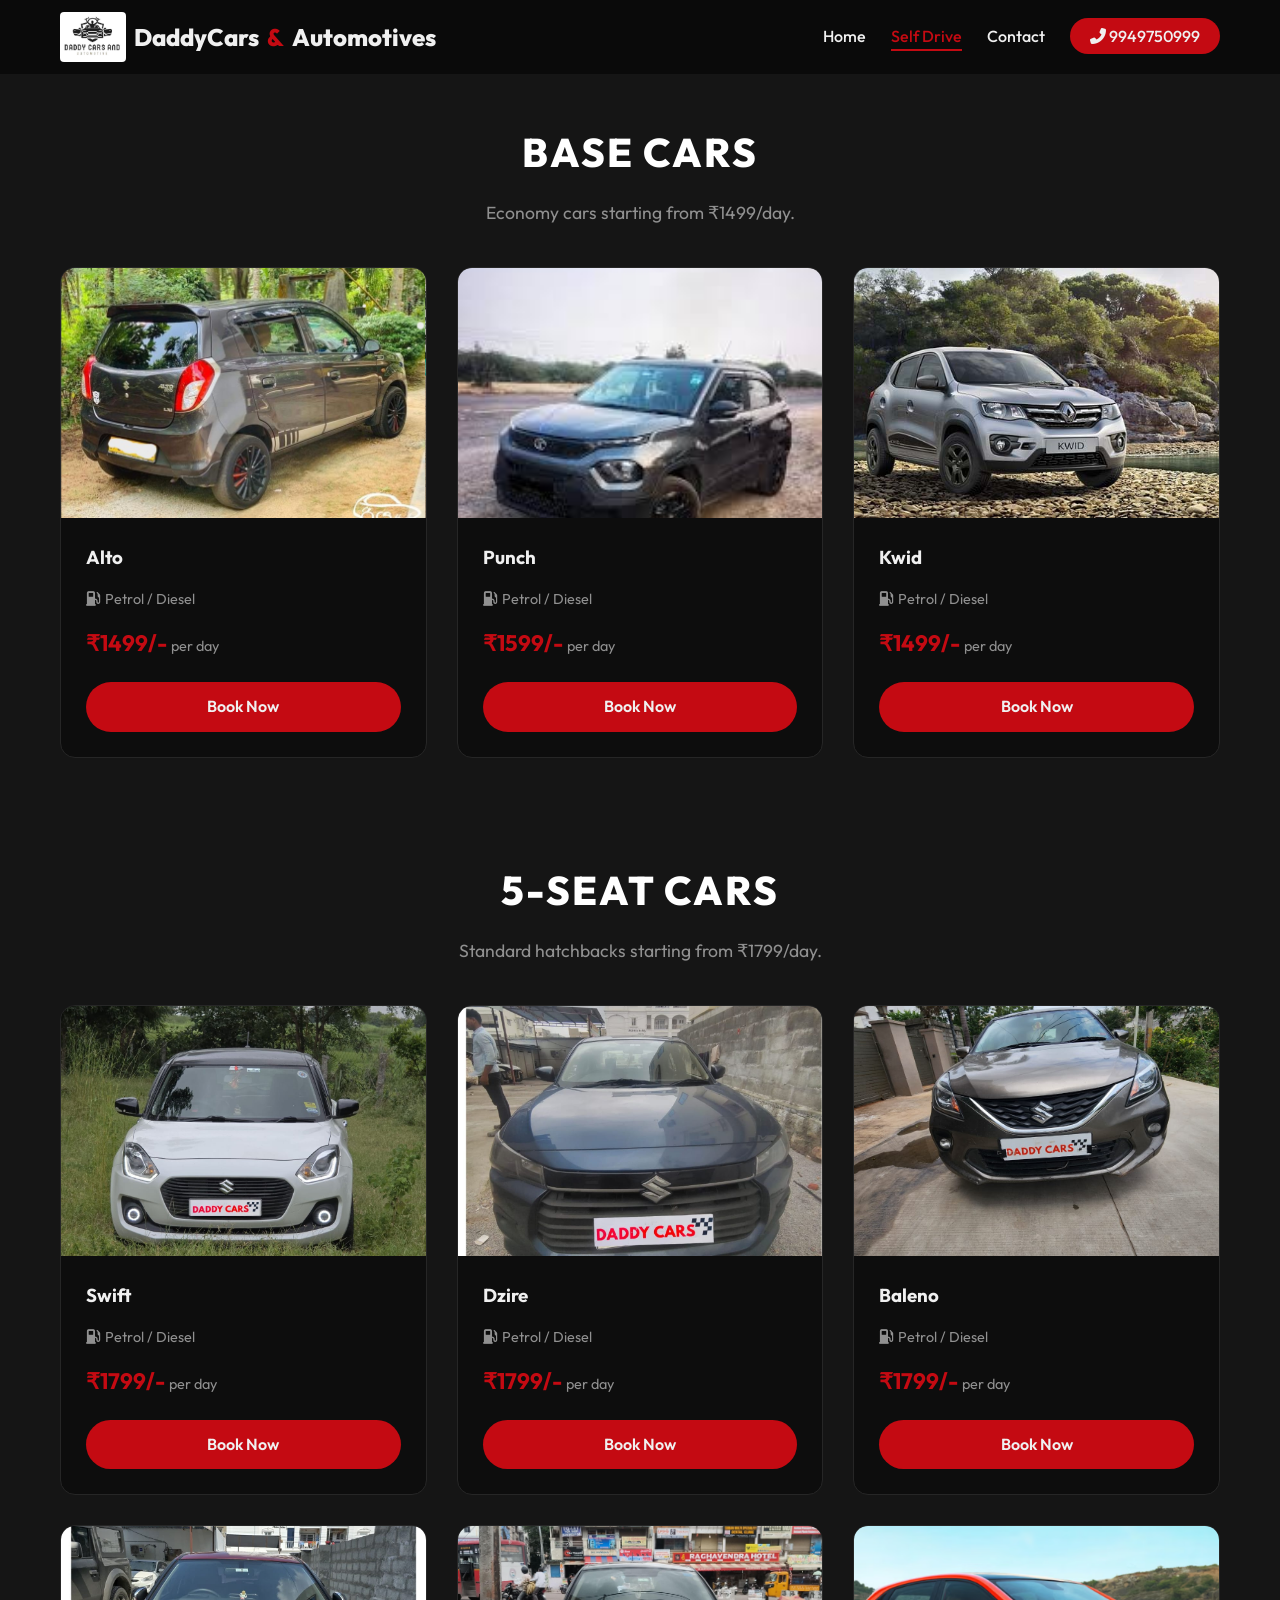
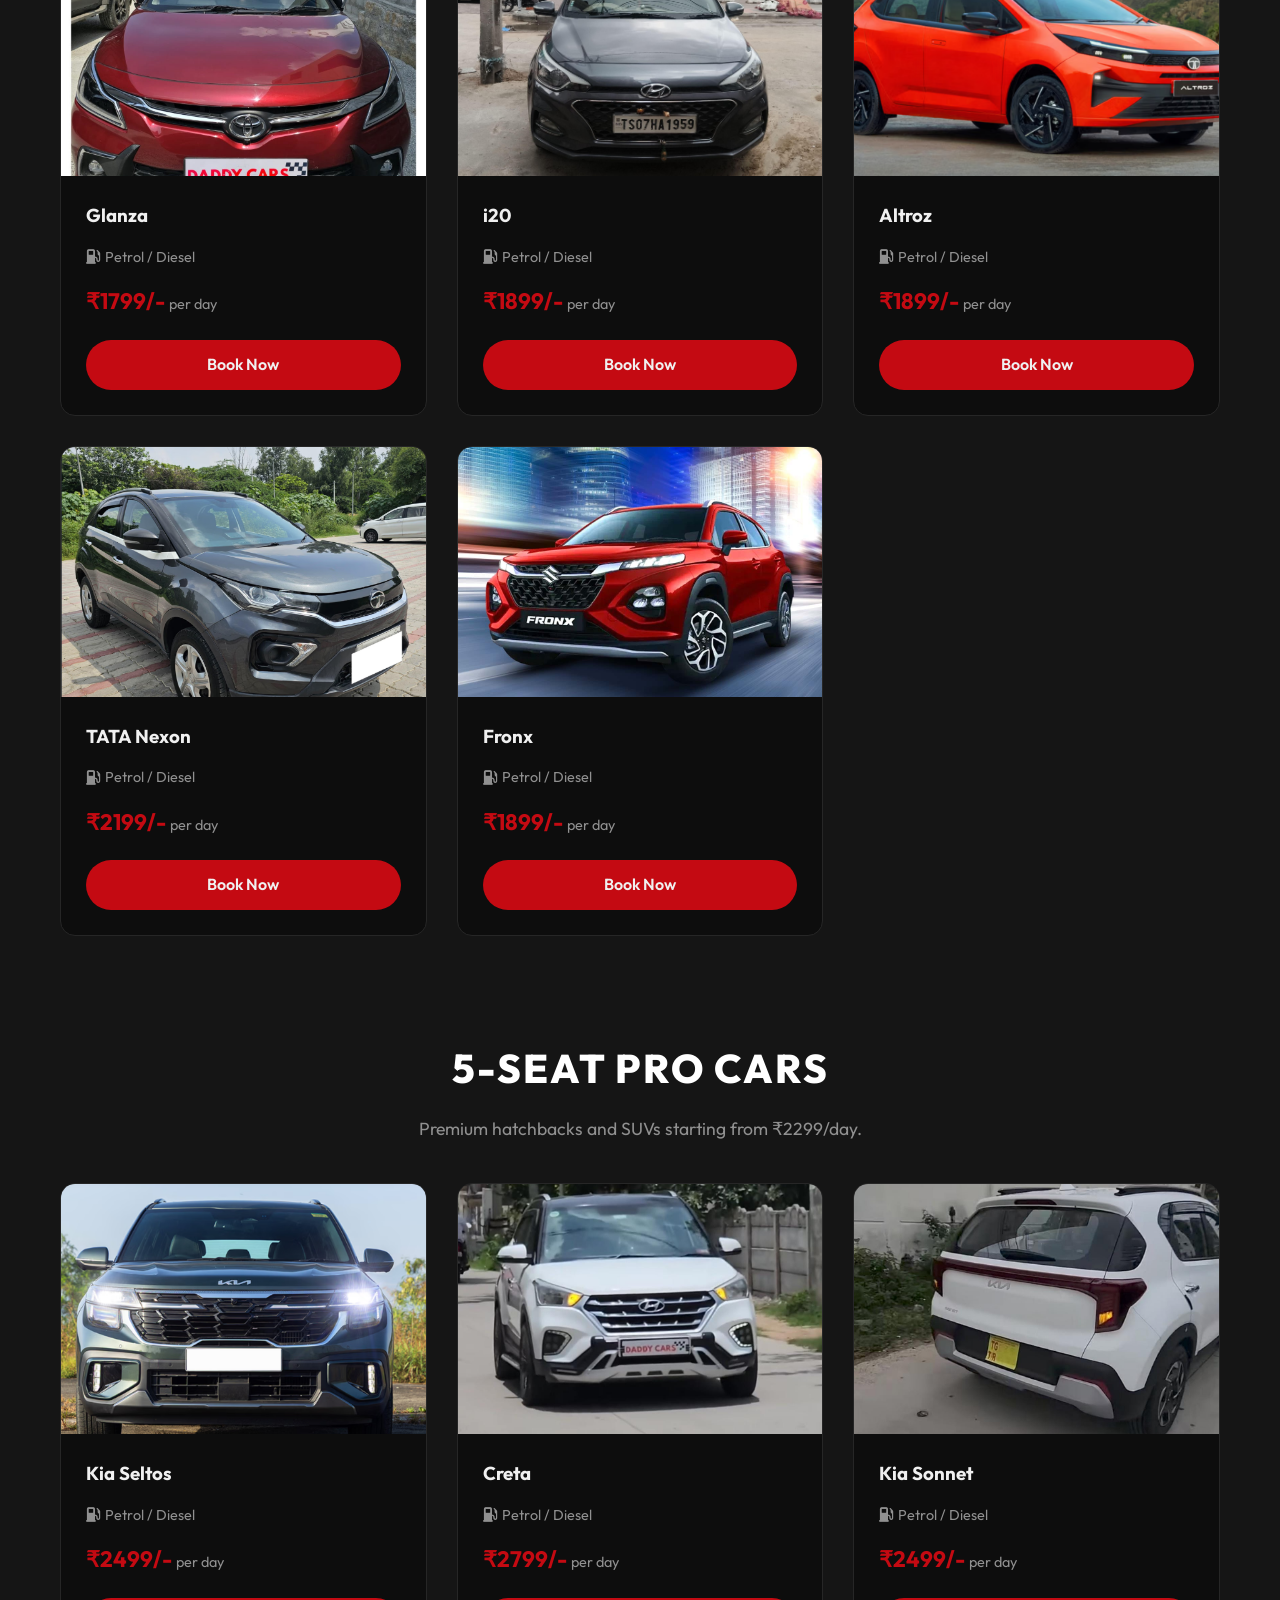
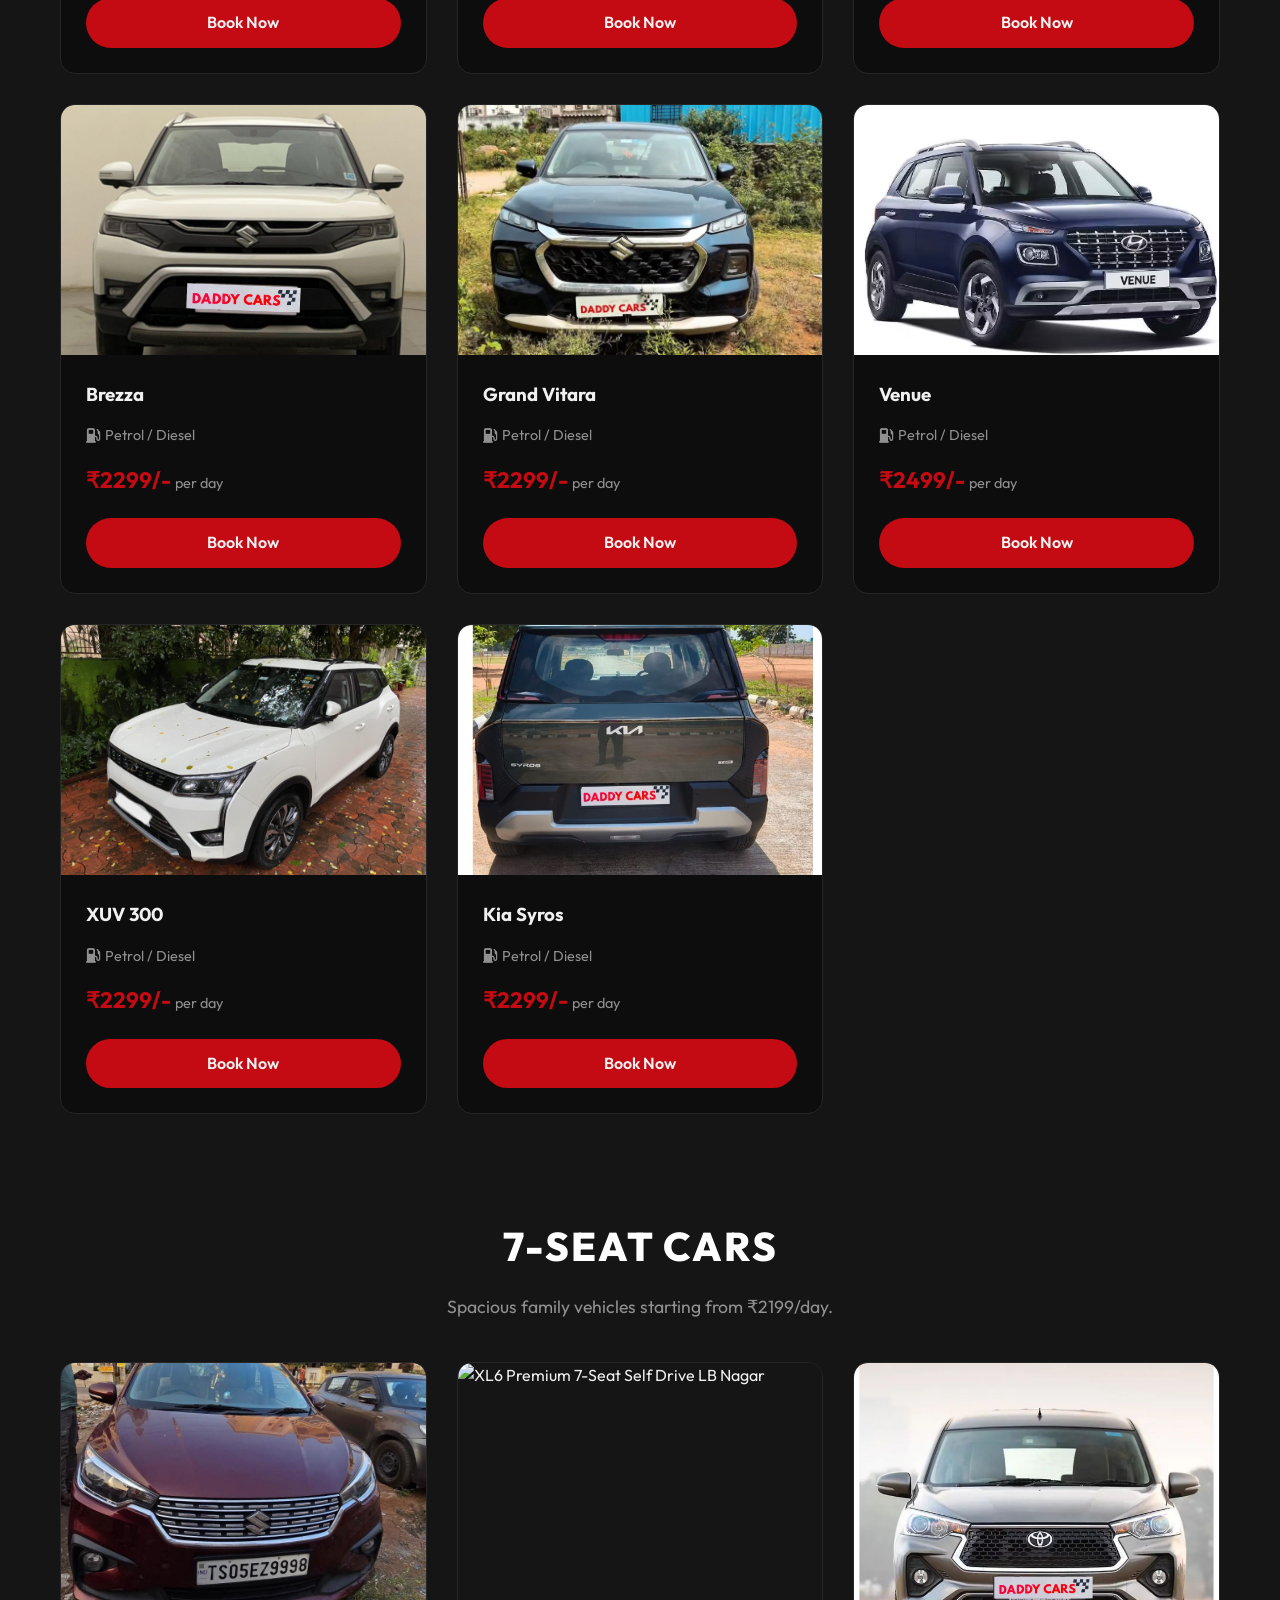
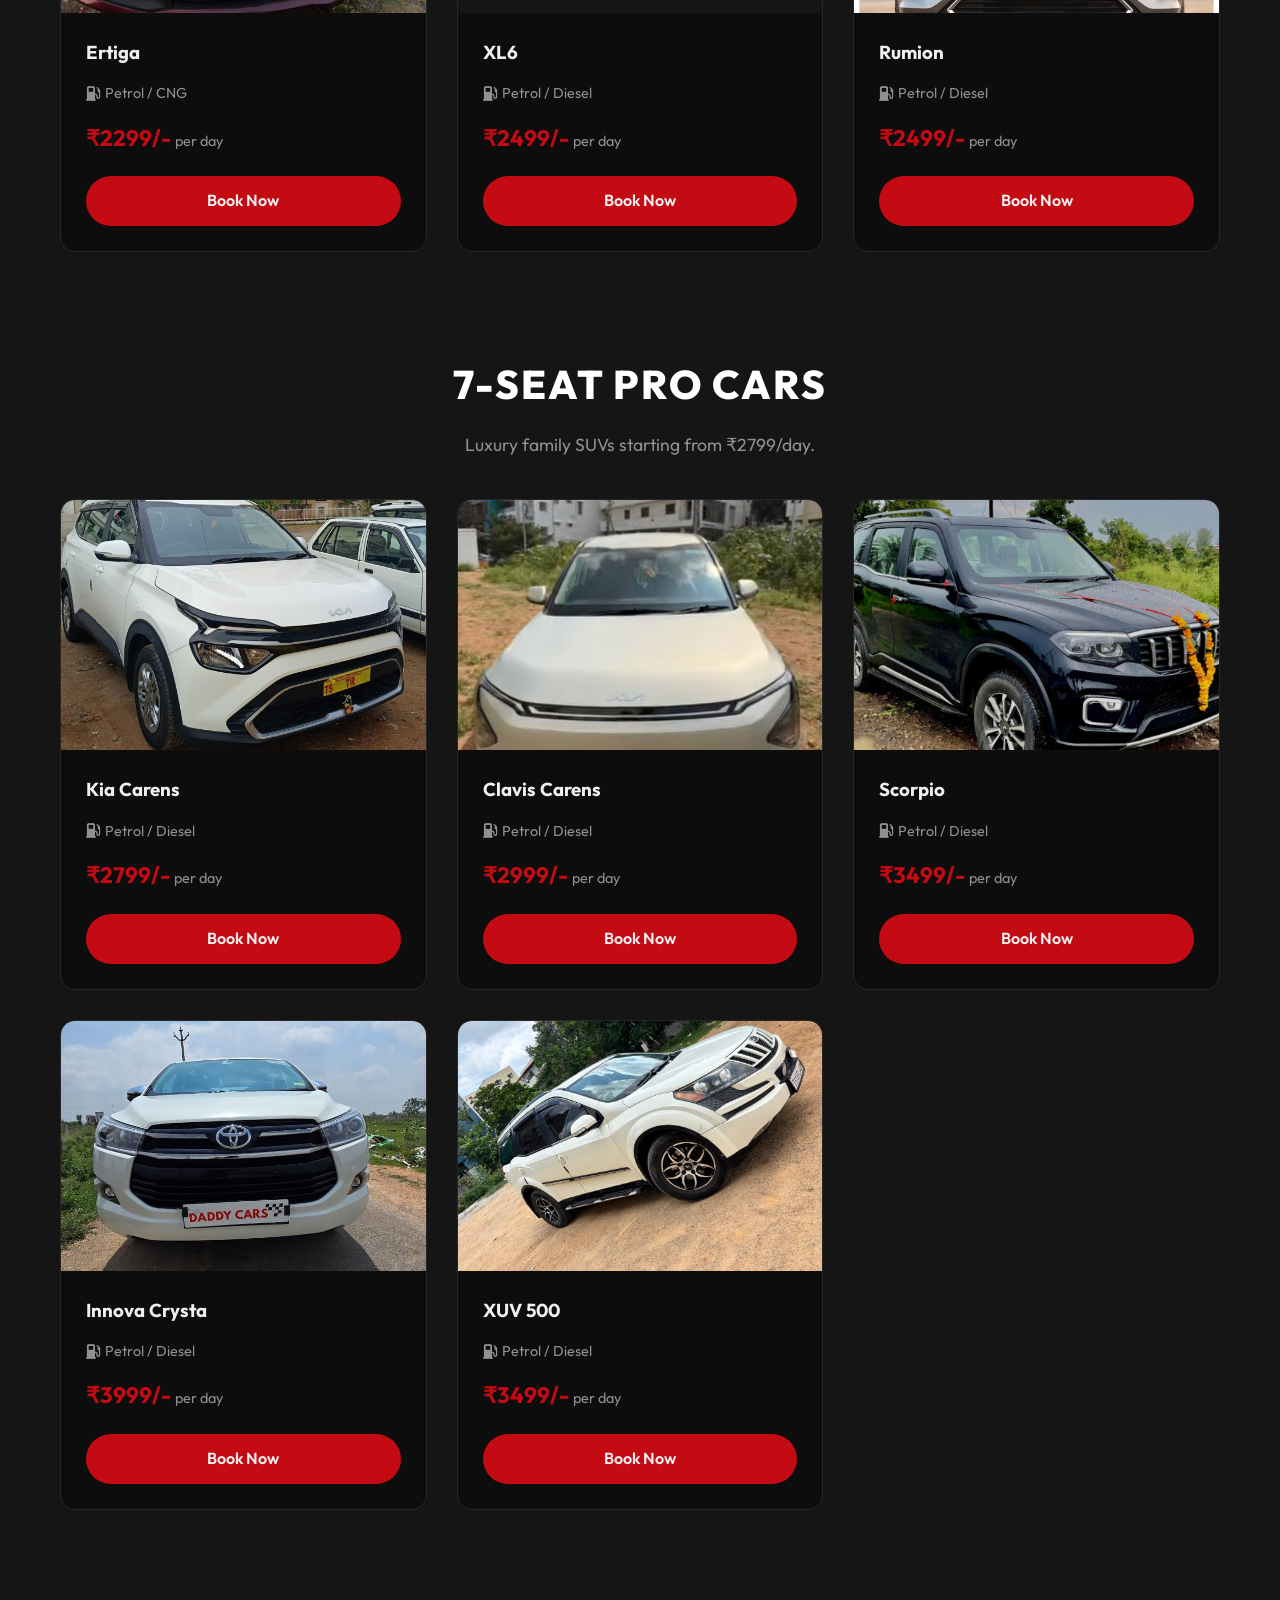
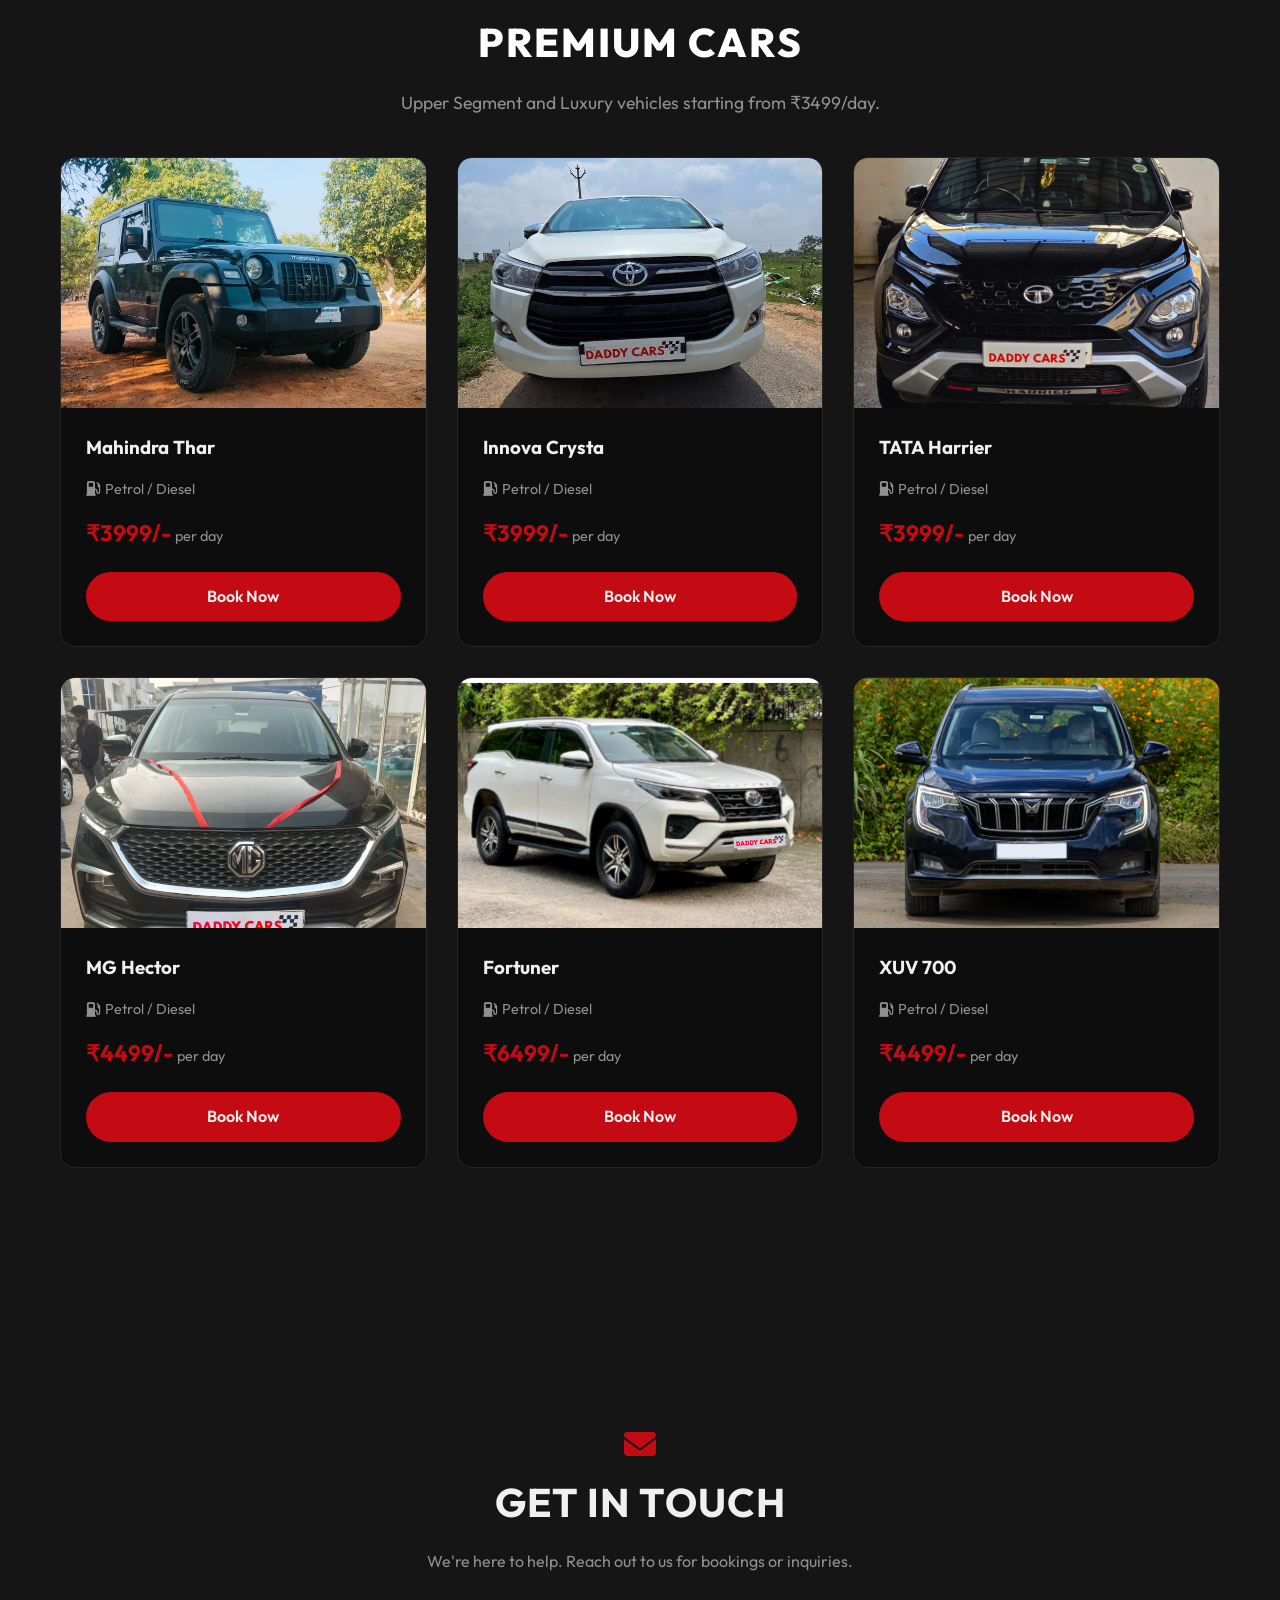
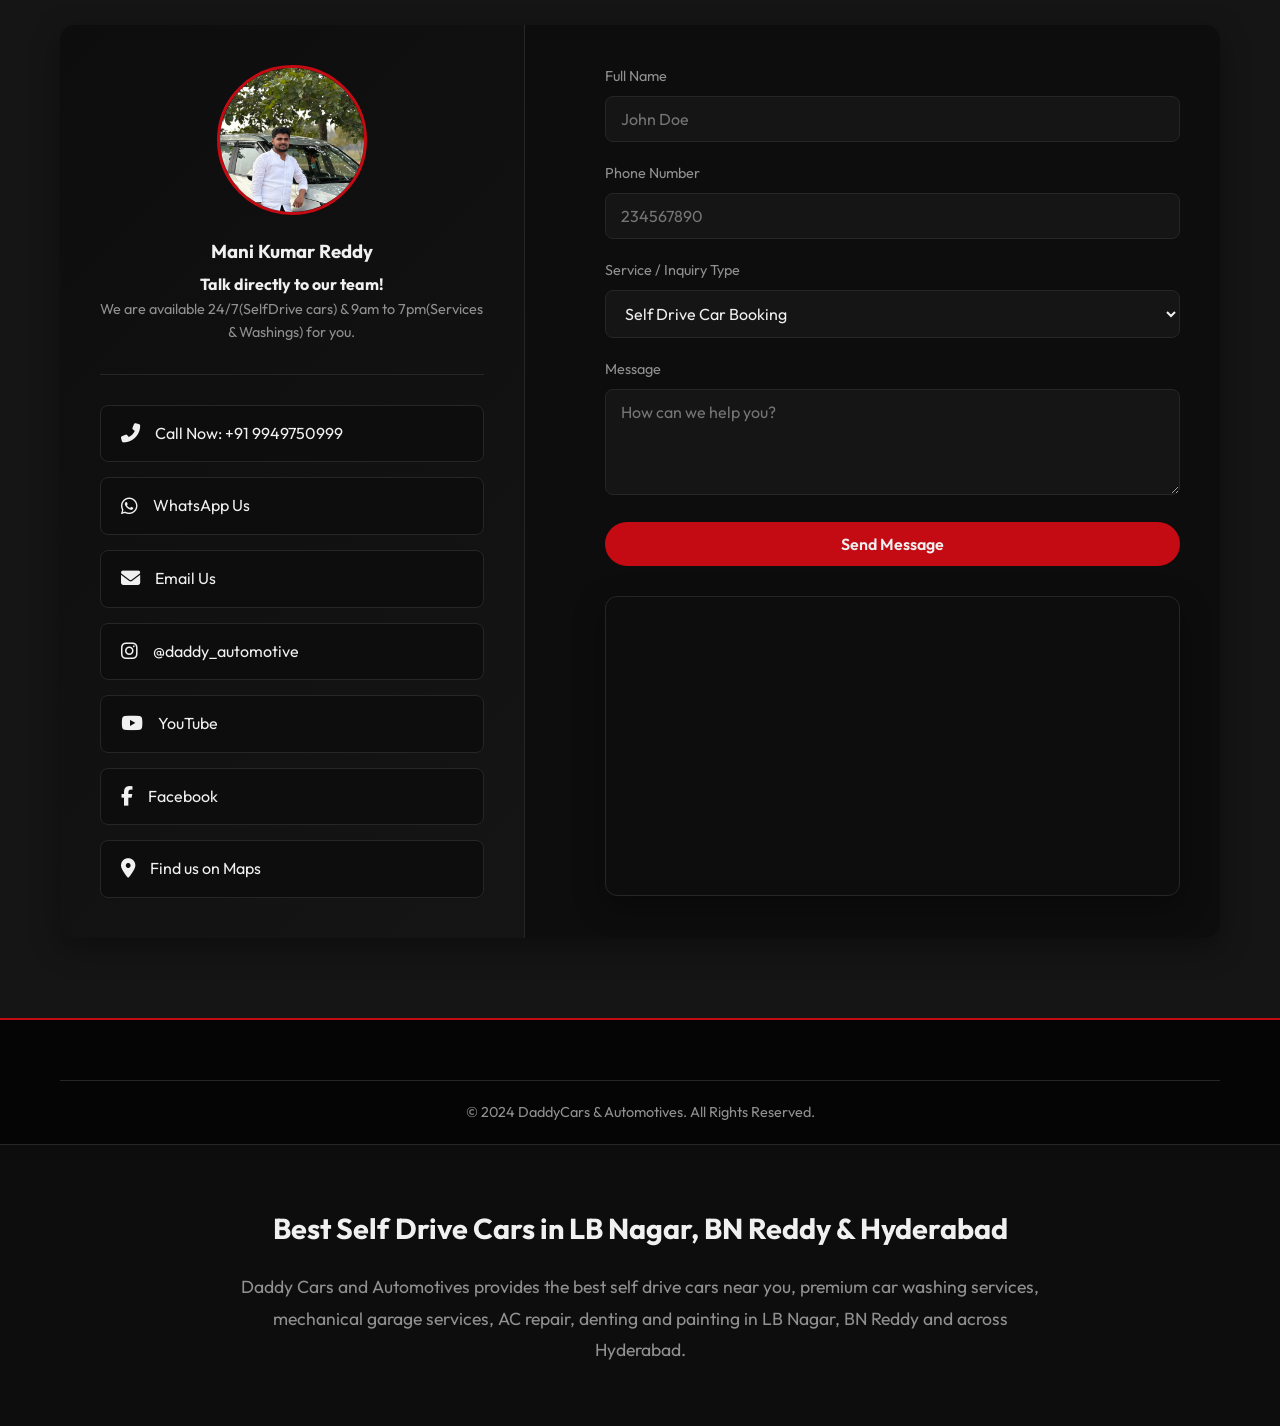
==== self-drive-details.html @ 2a90ffed "Initial commit" ====
<!DOCTYPE html>
<html lang="en">

<head>
    <meta charset="UTF-8">
    <meta name="viewport" content="width=device-width, initial-scale=1.0">
    <link rel="icon" href="logos/main.jpeg" type="image/jpeg">
    <title>Our Self Drive Fleet | DaddyCars & Automotives | Self Drive Cars in LB Nagar</title>
    <meta name="description"
        content="Premium self drive cars near you in LB Nagar and BN Reddy. Daddy Cars and Automotives offers a wide fleet of hatchbacks, SUVs, and luxury cars for self-drive.">
    <meta name="keywords"
        content="Self Drive Cars near me, daddy cars, daddycars, daddy self drive cars, daddy selfdrive cars, daddy cars and automotives, Self Drive Cars in LB Nagar, self drive cars in BN Reddy, Daddy Cars Hyderabad">

    <!-- Canonical URL -->
    <link rel="canonical" href="https://daddycars.in/self-drive-details.html">

    <!-- Open Graph (for Google / social preview) -->
    <meta property="og:title" content="Our Self Drive Fleet | DaddyCars & Automotives">
    <meta property="og:description" content="Premium self drive cars near you in LB Nagar and BN Reddy.">
    <meta property="og:url" content="https://daddycars.in/self-drive-details.html">
    <meta property="og:type" content="website">

    <link rel="stylesheet" href="style.css">
    <!-- FontAwesome for Icons -->
    <link href="https://cdnjs.cloudflare.com/ajax/libs/font-awesome/6.4.0/css/all.min.css" rel="stylesheet">
    <!-- Google Fonts: Outfit -->
    <link href="https://fonts.googleapis.com/css2?family=Outfit:wght@300;400;500;600;700;800&display=swap"
        rel="stylesheet">
    <style>
        .details-header {
            padding: 140px 0 50px;
            text-align: center;
            background: var(--darker-bg);
            border-bottom: 2px solid var(--border-color);
        }

        .category-car-card {
            background: var(--darker-bg);
            border-radius: 15px;
            overflow: hidden;
            border: 1px solid var(--border-color);
            transition: var(--transition);
        }

        .category-car-card:hover {
            transform: translateY(-5px);
            border-color: var(--primary-color);
            box-shadow: 0 10px 20px rgba(0, 0, 0, 0.5);
        }

        .car-detail-img {
            width: 100%;
            height: 250px;
            object-fit: cover;
        }

        .car-detail-content {
            padding: 25px;
        }

        .car-specs {
            display: flex;
            gap: 15px;
            margin: 15px 0;
            color: var(--text-gray);
            font-size: 0.9rem;
        }

        .car-specs span {
            display: flex;
            align-items: center;
            gap: 5px;
        }

        .price-tag {
            font-size: 1.4rem;
            font-weight: 700;
            color: var(--primary-color);
            margin-bottom: 20px;
            display: block;
        }

        .category-section {
            margin-bottom: 100px;
            scroll-margin-top: 100px;
            /* Space for the sticky navbar */
        }

        .category-section h2 {
            font-size: 2.5rem;
            margin-bottom: 15px;
            color: #ffffff;
            text-transform: uppercase;
            letter-spacing: 2px;
            text-align: center;
            font-weight: 800;
        }

        .category-section p {
            color: var(--text-gray);
            margin-bottom: 40px;
            font-size: 1.1rem;
            text-align: center;
            max-width: 700px;
            margin-left: auto;
            margin-right: auto;
        }

        .loading-container {
            text-align: center;
            padding: 100px 0;
        }

        @media (max-width: 768px) {
            .grid.cards-container {
                grid-template-columns: repeat(2, 1fr);
                gap: 15px;
            }

            .car-slider-container {
                height: 150px;
                /* Smaller height for mobile 2-col cards */
            }

            .car-detail-content {
                padding: 15px;
            }

            .car-detail-content h3 {
                font-size: 1rem;
            }

            .category-section h2 {
                font-size: 1.8rem;
            }

            .price-tag {
                font-size: 1.1rem;
            }
        }
    </style>
</head>

<body>
    <!-- Navbar -->
    <nav id="navbar" class="scrolled">
        <div class="nav-container">
            <a href="index.html#home" class="logo">
                <img src="logos/daddycars-logo-lb-nagar.jpeg" alt="Daddy Cars and Automotives - Self Drive Cars in LB Nagar Hyderabad"> DaddyCars<span class="highlight">&</span>Automotives
            </a>
            <div class="hamburger" id="hamburger">
                <div class="bar"></div>
                <div class="bar"></div>
                <div class="bar"></div>
            </div>
            <ul class="nav-menu" id="nav-menu">
                <li><a href="index.html#home" class="nav-link">Home</a></li>
                <li><a href="#self-drive" class="nav-link active">Self Drive</a></li>
                <li><a href="#contact" class="nav-link">Contact</a></li>
                <li><a href="tel:+919949750999" class="nav-link btn-contact"><i class="fas fa-phone-alt"></i>
                        9949750999</a></li>
            </ul>
        </div>
    </nav>

    <!-- Page Header Removed as requested -->

    <main id="self-drive" class="section" style="padding-top: 120px;">
        <div class="container">
            <!-- Section 1: Base Cars -->
            <div id="category-base" class="category-section">
                <h2>Base Cars</h2>
                <p>Economy cars starting from ₹1499/day.</p>
                <div class="grid cards-container">
                    <div class="category-car-card">
                        <div class="car-slider-container">
                            <div class="car-slider">
                                <img src="selfdrive/final_cars_images/cars_images/Base Cars/Alto/alto-self-drive-lb-nagar-1.jpg"
                                    alt="Self Drive Cars in LB Nagar - Alto">
                                <img src="selfdrive/final_cars_images/cars_images/Base Cars/Alto/alto-self-drive-lb-nagar-2.jpg"
                                    alt="Alto Self Drive Car rental Hyderabad">
                            </div>
                        </div>
                        <div class="car-detail-content">
                            <h3>Alto</h3>
                            <div class="car-specs"><span><i class="fas fa-gas-pump"></i> Petrol / Diesel</span></div>
                            <span class="price-tag">₹1499/- <span
                                    style="font-size: 0.9rem; color: var(--text-gray); font-weight: 400;">per
                                    day</span></span>
                            <a href="#contact" class="btn btn-primary w-100">Book<span class="mobile-hide">
                                    Now</span></a>
                        </div>
                    </div>
                    <div class="category-car-card">
                        <div class="car-slider-container">
                            <div class="car-slider">
                                <img src="selfdrive/final_cars_images/cars_images/Base Cars/Punch/punch-self-drive-cars-hyderabad-1.jpg"
                                    alt="Self Drive Cars in LB Nagar - TATA Punch">
                                <img src="selfdrive/final_cars_images/cars_images/Base Cars/Punch/punch-self-drive-cars-hyderabad-2.jpg"
                                    alt="TATA Punch Car rental Hyderabad">
                                <img src="selfdrive/final_cars_images/cars_images/Base Cars/Punch/punch-self-drive-cars-hyderabad-3.jpg"
                                    alt="Punch Detail">
                            </div>
                        </div>
                        <div class="car-detail-content">
                            <h3>Punch</h3>
                            <div class="car-specs"><span><i class="fas fa-gas-pump"></i> Petrol / Diesel</span></div>
                            <span class="price-tag">₹1599/- <span
                                    style="font-size: 0.9rem; color: var(--text-gray); font-weight: 400;">per
                                    day</span></span>
                            <a href="#contact" class="btn btn-primary w-100">Book<span class="mobile-hide">
                                    Now</span></a>
                        </div>
                    </div>
                    <div class="category-car-card">
                        <div class="car-slider-container">
                            <div class="car-slider">
                                <img src="selfdrive/final_cars_images/cars_images/Base Cars/Kwid/kwid-car-rental-bn-reddy-1.jpg"
                                    alt="self drive cars in BN Reddy - Kwid">
                                <img src="selfdrive/final_cars_images/cars_images/Base Cars/Kwid/kwid-car-rental-bn-reddy-2.jpg"
                                    alt="Kwid Car rental in Hyderabad">
                            </div>
                        </div>
                        <div class="car-detail-content">
                            <h3>Kwid</h3>
                            <div class="car-specs"><span><i class="fas fa-gas-pump"></i> Petrol / Diesel</span></div>
                            <span class="price-tag">₹1499/- <span
                                    style="font-size: 0.9rem; color: var(--text-gray); font-weight: 400;">per
                                    day</span></span>
                            <a href="#contact" class="btn btn-primary w-100">Book<span class="mobile-hide">
                                    Now</span></a>
                        </div>
                    </div>
                </div>
            </div>

            <!-- Section 2: 5-Seat Cars -->
            <div id="category-5-seat" class="category-section">
                <h2>5-Seat Cars</h2>
                <p>Standard hatchbacks starting from ₹1799/day.</p>
                <div class="grid cards-container">
                    <div class="category-car-card">
                        <div class="car-slider-container">
                            <div class="car-slider">
                                <img src="selfdrive/final_cars_images/cars_images/5-seat cars/shift/swift-self-drive-hyderabad-1.jpeg"
                                    alt="daddy self drive cars Swift Hyderabad">
                                <img src="selfdrive/final_cars_images/cars_images/5-seat cars/shift/swift-self-drive-hyderabad-2.jpeg"
                                    alt="Swift Car rental LB Nagar">
                                <img src="selfdrive/final_cars_images/cars_images/5-seat cars/shift/swift-self-drive-hyderabad-3.jpeg"
                                    alt="Swift Interior">
                            </div>
                        </div>
                        <div class="car-detail-content">
                            <h3>Swift</h3>
                            <div class="car-specs"><span><i class="fas fa-gas-pump"></i> Petrol / Diesel</span></div>
                            <span class="price-tag">₹1799/- <span
                                    style="font-size: 0.9rem; color: var(--text-gray); font-weight: 400;">per
                                    day</span></span>
                            <a href="#contact" class="btn btn-primary w-100">Book<span class="mobile-hide">
                                    Now</span></a>
                        </div>
                    </div>
                    <div class="category-car-card">
                        <div class="car-slider-container">
                            <div class="car-slider">
                                <img src="selfdrive/final_cars_images/cars_images/5-seat cars/dzire/dzire-self-drive-lb-nagar-1.jpeg"
                                    alt="Maruti Dzire Self Drive LB Nagar">
                                <img src="selfdrive/final_cars_images/cars_images/5-seat cars/dzire/dzire-self-drive-lb-nagar-2.jpeg"
                                    alt="Dzire Car rental BN Reddy">
                                <img src="selfdrive/final_cars_images/cars_images/5-seat cars/dzire/dzire-self-drive-lb-nagar-3.jpeg"
                                    alt="Dzire Interior">
                            </div>
                        </div>
                        <div class="car-detail-content">
                            <h3>Dzire</h3>
                            <div class="car-specs"><span><i class="fas fa-gas-pump"></i> Petrol / Diesel</span></div>
                            <span class="price-tag">₹1799/- <span
                                    style="font-size: 0.9rem; color: var(--text-gray); font-weight: 400;">per
                                    day</span></span>
                            <a href="#contact" class="btn btn-primary w-100">Book<span class="mobile-hide">
                                    Now</span></a>
                        </div>
                    </div>
                    <div class="category-car-card">
                        <div class="car-slider-container">
                            <div class="car-slider">
                                <img src="selfdrive/final_cars_images/cars_images/5-seat cars/Baleno/baleno-car-rental-hyderabad-1.jpeg"
                                    alt="Maruti Baleno Self Drive Hyderabad">
                                <img src="selfdrive/final_cars_images/cars_images/5-seat cars/Baleno/baleno-car-rental-hyderabad-2.jpeg"
                                    alt="Baleno rental in LB Nagar">
                                <img src="selfdrive/final_cars_images/cars_images/5-seat cars/Baleno/baleno-car-rental-hyderabad-3.jpeg"
                                    alt="Baleno Interior">
                            </div>
                        </div>
                        <div class="car-detail-content">
                            <h3>Baleno</h3>
                            <div class="car-specs"><span><i class="fas fa-gas-pump"></i> Petrol / Diesel</span></div>
                            <span class="price-tag">₹1799/- <span
                                    style="font-size: 0.9rem; color: var(--text-gray); font-weight: 400;">per
                                    day</span></span>
                            <a href="#contact" class="btn btn-primary w-100">Book<span class="mobile-hide">
                                    Now</span></a>
                        </div>
                    </div>
                    <div class="category-car-card">
                        <div class="car-slider-container">
                            <div class="car-slider">
                                <img src="selfdrive/final_cars_images/cars_images/5-seat cars/Glanza/glanza-self-drive-bn-reddy-1.jpeg"
                                    alt="Toyota Glanza Self Drive BN Reddy">
                                <img src="selfdrive/final_cars_images/cars_images/5-seat cars/Glanza/glanza-self-drive-bn-reddy-2.jpeg"
                                    alt="Glanza Car rental Hyderabad">
                            </div>
                        </div>
                        <div class="car-detail-content">
                            <h3>Glanza</h3>
                            <div class="car-specs"><span><i class="fas fa-gas-pump"></i> Petrol / Diesel</span></div>
                            <span class="price-tag">₹1799/- <span
                                    style="font-size: 0.9rem; color: var(--text-gray); font-weight: 400;">per
                                    day</span></span>
                            <a href="#contact" class="btn btn-primary w-100">Book<span class="mobile-hide">
                                    Now</span></a>
                        </div>
                    </div>
                    <div class="category-car-card">
                        <div class="car-slider-container">
                            <div class="car-slider">
                                <img src="selfdrive/final_cars_images/cars_images/5-seat cars/i20/i20-self-drive-lb-nagar-1.jpeg" alt="Hyundai i20 Self Drive LB Nagar">
                                <img src="selfdrive/final_cars_images/cars_images/5-seat cars/i20/i20-self-drive-lb-nagar-2.jpeg"
                                    alt="i20 Car rental Hyderabad">
                                <img src="selfdrive/final_cars_images/cars_images/5-seat cars/i20/i20-self-drive-lb-nagar-3.jpeg"
                                    alt="i20 Interior View">
                            </div>
                        </div>
                        <div class="car-detail-content">
                            <h3>i20</h3>
                            <div class="car-specs"><span><i class="fas fa-gas-pump"></i> Petrol / Diesel</span></div>
                            <span class="price-tag">₹1899/- <span
                                    style="font-size: 0.9rem; color: var(--text-gray); font-weight: 400;">per
                                    day</span></span>
                            <a href="#contact" class="btn btn-primary w-100">Book<span class="mobile-hide">
                                    Now</span></a>
                        </div>
                    </div>
                    <!-- Altroz moved from 5-Seat Pro -->
                    <div class="category-car-card">
                        <div class="car-slider-container">
                            <div class="car-slider">
                                <img src="selfdrive/final_cars_images/cars_images/5-seat cars/Altroz/altroz-self-drive-hyderabad-1.png"
                                    alt="Tata Altroz Self Drive Hyderabad">
                                <img src="selfdrive/final_cars_images/cars_images/5-seat cars/Altroz/altroz-self-drive-hyderabad-2.png"
                                    alt="Altroz rental in LB Nagar">
                            </div>
                        </div>
                        <div class="car-detail-content">
                            <h3>Altroz</h3>
                            <div class="car-specs"><span><i class="fas fa-gas-pump"></i> Petrol / Diesel</span></div>
                            <span class="price-tag">₹1899/- <span
                                    style="font-size: 0.9rem; color: var(--text-gray); font-weight: 400;">per
                                    day</span></span>
                            <a href="#contact" class="btn btn-primary w-100">Book<span class="mobile-hide">
                                    Now</span></a>
                        </div>
                    </div>
                    <!-- Nexon moved from 5-Seat Pro -->
                    <div class="category-car-card">
                        <div class="car-slider-container">
                            <div class="car-slider">
                                <img src="selfdrive/final_cars_images/cars_images/5-seat cars/Nexon/nexon-self-drive-lb-nagar-1.png"
                                    alt="Tata Nexon Self Drive LB Nagar">
                                <img src="selfdrive/final_cars_images/cars_images/5-seat cars/Nexon/nexon-self-drive-lb-nagar-2.png"
                                    alt="Nexon Car rental Hyderabad">
                            </div>
                        </div>
                        <div class="car-detail-content">
                            <h3>TATA Nexon</h3>
                            <div class="car-specs"><span><i class="fas fa-gas-pump"></i> Petrol / Diesel</span></div>
                            <span class="price-tag">₹2199/- <span
                                    style="font-size: 0.9rem; color: var(--text-gray); font-weight: 400;">per
                                    day</span></span>
                            <a href="#contact" class="btn btn-primary w-100">Book<span class="mobile-hide">
                                    Now</span></a>
                        </div>
                    </div>
                    <div class="category-car-card">
                        <div class="car-slider-container">
                            <div class="car-slider">
                                <img src="selfdrive/final_cars_images/cars_images/5-seat cars/Fronx/fronx-car-rental-bn-reddy-1.jpeg"
                                    alt="Maruti Fronx Car rental BN Reddy">
                                <img src="selfdrive/final_cars_images/cars_images/5-seat cars/Fronx/fronx-car-rental-bn-reddy-2.jpeg"
                                    alt="Fronx Self Drive LB Nagar">
                                <img src="selfdrive/final_cars_images/cars_images/5-seat cars/Fronx/fronx-car-rental-bn-reddy-3.jpeg"
                                    alt="Fronx Angle View">
                            </div>
                        </div>
                        <div class="car-detail-content">
                            <h3>Fronx</h3>
                            <div class="car-specs"><span><i class="fas fa-gas-pump"></i> Petrol / Diesel</span></div>
                            <span class="price-tag">₹1899/- <span
                                    style="font-size: 0.9rem; color: var(--text-gray); font-weight: 400;">per
                                    day</span></span>
                            <a href="#contact" class="btn btn-primary w-100">Book<span class="mobile-hide">
                                    Now</span></a>
                        </div>
                    </div>
                </div>
            </div>

            <!-- Section 3: 5-Seat Pro Cars -->
            <div id="category-5-seat-pro" class="category-section">
                <h2>5-Seat Pro Cars</h2>
                <p>Premium hatchbacks and SUVs starting from ₹2299/day.</p>
                <div class="grid cards-container">
                    <div class="category-car-card">
                        <div class="car-slider-container">
                            <div class="car-slider">
                                <img src="selfdrive/final_cars_images/cars_images/5-seat pro/Kia Seltos/seltos-luxury-self-drive-hyderabad-1.png"
                                    alt="Kia Seltos Luxury Self Drive Hyderabad">
                                <img src="selfdrive/final_cars_images/cars_images/5-seat pro/Kia Seltos/seltos-luxury-self-drive-hyderabad-2.png"
                                    alt="Seltos Car rental LB Nagar">
                                <img src="selfdrive/final_cars_images/cars_images/5-seat pro/Kia Seltos/seltos-luxury-self-drive-hyderabad-3.png"
                                    alt="Seltos Detail">
                            </div>
                        </div>
                        <div class="car-detail-content">
                            <h3><span class="mobile-hide-branding">Kia </span>Seltos</h3>
                            <div class="car-specs"><span><i class="fas fa-gas-pump"></i> Petrol / Diesel</span></div>
                            <span class="price-tag">₹2499/- <span
                                    style="font-size: 0.9rem; color: var(--text-gray); font-weight: 400;">per
                                    day</span></span>
                            <a href="#contact" class="btn btn-primary w-100">Book<span class="mobile-hide">
                                    Now</span></a>
                        </div>
                    </div>
                    <div class="category-car-card">
                        <div class="car-slider-container">
                            <div class="car-slider">
                                <img src="selfdrive/final_cars_images/cars_images/5-seat pro/Creta/creta-luxury-self-drive-lb-nagar-1.jpeg"
                                    alt="Hyundai Creta Self Drive LB Nagar">
                                <img src="selfdrive/final_cars_images/cars_images/5-seat pro/Creta/creta-luxury-self-drive-lb-nagar-2.jpeg"
                                    alt="Creta Front View Hyderabad">
                                <img src="selfdrive/final_cars_images/cars_images/5-seat pro/Creta/creta-luxury-self-drive-lb-nagar-3.jpeg"
                                    alt="Creta Side Profile">
                            </div>
                        </div>
                        <div class="car-detail-content">
                            <h3>Creta</h3>
                            <div class="car-specs"><span><i class="fas fa-gas-pump"></i> Petrol / Diesel</span></div>
                            <span class="price-tag">₹2799/- <span
                                    style="font-size: 0.9rem; color: var(--text-gray); font-weight: 400;">per
                                    day</span></span>
                            <a href="#contact" class="btn btn-primary w-100">Book<span class="mobile-hide">
                                    Now</span></a>
                        </div>
                    </div>
                    <div class="category-car-card">
                        <div class="car-slider-container">
                            <div class="car-slider">
                                <img src="selfdrive/final_cars_images/cars_images/5-seat pro/Kia Sonnet/sonnet-self-drive-hyderabad-1.jpeg"
                                    alt="Kia Sonnet Self Drive Hyderabad">
                                <img src="selfdrive/final_cars_images/cars_images/5-seat pro/Kia Sonnet/sonnet-self-drive-hyderabad-2.jpeg"
                                    alt="Sonnet Car rental BN Reddy">
                            </div>
                        </div>
                        <div class="car-detail-content">
                            <h3><span class="mobile-hide-branding">Kia </span>Sonnet</h3>
                            <div class="car-specs"><span><i class="fas fa-gas-pump"></i> Petrol / Diesel</span></div>
                            <span class="price-tag">₹2499/- <span
                                    style="font-size: 0.9rem; color: var(--text-gray); font-weight: 400;">per
                                    day</span></span>
                            <a href="#contact" class="btn btn-primary w-100">Book<span class="mobile-hide">
                                    Now</span></a>
                        </div>
                    </div>
                    <div class="category-car-card">
                        <div class="car-slider-container">
                            <div class="car-slider">
                                <img src="selfdrive/final_cars_images/cars_images/5-seat pro/Brezza/brezza-self-drive-lb-nagar-1.jpg"
                                    alt="Maruti Brezza Self Drive LB Nagar">
                                <img src="selfdrive/final_cars_images/cars_images/5-seat pro/Brezza/brezza-self-drive-lb-nagar-2.png"
                                    alt="Brezza Car rental Hyderabad">
                                <img src="selfdrive/final_cars_images/cars_images/5-seat pro/Brezza/brezza-self-drive-lb-nagar-3.png"
                                    alt="Brezza Side View">
                            </div>
                        </div>
                        <div class="car-detail-content">
                            <h3>Brezza</h3>
                            <div class="car-specs"><span><i class="fas fa-gas-pump"></i> Petrol / Diesel</span></div>
                            <span class="price-tag">₹2299/- <span
                                    style="font-size: 0.9rem; color: var(--text-gray); font-weight: 400;">per
                                    day</span></span>
                            <a href="#contact" class="btn btn-primary w-100">Book<span class="mobile-hide">
                                    Now</span></a>
                        </div>
                    </div>
                    <div class="category-car-card">
                        <div class="car-slider-container">
                            <div class="car-slider">
                                <img src="selfdrive/final_cars_images/cars_images/5-seat pro/Grand Vitara/grand-vitara-self-drive-hyderabad-1.jpeg"
                                    alt="Grand Vitara Self Drive Hyderabad">
                                <img src="selfdrive/final_cars_images/cars_images/5-seat pro/Grand Vitara/grand-vitara-self-drive-hyderabad-2.jpeg"
                                    alt="Vitara SUV rental LB Nagar">
                                <img src="selfdrive/final_cars_images/cars_images/5-seat pro/Grand Vitara/grand-vitara-self-drive-hyderabad-3.jpeg"
                                    alt="Vitara Side Detail">
                            </div>
                        </div>
                        <div class="car-detail-content">
                            <h3>Grand Vitara</h3>
                            <div class="car-specs"><span><i class="fas fa-gas-pump"></i> Petrol / Diesel</span></div>
                            <span class="price-tag">₹2299/- <span
                                    style="font-size: 0.9rem; color: var(--text-gray); font-weight: 400;">per
                                    day</span></span>
                            <a href="#contact" class="btn btn-primary w-100">Book<span class="mobile-hide">
                                    Now</span></a>
                        </div>
                    </div>
                    <div class="category-car-card">
                        <div class="car-slider-container">
                            <div class="car-slider">
                                <img src="selfdrive/final_cars_images/cars_images/5-seat pro/Venue/venue-self-drive-lb-nagar-1.png"
                                    alt="Hyundai Venue Self Drive LB Nagar">
                                <img src="selfdrive/final_cars_images/cars_images/5-seat pro/Venue/venue-self-drive-lb-nagar-2.png"
                                    alt="Venue Car rental Hyderabad">
                                <img src="selfdrive/final_cars_images/cars_images/5-seat pro/Venue/venue-self-drive-lb-nagar-3.png"
                                    alt="Venue Interior">
                            </div>
                        </div>
                        <div class="car-detail-content">
                            <h3>Venue</h3>
                            <div class="car-specs"><span><i class="fas fa-gas-pump"></i> Petrol / Diesel</span></div>
                            <span class="price-tag">₹2499/- <span
                                    style="font-size: 0.9rem; color: var(--text-gray); font-weight: 400;">per
                                    day</span></span>
                            <a href="#contact" class="btn btn-primary w-100">Book<span class="mobile-hide">
                                    Now</span></a>
                        </div>
                    </div>
                    <div class="category-car-card">
                        <div class="car-slider-container">
                            <div class="car-slider">
                                <img src="selfdrive/final_cars_images/cars_images/5-seat pro/XUV 300/xuv300-self-drive-hyderabad-1.png"
                                    alt="XUV300 Self Drive Hyderabad">
                                <img src="selfdrive/final_cars_images/cars_images/5-seat pro/XUV 300/xuv300-self-drive-hyderabad-2.png"
                                    alt="Mahindra XUV300 rental LB Nagar">
                            </div>
                        </div>
                        <div class="car-detail-content">
                            <h3>XUV 300</h3>
                            <div class="car-specs"><span><i class="fas fa-gas-pump"></i> Petrol / Diesel</span></div>
                            <span class="price-tag">₹2299/- <span
                                    style="font-size: 0.9rem; color: var(--text-gray); font-weight: 400;">per
                                    day</span></span>
                            <a href="#contact" class="btn btn-primary w-100">Book<span class="mobile-hide">
                                    Now</span></a>
                        </div>
                    </div>
                    <div class="category-car-card">
                        <div class="car-slider-container">
                            <div class="car-slider">
                                <img src="selfdrive/final_cars_images/cars_images/5-seat pro/Kia Syros/syros-self-drive-lb-nagar-1.jpeg"
                                    alt="Kia Syros Self Drive LB Nagar">
                                <img src="selfdrive/final_cars_images/cars_images/5-seat pro/Kia Syros/syros-self-drive-lb-nagar-2.jpeg"
                                    alt="Syros Car rental Hyderabad">
                            </div>
                        </div>
                        <div class="car-detail-content">
                            <h3><span class="mobile-hide-branding">Kia </span>Syros</h3>
                            <div class="car-specs"><span><i class="fas fa-gas-pump"></i> Petrol / Diesel</span></div>
                            <span class="price-tag">₹2299/- <span
                                    style="font-size: 0.9rem; color: var(--text-gray); font-weight: 400;">per
                                    day</span></span>
                            <a href="#contact" class="btn btn-primary w-100">Book<span class="mobile-hide">
                                    Now</span></a>
                        </div>
                    </div>
                </div>
            </div>

            <!-- Section 4: 7-Seat Cars -->
            <div id="category-7-seat" class="category-section">
                <h2>7-Seat Cars</h2>
                <p>Spacious family vehicles starting from ₹2199/day.</p>
                <div class="grid cards-container">
                    <div class="category-car-card">
                        <div class="car-slider-container">
                            <div class="car-slider">
                                <img src="selfdrive/final_cars_images/cars_images/7-seat/Ertiga/ertiga-7-seat-self-drive-hyderabad-1.jpeg"
                                    alt="Maruti Ertiga 7-Seat Self Drive Hyderabad">
                                <img src="selfdrive/final_cars_images/cars_images/7-seat/Ertiga/ertiga-7-seat-self-drive-hyderabad-2.jpeg"
                                    alt="Ertiga 7-Seat Car rental LB Nagar">
                                <img src="selfdrive/final_cars_images/cars_images/7-seat/Ertiga/ertiga-7-seat-self-drive-hyderabad-3.jpeg"
                                    alt="Ertiga Interior View">
                            </div>
                        </div>
                        <div class="car-detail-content">
                            <h3>Ertiga</h3>
                            <div class="car-specs"><span><i class="fas fa-gas-pump"></i> Petrol / CNG</span></div>
                            <span class="price-tag">₹2299/- <span
                                    style="font-size: 0.9rem; color: var(--text-gray); font-weight: 400;">per
                                    day</span></span>
                            <a href="#contact" class="btn btn-primary w-100">Book<span class="mobile-hide">
                                    Now</span></a>
                        </div>
                    </div>
                    <div class="category-car-card">
                        <div class="car-slider-container">
                            <div class="car-slider">
                                <img src="selfdrive/final_cars_images/cars_images/7-seat/XL6/xl6-premium-7-seat-lb-nagar-1.jpeg"
                                    alt="XL6 Premium 7-Seat Self Drive LB Nagar">
                                <img src="selfdrive/final_cars_images/cars_images/7-seat/XL6/xl6-premium-7-seat-lb-nagar-2.jpeg"
                                    alt="XL6 Car rental Hyderabad">
                            </div>
                        </div>
                        <div class="car-detail-content">
                            <h3>XL6</h3>
                            <div class="car-specs"><span><i class="fas fa-gas-pump"></i> Petrol / Diesel</span></div>
                            <span class="price-tag">₹2499/- <span
                                    style="font-size: 0.9rem; color: var(--text-gray); font-weight: 400;">per
                                    day</span></span>
                            <a href="#contact" class="btn btn-primary w-100">Book<span class="mobile-hide">
                                    Now</span></a>
                        </div>
                    </div>
                    <div class="category-car-card">
                        <div class="car-slider-container">
                            <div class="car-slider">
                                <img src="selfdrive/final_cars_images/cars_images/7-seat/Rumion/rumion-luxury-7-seat-hyderabad-1.jpeg"
                                    alt="Maruti Rumion Luxury 7-Seat Hyderabad">
                                <img src="selfdrive/final_cars_images/cars_images/7-seat/Rumion/rumion-luxury-7-seat-hyderabad-2.jpeg"
                                    alt="Rumion Car rental LB Nagar">
                                <img src="selfdrive/final_cars_images/cars_images/7-seat/Rumion/rumion-luxury-7-seat-hyderabad-3.jpeg"
                                    alt="Rumion Side Profile">
                            </div>
                        </div>
                        <div class="car-detail-content">
                            <h3>Rumion</h3>
                            <div class="car-specs"><span><i class="fas fa-gas-pump"></i> Petrol / Diesel</span></div>
                            <span class="price-tag">₹2499/- <span
                                    style="font-size: 0.9rem; color: var(--text-gray); font-weight: 400;">per
                                    day</span></span>
                            <a href="#contact" class="btn btn-primary w-100">Book<span class="mobile-hide">
                                    Now</span></a>
                        </div>
                    </div>
                </div>
            </div>

            <!-- Section 5: 7-Seat Pro Cars -->
            <div id="category-7-seat-pro" class="category-section">
                <h2>7-Seat Pro Cars</h2>
                <p>Luxury family SUVs starting from ₹2799/day.</p>
                <div class="grid cards-container">
                    <div class="category-car-card">
                        <div class="car-slider-container">
                            <div class="car-slider">
                                <img src="selfdrive/final_cars_images/cars_images/7-seat pro/Kia Carens/carens-luxury-7-seat-self-drive-hyderabad-1.jpeg"
                                    alt="Kia Carens 7-Seat Luxury Self Drive Hyderabad">
                                <img src="selfdrive/final_cars_images/cars_images/7-seat pro/Kia Carens/carens-luxury-7-seat-self-drive-hyderabad-2.jpeg"
                                    alt="Carens Car rental LB Nagar">
                            </div>
                        </div>
                        <div class="car-detail-content">
                            <h3><span class="mobile-hide-branding">Kia </span>Carens</h3>
                            <div class="car-specs"><span><i class="fas fa-gas-pump"></i> Petrol / Diesel</span></div>
                            <span class="price-tag">₹2799/- <span
                                    style="font-size: 0.9rem; color: var(--text-gray); font-weight: 400;">per
                                    day</span></span>
                            <a href="#contact" class="btn btn-primary w-100">Book<span class="mobile-hide">
                                    Now</span></a>
                        </div>
                    </div>
                    <div class="category-car-card">
                        <div class="car-slider-container">
                            <div class="car-slider">
                                <img src="selfdrive/final_cars_images/cars_images/7-seat pro/Clavis Carens/clavis-7-seat-self-drive-lb-nagar-1.jpeg"
                                    alt="7-Seat Car - Self Drive Cars in LB Nagar - Clavis">
                                <img src="selfdrive/final_cars_images/cars_images/7-seat pro/Clavis Carens/clavis-7-seat-self-drive-lb-nagar-2.jpeg"
                                    alt="Clavis Side Profile">
                                <img src="selfdrive/final_cars_images/cars_images/7-seat pro/Clavis Carens/clavis-7-seat-self-drive-lb-nagar-3.jpeg"
                                    alt="Clavis Interior Hyderabad">
                            </div>
                        </div>
                        <div class="car-detail-content">
                            <h3>Clavis Carens</h3>
                            <div class="car-specs"><span><i class="fas fa-gas-pump"></i> Petrol / Diesel</span></div>
                            <span class="price-tag">₹2999/- <span
                                    style="font-size: 0.9rem; color: var(--text-gray); font-weight: 400;">per
                                    day</span></span>
                            <a href="#contact" class="btn btn-primary w-100">Book<span class="mobile-hide">
                                    Now</span></a>
                        </div>
                    </div>
                    <div class="category-car-card">
                        <div class="car-slider-container">
                            <div class="car-slider">
                                <img src="selfdrive/final_cars_images/cars_images/7-seat pro/Scorpio/scorpio-self-drive-cars-hyderabad-1.png"
                                    alt="Mahindra Scorpio Self Drive Hyderabad">
                                <img src="selfdrive/final_cars_images/cars_images/7-seat pro/Scorpio/scorpio-self-drive-cars-hyderabad-2.png"
                                    alt="Scorpio Car rental LB Nagar">
                            </div>
                        </div>
                        <div class="car-detail-content">
                            <h3>Scorpio</h3>
                            <div class="car-specs"><span><i class="fas fa-gas-pump"></i> Petrol / Diesel</span></div>
                            <span class="price-tag">₹3499/- <span
                                    style="font-size: 0.9rem; color: var(--text-gray); font-weight: 400;">per
                                    day</span></span>
                            <a href="#contact" class="btn btn-primary w-100">Book<span class="mobile-hide">
                                    Now</span></a>
                        </div>
                    </div>
                    <div class="category-car-card">
                        <div class="car-slider-container">
                            <div class="car-slider">
                                <img src="selfdrive/final_cars_images/cars_images/7-seat pro/Innova Crysta/innova-crysta-luxury-self-drive-lb-nagar-1.jpeg"
                                    alt="Toyota Innova Crysta Luxury Self Drive LB Nagar">
                                <img src="selfdrive/final_cars_images/cars_images/7-seat pro/Innova Crysta/innova-crysta-luxury-self-drive-lb-nagar-2.jpeg"
                                    alt="Innova Crysta Side Hyderabad">
                                <img src="selfdrive/final_cars_images/cars_images/7-seat pro/Innova Crysta/innova-crysta-luxury-self-drive-lb-nagar-3.jpeg"
                                    alt="Innova Interior View">
                                <img src="selfdrive/final_cars_images/cars_images/7-seat pro/Innova Crysta/innova-crysta-luxury-self-drive-lb-nagar-4.jpeg"
                                    alt="Luxury Car rental Hyderabad">
                            </div>
                        </div>
                        <div class="car-detail-content">
                            <h3>Innova Crysta</h3>
                            <div class="car-specs"><span><i class="fas fa-gas-pump"></i> Petrol / Diesel</span></div>
                            <span class="price-tag">₹3999/- <span
                                    style="font-size: 0.9rem; color: var(--text-gray); font-weight: 400;">per
                                    day</span></span>
                            <a href="#contact" class="btn btn-primary w-100">Book<span class="mobile-hide">
                                    Now</span></a>
                        </div>
                    </div>
                    <div class="category-car-card">
                        <div class="car-slider-container">
                            <div class="car-slider">
                                <img src="selfdrive/final_cars_images/cars_images/7-seat pro/XUV 500/xuv500-self-drive-cars-hyderabad-1.jpeg"
                                    alt="Mahindra XUV 500 Self Drive Hyderabad">
                                <img src="selfdrive/final_cars_images/cars_images/7-seat pro/XUV 500/xuv500-self-drive-cars-hyderabad-2.jpeg"
                                    alt="XUV 500 Car rental LB Nagar">
                                <img src="selfdrive/final_cars_images/cars_images/7-seat pro/XUV 500/xuv500-self-drive-cars-hyderabad-3.jpeg"
                                    alt="XUV 500 Interior View">
                            </div>
                        </div>
                        <div class="car-detail-content">
                            <h3>XUV 500</h3>
                            <div class="car-specs"><span><i class="fas fa-gas-pump"></i> Petrol / Diesel</span></div>
                            <span class="price-tag">₹3499/- <span
                                    style="font-size: 0.9rem; color: var(--text-gray); font-weight: 400;">per
                                    day</span></span>
                            <a href="#contact" class="btn btn-primary w-100">Book<span class="mobile-hide">
                                    Now</span></a>
                        </div>
                    </div>
                </div>
            </div>

            <!-- Section 6: Premium Cars -->
            <div id="category-premium" class="category-section">
                <h2>Premium Cars</h2>
                <p>Upper Segment and Luxury vehicles starting from ₹3499/day.</p>
                <div class="grid cards-container">
                    <div class="category-car-card">
                        <div class="car-slider-container">
                            <div class="car-slider">
                                <img src="selfdrive/final_cars_images/cars_images/Premium/Thar/thar-offroad-self-drive-lb-nagar-1.jpeg" alt="Mahindra Thar Offroad Self Drive LB Nagar">
                                <img src="selfdrive/final_cars_images/cars_images/Premium/Thar/thar-offroad-self-drive-lb-nagar-2.jpeg"
                                    alt="Thar Front View Hyderabad">
                                <img src="selfdrive/final_cars_images/cars_images/Premium/Thar/thar-offroad-self-drive-lb-nagar-3.jpeg"
                                    alt="Thar Side Profile">
                                <img src="selfdrive/final_cars_images/cars_images/Premium/Thar/thar-offroad-self-drive-lb-nagar-4.jpeg"
                                    alt="Thar Interior Detail">
                            </div>
                        </div>
                        <div class="car-detail-content">
                            <h3>Mahindra Thar</h3>
                            <div class="car-specs"><span><i class="fas fa-gas-pump"></i> Petrol / Diesel</span></div>
                            <span class="price-tag">₹3999/- <span
                                    style="font-size: 0.9rem; color: var(--text-gray); font-weight: 400;">per
                                    day</span></span>
                            <a href="#contact" class="btn btn-primary w-100">Book<span class="mobile-hide">
                                    Now</span></a>
                        </div>
                    </div>
                    <div class="category-car-card">
                        <div class="car-slider-container">
                            <div class="car-slider">
                                <img src="selfdrive/final_cars_images/cars_images/7-seat pro/Innova Crysta/innova-crysta-luxury-self-drive-lb-nagar-1.jpeg"
                                    alt="Toyota Innova Luxury Self Drive LB Nagar">
                                <img src="selfdrive/final_cars_images/cars_images/7-seat pro/Innova Crysta/innova-crysta-luxury-self-drive-lb-nagar-4.jpeg"
                                    alt="Innova Crysta Car rental Hyderabad">
                                <img src="selfdrive/final_cars_images/cars_images/7-seat pro/Innova Crysta/innova-crysta-luxury-self-drive-lb-nagar-3.jpeg"
                                    alt="Innova Interior Detail">
                            </div>
                        </div>
                        <div class="car-detail-content">
                            <h3>Innova Crysta</h3>
                            <div class="car-specs"><span><i class="fas fa-gas-pump"></i> Petrol / Diesel</span></div>
                            <span class="price-tag">₹3999/- <span
                                    style="font-size: 0.9rem; color: var(--text-gray); font-weight: 400;">per
                                    day</span></span>
                            <a href="#contact" class="btn btn-primary w-100">Book<span class="mobile-hide">
                                    Now</span></a>
                        </div>
                    </div>
                    <div class="category-car-card">
                        <div class="car-slider-container">
                            <div class="car-slider">
                                <img src="selfdrive/final_cars_images/cars_images/Premium/Harrier/harrier-luxury-self-drive-hyderabad-1.jpeg"
                                    alt="TATA Harrier Luxury Self Drive Hyderabad">
                                <img src="selfdrive/final_cars_images/cars_images/Premium/Harrier/harrier-luxury-self-drive-hyderabad-2.jpeg"
                                    alt="Harrier SUV rental LB Nagar">
                            </div>
                        </div>
                        <div class="car-detail-content">
                            <h3>TATA Harrier</h3>
                            <div class="car-specs"><span><i class="fas fa-gas-pump"></i> Petrol / Diesel</span></div>
                            <span class="price-tag">₹3999/- <span
                                    style="font-size: 0.9rem; color: var(--text-gray); font-weight: 400;">per
                                    day</span></span>
                            <a href="#contact" class="btn btn-primary w-100">Book<span class="mobile-hide">
                                    Now</span></a>
                        </div>
                    </div>
                    <div class="category-car-card">
                        <div class="car-slider-container">
                            <div class="car-slider">
                                <img src="selfdrive/final_cars_images/cars_images/Premium/MG Hector/hector-premium-self-drive-lb-nagar-1.jpg"
                                    alt="MG Hector Premium Self Drive LB Nagar">
                                <img src="selfdrive/final_cars_images/cars_images/Premium/MG Hector/hector-premium-self-drive-lb-nagar-2.png"
                                    alt="MG Hector Car rental Hyderabad">
                            </div>
                        </div>
                        <div class="car-detail-content">
                            <h3><span class="mobile-hide-branding">MG </span>Hector</h3>
                            <div class="car-specs"><span><i class="fas fa-gas-pump"></i> Petrol / Diesel</span></div>
                            <span class="price-tag">₹4499/- <span
                                    style="font-size: 0.9rem; color: var(--text-gray); font-weight: 400;">per
                                    day</span></span>
                            <a href="#contact" class="btn btn-primary w-100">Book<span class="mobile-hide">
                                    Now</span></a>
                        </div>
                    </div>
                    <div class="category-car-card">
                        <div class="car-slider-container">
                            <div class="car-slider">
                                <img src="selfdrive/final_cars_images/cars_images/Premium/Fortuner/fortuner-luxury-self-drive-hyderabad-1.jpg"
                                    alt="Toyota Fortuner Luxury Self Drive Hyderabad">
                                <img src="selfdrive/final_cars_images/cars_images/Premium/Fortuner/fortuner-luxury-self-drive-hyderabad-2.png"
                                    alt="Fortuner SUV rental LB Nagar">
                            </div>
                        </div>
                        <div class="car-detail-content">
                            <h3>Fortuner</h3>
                            <div class="car-specs"><span><i class="fas fa-gas-pump"></i> Petrol / Diesel</span></div>
                            <span class="price-tag">₹6499/- <span
                                    style="font-size: 0.9rem; color: var(--text-gray); font-weight: 400;">per
                                    day</span></span>
                            <a href="#contact" class="btn btn-primary w-100">Book<span class="mobile-hide">
                                    Now</span></a>
                        </div>
                    </div>
                    <div class="category-car-card">
                        <div class="car-slider-container">
                            <div class="car-slider">
                                <img src="selfdrive/final_cars_images/cars_images/Premium/XUV 700/xuv700-premium-self-drive-lb-nagar-1.png"
                                    alt="Mahindra XUV 700 Premium Self Drive LB Nagar">
                                <img src="selfdrive/final_cars_images/cars_images/Premium/XUV 700/xuv700-premium-self-drive-lb-nagar-2.png"
                                    alt="XUV700 Car rental Hyderabad">
                                <img src="selfdrive/final_cars_images/cars_images/Premium/XUV 700/xuv700-premium-self-drive-lb-nagar-3.png"
                                    alt="XUV700 Luxury Interior">
                            </div>
                        </div>
                        <div class="car-detail-content">
                            <h3>XUV 700</h3>
                            <div class="car-specs"><span><i class="fas fa-gas-pump"></i> Petrol / Diesel</span></div>
                            <span class="price-tag">₹4499/- <span
                                    style="font-size: 0.9rem; color: var(--text-gray); font-weight: 400;">per
                                    day</span></span>
                            <a href="#contact" class="btn btn-primary w-100">Book<span class="mobile-hide">
                                    Now</span></a>
                        </div>
                    </div>
                </div>
            </div>
        </div>
    </main>

    <!-- ==================== CONTACT SECTION ==================== -->
    <section id="contact" class="section">
        <div class="container">
            <div class="section-title">
                <i class="fas fa-envelope highlight"></i>
                <h2>Get In Touch</h2>
                <p>We're here to help. Reach out to us for bookings or inquiries.</p>
            </div>

            <div class="contact-wrapper">
                <div class="contact-info">
                    <div class="contact-owner-card">
                        <img src="team/md.jpeg" alt="Managing Director" class="contact-avatar">
                        <h3>Mani Kumar Reddy</h3>
                        <h4>Talk directly to our team!</h4>
                        <p>We are available 24/7(SelfDrive cars) & 9am to 7pm(Services & Washings) for you.</p>
                    </div>

                    <div class="contact-links">
                        <a href="tel:+919949750999" class="contact-btn phone">
                            <i class="fas fa-phone-alt"></i> Call Now: +91 9949750999
                        </a>
                        <a href="https://wa.me/919949750999" target="_blank" class="contact-btn whatsapp">
                            <i class="fab fa-whatsapp"></i> WhatsApp Us
                        </a>
                        <a href="mailto:daddycars04@gmail.com" class="contact-btn email">
                            <i class="fas fa-envelope"></i> Email Us
                        </a>
                        <a href="https://instagram.com/daddy_automotive" target="_blank" class="contact-btn instagram">
                            <i class="fab fa-instagram"></i> @daddy_automotive
                        </a>
                        <a href="https://www.youtube.com/@daddyautomotive" target="_blank" class="contact-btn youtube">
                            <i class="fab fa-youtube"></i> YouTube
                        </a>
                        <a href="https://facebook.com/profile.php?id=61581031320705" target="_blank"
                            class="contact-btn facebook">
                            <i class="fab fa-facebook-f"></i> Facebook
                        </a>
                        <a href="https://maps.app.goo.gl/ZmGjhTNAXUXSgrBi6" target="_blank" class="contact-btn map">
                            <i class="fas fa-map-marker-alt"></i> Find us on Maps
                        </a>
                    </div>
                </div>

                <div class="contact-form-container">
                    <form class="contact-form">
                        <div class="form-group">
                            <label>Full Name</label>
                            <input type="text" id="contact-name" placeholder="John Doe" required>
                        </div>
                        <div class="form-group">
                            <label>Phone Number</label>
                            <input type="tel" id="contact-phone" placeholder="234567890" required>
                        </div>
                        <div class="form-group">
                            <label>Service / Inquiry Type</label>
                            <select id="contact-service">
                                <option>Self Drive Car Booking</option>
                                <option>Car Servicing</option>
                                <option>Car Washing</option>
                                <option>Other Inquiry</option>
                            </select>
                        </div>
                        <div class="form-group">
                            <label>Message</label>
                            <textarea id="contact-msg" rows="4" placeholder="How can we help you?" required></textarea>
                        </div>
                        <button type="submit" class="btn btn-primary w-100">Send Message</button>
                    </form>

                    <!-- Google Map Embed below form - Clickable Link -->
                    <a href="https://maps.app.goo.gl/ZmGjhTNAXUXSgrBi6" target="_blank" class="map-link">
                        <div class="map-container">
                            <iframe 
                                src="https://www.google.com/maps/embed?pb=!1m18!1m12!1m3!1d15228.694600277884!2d78.54143419782713!3d17.345842888241513!2m3!1f0!2f0!3f0!3m2!1i1024!2i768!4f13.1!3m3!1m2!1s0x3bcb99e8d47b744d%3A0xbd1e411397b9736e!2sDaddy%20Cars%20and%20Automotives!5e0!3m2!1sen!2sin!4v1711581000000!5m2!1sen!2sin" 
                                allowfullscreen="" 
                                loading="lazy" 
                                referrerpolicy="no-referrer-when-downgrade">
                            </iframe>
                        </div>
                    </a>
                </div>
            </div>
        </div>
    </section>

    <footer class="footer">
        <div class="container">
            <div class="footer-bottom">
                <p>&copy; 2024 DaddyCars & Automotives. All Rights Reserved.</p>
                <div class="service-areas visually-hidden" style="margin-top: 10px; font-size: 0.75rem; color: #555; opacity: 0.5;">
                    Self Drive Cars in LB Nagar | BN Reddy | Hyderabad | Daddy Cars and Automotives
                </div>
            </div>
        </div>
    </footer>
    <!-- SEO Content Section - Visible for SEO and User Clarity -->
    <section class="seo-content">
        <div class="container">
            <h2>Best Self Drive Cars in LB Nagar, BN Reddy & Hyderabad</h2>
            <p>
                Daddy Cars and Automotives provides the best self drive cars near you,
                premium car washing services, mechanical garage services, AC repair,
                denting and painting in LB Nagar, BN Reddy and across Hyderabad.
            </p>
        </div>
    </section>

    <!-- Hidden SEO Keyword Section -->
    <div class="visually-hidden">
        <h2>Keywords for Daddy Cars and Automotives</h2>
        <ul>
            <li>Self Drive Cars near me</li>
            <li>Car wash near me</li>
            <li>daddy cars</li>
            <li>daddycars</li>
            <li>daddy self drive cars</li>
            <li>daddy selfdrive cars</li>
            <li>daddy cars and automotives</li>
            <li>daddy car wash</li>
            <li>Self Drive Cars in LB Nagar</li>
            <li>Car Wash in LB Nagar</li>
            <li>Self Drive Cars</li>
            <li>Car washing centers</li>
            <li>Car Mechanical garrage</li>
            <li>AC service shop</li>
            <li>Car Denting and Painting</li>
            <li>self drive cars in BN Reddy</li>
            <li>carwash</li>
            <li>premium car washing centers</li>
            <li>Mechanical Garrage</li>
        </ul>
    </div>

    <script src="script.js"></script>
</body>

</html>
---- style.css ----
/* ==============================
   VARIABLES & GLOBAL STYLES
============================== */
:root {
    --primary-color: #c40a12;
    /* Balanced Automotive Red */
    --primary-hover: #a80811;
    --dark-bg: #151515;
    --darker-bg: #0d0d0d;
    --light-bg: #f4f4f4;
    --text-light: #f0f0f0;
    --text-dark: #2c2c2c;
    --text-gray: #909090;
    --border-color: #262626;
    --shadow: 0 10px 30px rgba(0, 0, 0, 0.35);
    --transition: all 0.3s ease;
}

* {
    margin: 0;
    padding: 0;
    box-sizing: border-box;
    font-family: 'Outfit', sans-serif;
}

html,
body {
    overflow-x: hidden;
    width: 100%;
    position: relative;
}

body {
    background-color: var(--dark-bg);
    color: var(--text-light);
    line-height: 1.6;
}

h1,
h2,
h3,
h4 {
    font-weight: 700;
}

a {
    text-decoration: none;
    color: inherit;
}

ul {
    list-style: none;
}

.highlight {
    color: var(--primary-color);
}

.container {
    max-width: 1200px;
    margin: 0 auto;
    padding: 0 20px;
}

.section {
    padding: 80px 0;
}

.bg-dark {
    background-color: var(--darker-bg);
}

.w-100 {
    width: 100%;
}

.section-title {
    text-align: center;
    margin-bottom: 50px;
}

.section-title i {
    font-size: 2rem;
    margin-bottom: 10px;
}

.section-title h2 {
    font-size: 2.5rem;
    margin-bottom: 15px;
    text-transform: uppercase;
    letter-spacing: 1px;
}

.title-with-logo {
    display: flex;
    align-items: center;
    justify-content: center;
    gap: 40px;
    flex-wrap: wrap;
    /* responsive layout */
    text-align: left;
}

.title-with-logo .title-text {
    max-width: 600px;
}

.title-with-logo .section-logo {
    display: block;
    width: 250px;
    /* Big logo size */
    height: auto;
    border-radius: 12px;
    object-fit: contain;
    margin: 0;
}

/* Ensure no margin override for the paragraph inside the text block */
.title-with-logo p {
    color: var(--text-gray);
    margin: 0;
}

.section-title p {
    color: var(--text-gray);
    max-width: 600px;
    margin: 0 auto;
}

/* ==============================
   BUTTONS
============================== */
.btn {
    display: inline-block;
    padding: 12px 28px;
    border-radius: 30px;
    font-weight: 600;
    font-size: 1rem;
    cursor: pointer;
    transition: var(--transition);
    text-align: center;
    border: none;
}

.btn-primary {
    background-color: var(--primary-color);
    color: var(--text-light);
}

.btn-primary:hover {
    background-color: var(--primary-hover);
    transform: translateY(-3px);
    box-shadow: 0 5px 15px rgba(229, 9, 20, 0.4);
}

.btn-secondary {
    background-color: transparent;
    color: var(--text-light);
    border: 2px solid var(--text-light);
}

.btn-secondary:hover {
    background-color: var(--text-light);
    color: var(--dark-bg);
    transform: translateY(-3px);
}

.btn-outline {
    background-color: transparent;
    color: var(--primary-color);
    border: 2px solid var(--primary-color);
}

.btn-outline:hover {
    background-color: var(--primary-color);
    color: var(--text-light);
}

.btn-bright-outline {
    background-color: transparent;
    color: #ffffff;
    border: 2px solid #ffffff;
    box-shadow: 0 0 8px rgba(255, 255, 255, 0.3);
}

.btn-bright-outline:hover {
    background-color: #ffffff;
    color: var(--dark-bg);
    box-shadow: 0 0 15px rgba(255, 255, 255, 0.6);
}

/* ==============================
   NAVBAR
============================== */
#navbar {
    position: fixed;
    top: 0;
    width: 100%;
    z-index: 1000;
    transition: var(--transition);
    padding: 12px 0;
    /* Slimmer by default for consistency */
    background-color: #0a0a0a;
    /* Solid black */
}

#navbar.scrolled {
    background-color: rgba(10, 10, 10, 0.95);
    padding: 12px 0;
    backdrop-filter: blur(10px);
    box-shadow: 0 2px 20px rgba(0, 0, 0, 0.5);
}

.nav-container {
    max-width: 1200px;
    margin: 0 auto;
    padding: 0 20px;
    display: flex;
    justify-content: space-between;
    align-items: center;
}

.logo {
    font-size: 1.5rem;
    font-weight: 800;
    color: var(--text-light);
    display: flex;
    align-items: center;
    gap: 8px;
}

.logo img {
    height: 50px;
    width: auto;
    border-radius: 4px;
}

.nav-menu {
    display: flex;
    gap: 25px;
    align-items: center;
}

.nav-link {
    font-size: 1rem;
    font-weight: 500;
    position: relative;
    padding-bottom: 5px;
    transition: var(--transition);
}

.nav-link::after {
    content: '';
    position: absolute;
    width: 0;
    height: 2px;
    bottom: 0;
    left: 0;
    background-color: var(--primary-color);
    transition: var(--transition);
}

.nav-link:hover::after,
.nav-link.active::after {
    width: 100%;
}

.nav-link:hover,
.nav-link.active {
    color: var(--primary-color);
}

.btn-contact {
    background-color: var(--primary-color);
    padding: 8px 20px;
    border-radius: 20px;
}

.btn-contact::after {
    display: none;
}

.btn-contact:hover {
    background-color: var(--primary-hover);
    color: var(--text-light) !important;
}

.hamburger {
    display: none;
    cursor: pointer;
}

.hamburger .bar {
    width: 25px;
    height: 3px;
    background-color: var(--text-light);
    margin: 5px 0;
    transition: var(--transition);
}

/* ==============================
   HERO SECTION
============================== */
.hero {
    position: relative;
    height: auto;
    width: 100%;
    aspect-ratio: 16 / 7;
    /* Adjust to preferred desktop ratio */
    margin-top: 74px;
    display: flex;
    align-items: center;
    justify-content: center;
    overflow: hidden;
    background-color: var(--darker-bg);
}

.hero-slider {
    position: absolute;
    top: 0;
    left: 0;
    width: 400%;
    /* 4 slides including clone */
    height: 100%;
    z-index: 1;
    display: flex;
    transition: transform 0.8s ease-in-out;
}

.slide {
    width: 25%;
    height: 100%;
    background-size: contain;
    background-position: center;
    background-repeat: no-repeat;
    background-color: var(--darker-bg);
}

/* Slider Navigation Dots Styles */
.slider-nav {
    position: absolute;
    bottom: 20px;
    left: 50%;
    transform: translateX(-50%);
    display: flex;
    gap: 10px;
    z-index: 10;
}

.slider-dot {
    width: 12px;
    height: 12px;
    border-radius: 50%;
    background-color: rgba(255, 255, 255, 0.5);
    cursor: pointer;
    transition: var(--transition);
}

.slider-dot:hover,
.slider-dot.active {
    background-color: var(--primary-color);
    transform: scale(1.2);
}

/* Sample Unsplash car images */
.slide-1 {
    background-image: url('Home_Sliding_images/self-drive-cars-lb-nagar.jpeg');
}

.slide-2 {
    background-image: url('Home_Sliding_images/best-car-rental-hyderabad.jpeg');
}

.slide-3 {
    background-image: url('Home_Sliding_images/car-wash-lb-nagar.jpeg');
}

.hero-overlay {
    position: absolute;
    top: 0;
    left: 0;
    width: 100%;
    height: 100%;
    background: linear-gradient(rgba(0, 0, 0, 0.3), rgba(0, 0, 0, 0.2), rgba(0, 0, 0, 0.5));
    z-index: 2;
}

.hero-content {
    position: absolute;
    bottom: 50px;
    left: 5%;
    text-align: left;
    max-width: 450px;
    padding: 20px;
    background: rgba(0, 0, 0, 0.6);
    /* Subtle background behind text */
    border-radius: 12px;
    backdrop-filter: blur(5px);
    border-left: 4px solid var(--primary-color);
    z-index: 3;
}

.hero-content h1 {
    font-size: 2.1rem;
    line-height: 1.2;
    margin-bottom: 12px;
}

.hero-list {
    list-style: none;
    padding: 0;
    margin-bottom: 20px;
}

.hero-list li {
    font-size: 1rem;
    color: var(--text-light);
    margin-bottom: 8px;
    position: relative;
}

.hero-buttons {
    display: flex;
    gap: 12px;
    justify-content: flex-start;
}

.hero-buttons .btn {
    padding: 10px 24px;
    font-size: 0.95rem;
}

/* ==============================
   GRID LAYOUTS
============================== */
.grid {
    display: grid;
    gap: 30px;
}

.cards-container,
.services-grid {
    grid-template-columns: repeat(auto-fit, minmax(300px, 1fr));
}

.washing-grid {
    grid-template-columns: repeat(auto-fit, minmax(260px, 1fr));
}

/* ==============================
   SELF DRIVE CARS CARDS
============================== */
.card {
    background-color: var(--darker-bg);
    border-radius: 12px;
    overflow: hidden;
    box-shadow: var(--shadow);
    transition: var(--transition);
    border: 1px solid var(--border-color);
    display: flex;
    flex-direction: column;
}

.card.clickable-card {
    cursor: pointer;
}

.card:hover {
    transform: translateY(-10px);
    border-color: var(--primary-color);
    box-shadow: 0 15px 30px rgba(0, 0, 0, 0.5);
}

.card-img-wrapper {
    position: relative;
    height: 200px;
    overflow: hidden;
}

.card-img-wrapper img {
    width: 100%;
    height: 100%;
    object-fit: cover;
    transition: transform 0.5s ease;
}

.card-img-wrapper img.img-contain {
    object-fit: contain;
    padding: 10px;
    background-color: #1a1a1a;
    /* Matching card depth */
}

.card:hover .card-img-wrapper img {
    transform: scale(1.1);
}

.category-badge {
    position: absolute;
    top: 15px;
    right: 15px;
    background-color: var(--primary-color);
    color: white;
    padding: 5px 12px;
    border-radius: 20px;
    font-size: 0.8rem;
    font-weight: 600;
    text-transform: uppercase;
}

.card-content {
    padding: 25px;
    display: flex;
    flex-direction: column;
    flex: 1;
}

.card-buttons {
    margin-top: auto;
    display: flex;
    gap: 10px;
}

.card-buttons .btn {
    flex: 1;
    text-align: center;
    padding: 10px 5px;
    /* Adjust padding for side-by-side fit */
}

.card-content h3 {
    font-size: 1.4rem;
    margin-bottom: 2px;
}

.starting-from {
    font-size: 0.9rem;
    color: var(--text-gray);
    margin-bottom: 2px;
    font-weight: 500;
}

.price {
    font-size: 1.5rem;
    font-weight: 700;
    color: var(--primary-color);
    margin-bottom: 15px;
}

.per-day {
    font-size: 0.9rem;
    color: var(--text-gray);
    font-weight: 400;
}

.desc {
    color: var(--text-light);
    font-weight: 500;
    margin-bottom: 20px;
    font-size: 0.95rem;
}

.car-list {
    display: grid;
    grid-template-columns: repeat(auto-fit, minmax(80px, 1fr));
    gap: 8px 12px;
    list-style: none;
    padding: 0;
    margin-bottom: 20px;
}

.car-list li {
    font-size: 1rem;
    color: var(--text-light);
    font-weight: 500;
    position: relative;
    padding-left: 12px;
    line-height: 1.4;
}

.car-list li::before {
    content: '✓';
    color: var(--primary-color);
    position: absolute;
    left: 0;
    font-weight: bold;
    font-size: 0.9rem;
}

/* ==============================
   SERVICES CARDS
============================== */
.service-card {
    background-color: var(--dark-bg);
    padding: 35px;
    border-radius: 12px;
    text-align: left;
    border: 1px solid var(--border-color);
    transition: var(--transition);
    /* Flex column alignment for text card */
    display: flex;
    flex-direction: column;
    min-height: 300px;
    /* Slightly taller for background effect */
    position: relative;
    overflow: hidden;
    /* Contain sliding background */
}

.service-card:hover {
    border-color: var(--primary-color);
    transform: translateY(-5px);
}

/* Background Slider Underlay */
.service-bg-slider {
    position: absolute;
    top: 0;
    left: 0;
    width: 100%;
    height: 100%;
    display: flex;
    flex-direction: column;
    z-index: 0;
    /* Transition applied dynamically in JS */
}

.service-bg-slider img {
    width: 100%;
    height: 100%;
    object-fit: cover;
    flex-shrink: 0;
}

/* Dark overlay to ensure text is readable */
.service-overlay {
    position: absolute;
    top: 0;
    left: 0;
    width: 100%;
    height: 100%;
    /* Brightened gradient just a little bit more */
    background: linear-gradient(to right, rgba(20, 20, 20, 0.75) 0%, rgba(20, 20, 20, 0.35) 100%);
    z-index: 1;
}

/* Text Container */
.service-text {
    flex: 1;
    display: flex;
    flex-direction: column;
    position: relative;
    z-index: 2;
    /* Sits above images and overlay */
}

.service-card h3 {
    margin-bottom: 12px;
    font-size: 1.3rem;
    color: var(--primary-color);
    background-color: #b0b0b0;
    display: inline-block;
    align-self: flex-start;
    padding: 6px 14px;
    border-radius: 6px;
    /* Name in red */
}

.service-card p {
    color: var(--text-gray);
    margin-bottom: 15px;
    font-size: 0.95rem;
}

/* New User Experience List */
.service-info-list {
    margin-bottom: 15px;
    padding-left: 0;
    list-style: none;
}

.service-info-list li {
    color: var(--text-light);
    /* Points in white */
    font-size: 0.9rem;
    margin-bottom: 8px;
    position: relative;
    padding-left: 20px;
}

.service-info-list li::before {
    content: "•";
    color: var(--primary-color);
    /* Red bullet points */
    position: absolute;
    left: 0;
    top: -2px;
    font-size: 1.2rem;
}

.service-link {
    color: var(--primary-color);
    font-weight: 600;
    display: inline-flex;
    align-items: center;
    gap: 5px;
    margin-top: auto;
}

.service-link i {
    font-size: 0.8rem;
    transition: var(--transition);
}

.service-link:hover i {
    transform: translateX(5px);
}

/* ==============================
   WASHING CARDS
============================== */
.wash-card {
    background-color: var(--darker-bg);
    border-radius: 12px;
    overflow: hidden;
    position: relative;
    border: 1px solid var(--border-color);
    transition: var(--transition);
    display: flex;
    flex-direction: column;
}

.wash-card:hover {
    border-color: var(--text-gray);
    transform: translateY(-5px);
}

.wash-card.popular {
    border-color: var(--primary-color);
    box-shadow: 0 0 15px rgba(229, 9, 20, 0.2);
}

.wash-card.popular:hover {
    transform: translateY(-5px);
    box-shadow: 0 5px 20px rgba(229, 9, 20, 0.4);
}

.popular-tag {
    position: absolute;
    top: 0;
    left: 50%;
    transform: translateX(-50%);
    background-color: var(--primary-color);
    color: white;
    padding: 5px 15px;
    border-bottom-left-radius: 10px;
    border-bottom-right-radius: 10px;
    font-size: 0.8rem;
    font-weight: 600;
    z-index: 2;
}

.wash-slider-container {
    position: relative;
    height: 220px;
    /* Increased height as requested */
    width: 100%;
    overflow: hidden;
}

.wash-slider {
    display: flex;
    height: 100%;
    width: 100%;
    /* Transition applied dynamically in JS for the jump/slide effect */
}

.wash-slider img {
    height: 100%;
    width: 100%;
    object-fit: cover;
    flex-shrink: 0;
}

.wash-content {
    padding: 25px;
    flex-grow: 1;
    display: flex;
    flex-direction: column;
}

.wash-header {
    display: flex;
    justify-content: space-between;
    align-items: center;
    margin-bottom: 20px;
    padding-bottom: 15px;
    border-bottom: 1px solid var(--border-color);
}

.wash-price {
    font-size: 1.5rem;
    font-weight: 700;
    color: var(--primary-color);
}

.wash-features {
    margin-bottom: 25px;
    flex-grow: 1;
}

.wash-features li {
    margin-bottom: 10px;
    color: var(--text-gray);
    display: flex;
    align-items: center;
    gap: 10px;
}

.wash-features i {
    color: var(--primary-color);
    font-size: 0.9rem;
}

/* ==============================
   CAR IMAGE SLIDERS
============================== */
.car-slider-container {
    position: relative;
    height: 180px;
    width: 100%;
    overflow: hidden;
    border-top-left-radius: 12px;
    border-top-right-radius: 12px;
}

.car-slider {
    display: flex;
    height: 100%;
    width: 100%;
}

.car-slider img {
    height: 100%;
    width: 100%;
    object-fit: cover;
    flex-shrink: 0;
}

/* ==============================
   ABOUT SECTION
============================== */
.about-flex {
    display: flex;
    align-items: center;
    gap: 50px;
    margin-bottom: 80px;
}

.about-flex:last-child {
    margin-bottom: 0;
}

.row-reverse {
    flex-direction: row-reverse;
}

.about-image {
    flex: 1;
    border-radius: 15px;
    overflow: hidden;
    position: relative;
}

.about-image::before {
    content: '';
    position: absolute;
    top: -20px;
    left: -20px;
    width: 100%;
    height: 100%;
    border: 3px solid var(--primary-color);
    border-radius: 15px;
    z-index: -1;
}

.row-reverse .about-image::before {
    left: 20px;
}

.about-image img {
    width: 100%;
    height: 400px;
    object-fit: cover;
    border-radius: 15px;
}

.about-gallery {
    flex: 1;
    display: grid;
    grid-template-columns: repeat(3, 1fr);
    gap: 15px;
}

.about-gallery img {
    width: 100%;
    height: 125px;
    object-fit: cover;
    border-radius: 8px;
    border: 2px solid transparent;
    transition: var(--transition);
}

.about-gallery img:hover {
    border-color: var(--primary-color);
    transform: scale(1.05);
}

.about-text {
    flex: 1;
}

.about-text h3 {
    text-transform: uppercase;
    letter-spacing: 2px;
    margin-bottom: 10px;
}

.about-text h2 {
    font-size: 2.2rem;
    margin-bottom: 20px;
}

.about-text p {
    color: var(--text-gray);
    margin-bottom: 15px;
}

.about-text strong {
    color: var(--text-light);
}

.signature {
    font-family: cursive;
    font-size: 1.8rem;
    color: var(--primary-color);
    margin-top: 20px;
}

/* ==============================
   STATS SECTION
============================== */
.stats-section {
    position: relative;
    padding: 80px 0;
    background: url('https://images.unsplash.com/photo-1632823465306-bf91e92ec4ad?w=1600&auto=format&fit=crop') center/cover fixed;
}

.stats-overlay {
    position: absolute;
    top: 0;
    left: 0;
    width: 100%;
    height: 100%;
    background-color: rgba(229, 9, 20, 0.9);
    /* Red overlay */
}

.stats-grid {
    position: relative;
    z-index: 1;
    display: grid;
    grid-template-columns: repeat(4, 1fr);
    gap: 30px;
    text-align: center;
}

.contact-wrapper {
    display: grid;
    grid-template-columns: 1fr 1.2fr;
    gap: 40px;
    align-items: start;
}

.map-link {
    display: block;
    cursor: pointer;
    text-decoration: none;
}

.map-container {
    width: 100%;
    height: 300px;
    margin-top: 30px;
    border-radius: 12px;
    overflow: hidden;
    box-shadow: var(--shadow);
    border: 1px solid var(--border-color);
    transition: transform 0.3s ease, box-shadow 0.3s ease;
}

.map-link:hover .map-container {
    transform: translateY(-5px);
    box-shadow: 0 10px 20px rgba(196, 10, 18, 0.2);
    border-color: var(--primary-color);
}

.map-container iframe {
    width: 100%;
    height: 100%;
    border: none;
    filter: grayscale(0.2) contrast(1.1);
    pointer-events: none; /* Allows clicks to pass through to the <a> tag */
}

.stat-item {
    color: white;
}

.stat-item i {
    font-size: 3rem;
    margin-bottom: 15px;
}

.stat-item h3 {
    font-size: 3.5rem;
    display: inline-block;
}

.stat-item span {
    font-size: 2.5rem;
    font-weight: 700;
}

.stat-item p {
    font-size: 1.1rem;
    font-weight: 500;
    text-transform: uppercase;
    letter-spacing: 1px;
}

/* ==============================
   CONTACT SECTION
============================== */
.contact-wrapper {
    display: flex;
    gap: 40px;
    background-color: var(--darker-bg);
    border-radius: 15px;
    overflow: hidden;
    box-shadow: var(--shadow);
}

.contact-info {
    flex: 1;
    padding: 40px;
    background: linear-gradient(135deg, var(--darker-bg) 0%, var(--dark-bg) 100%);
    border-right: 1px solid var(--border-color);
}

.contact-owner-card {
    text-align: center;
    margin-bottom: 30px;
    padding-bottom: 30px;
    border-bottom: 1px solid var(--border-color);
}

.contact-avatar {
    width: 150px;
    height: 150px;
    border-radius: 50%;
    object-fit: cover;
    border: 3px solid var(--primary-color);
    margin-bottom: 15px;
}

.contact-owner-card h3 {
    margin-bottom: 5px;
}

.contact-owner-card p {
    color: var(--text-gray);
    font-size: 0.9rem;
}

.contact-links {
    display: flex;
    flex-direction: column;
    gap: 15px;
}

.contact-btn {
    display: flex;
    align-items: center;
    gap: 15px;
    padding: 15px 20px;
    background-color: var(--darker-bg);
    border-radius: 8px;
    transition: var(--transition);
    border: 1px solid var(--border-color);
}

.contact-btn i {
    font-size: 1.2rem;
}

.contact-btn:hover {
    transform: translateX(10px);
}

.whatsapp:hover {
    border-color: #25D366;
    color: #25D366;
}

.phone:hover {
    border-color: var(--primary-color);
    color: var(--primary-color);
}

.instagram:hover {
    border-color: #C13584;
    color: #C13584;
}

.youtube:hover {
    border-color: #FF0000;
    color: #FF0000;
}

.map:hover {
    border-color: #4285F4;
    color: #4285F4;
}

.contact-form-container {
    flex: 1.5;
    padding: 40px;
}

.form-group {
    margin-bottom: 20px;
}

.form-group label {
    display: block;
    margin-bottom: 8px;
    color: var(--text-gray);
    font-size: 0.9rem;
}

.form-group input,
.form-group select,
.form-group textarea {
    width: 100%;
    padding: 12px 15px;
    background-color: var(--dark-bg);
    border: 1px solid var(--border-color);
    border-radius: 8px;
    color: var(--text-light);
    font-size: 1rem;
    transition: var(--transition);
}

.form-group input:focus,
.form-group select:focus,
.form-group textarea:focus {
    outline: none;
    border-color: var(--primary-color);
    box-shadow: 0 0 0 2px rgba(229, 9, 20, 0.2);
}

/* ==============================
   FOOTER
============================== */
.footer {
    background-color: #050505;
    padding-top: 60px;
    border-top: 2px solid var(--primary-color);
}

.footer-top {
    margin-bottom: 40px;
    text-align: center;
}

.footer-brand .logo {
    display: inline-flex;
    margin-bottom: 15px;
    font-size: 2rem;
}

.footer-brand p {
    color: var(--text-gray);
    max-width: 500px;
    margin: 0 auto;
}

.developer-section {
    background-color: transparent;
    padding: 15px;
    margin-bottom: 20px;
    border-top: 1px dashed var(--border-color);
}

.dev-title {
    text-align: center;
    color: var(--text-gray);
    font-size: 0.8rem;
    text-transform: uppercase;
    letter-spacing: 1px;
    margin-bottom: 15px;
    opacity: 0.6;
}

.dev-cards {
    display: flex;
    justify-content: center;
    gap: 20px;
    flex-wrap: wrap;
    opacity: 0.8;
}

.dev-card {
    display: flex;
    align-items: center;
    gap: 10px;
    background-color: var(--darker-bg);
    padding: 8px 15px;
    border-radius: 20px;
    border: 1px solid var(--border-color);
}

.dev-card img {
    width: 35px;
    height: 35px;
    border-radius: 50%;
    object-fit: cover;
}

.dev-info h4 {
    font-size: 0.85rem;
    margin-bottom: 1px;
}

.dev-info p {
    font-size: 0.75rem;
    color: var(--text-gray);
}

.dev-socials {
    margin-top: 5px;
    display: flex;
    gap: 10px;
}

.dev-socials a {
    color: var(--text-gray);
    transition: var(--transition);
}

.dev-socials a:hover {
    color: var(--primary-color);
}

.footer-bottom {
    text-align: center;
    padding: 20px 0;
    border-top: 1px solid var(--border-color);
    color: var(--text-gray);
    font-size: 0.9rem;
}

/* Car Image Slider (self-drive-details.html) */
.car-slider-container {
    width: 100%;
    height: 250px;
    overflow: hidden;
    position: relative;
    background: #151515;
}

.car-slider {
    display: flex;
    width: 100%;
    height: 100%;
    transition: transform 0.8s ease-in-out;
}

.car-slider img {
    flex: 0 0 100%;
    width: 100%;
    height: 100%;
    object-fit: cover;
}

/* ==============================
   RESPONSIVE DESIGN (MEDIA QUERIES)
============================== */
/* Laptop / Tablets */
@media (max-width: 992px) {
    .hero-content h1 {
        font-size: 3rem;
    }

    .about-flex,
    .row-reverse {
        flex-direction: column;
        gap: 30px;
    }

    .stats-grid {
        grid-template-columns: repeat(2, 1fr);
        gap: 40px;
    }

    .contact-wrapper {
        flex-direction: column;
    }
}

/* SEO Content Section Styling - Neat and Clean for visibility */
.seo-content {
    background-color: var(--darker-bg);
    padding: 60px 0;
    text-align: center;
    border-top: 1px solid var(--border-color);
}

.seo-content.container {
    max-width: 900px;
    margin: 0 auto;
    padding: 0 20px;
}

.seo-content h2 {
    font-size: 1.8rem;
    color: var(--text-light);
    margin-bottom: 20px;
}

.seo-content p {
    font-size: 1.1rem;
    color: var(--text-gray);
    line-height: 1.8;
    max-width: 800px;
    margin: 0 auto;
}

/* Footer SEO Content - Neat and clean for visibility */
.footer-seo-content {
    margin: 20px auto 0;
    max-width: 600px;
    text-align: center;
}

.footer-seo-content h2 {
    font-size: 1.1rem;
    color: var(--primary-color);
    margin-bottom: 8px;
    font-weight: 600;
}

.footer-seo-content p {
    font-size: 0.85rem;
    color: var(--text-gray);
    line-height: 1.6;
}

/* Utility Class for SEO Hidden Content - Inaudible and Invisible but Indexed */
.visually-hidden {
    position: absolute !important;
    width: 1px !important;
    height: 1px !important;
    padding: 0 !important;
    margin: -1px !important;
    overflow: hidden !important;
    clip: rect(0, 0, 0, 0) !important;
    white-space: nowrap !important;
    border: 0 !important;
    opacity: 0 !important;
    pointer-events: none !important;
}

/* Mobile Devices */
@media (max-width: 768px) {
    body::after {
        content: "";
        position: fixed;
        top: 0;
        left: 0;
        width: 100%;
        height: 100%;
        background: rgba(0, 0, 0, 0.15);
        /* Slightly darker to mute whites/reds further */
        pointer-events: none;
        z-index: 9999;
    }

    /* Muting intense colors on mobile */
    :root {
        --primary-color: #a0080e;
        /* Muted red */
        --text-light: #d0d0d0;
        /* Soft white */
        --dark-bg: #1a1a1a;
        /* Soft black */
    }

    .container {
        padding: 0 15px;
    }

    .hero {
        height: auto;
        min-height: 0;
        aspect-ratio: 1 / 1;
        /* Best for square flyer images on mobile */
        margin-top: 66px;
    }

    .section {
        padding: 40px 0;
    }

    .section-title {
        margin-bottom: 30px;
    }



    .slide {
        background-size: contain;
        background-position: center;
        background-repeat: no-repeat;
    }

    #self-drive .container,
    #category-base .container,
    #category-5-seat .container,
    #category-5-seat-pro .container,
    #category-7-seat .container,
    #category-7-seat-pro .container,
    #category-premium .container {
        padding: 0 5px;
    }

    .hamburger {
        display: block;
    }

    .nav-menu {
        position: absolute;
        /* Relative to navbar */
        top: 100%;
        /* Directly below navbar */
        left: 0;
        width: 100%;
        background-color: rgba(13, 13, 13, 0.98);
        flex-direction: column;
        text-align: center;
        gap: 0;
        display: none;
        /* Hidden by default */
        padding: 20px 0;
        border-top: 1px solid var(--border-color);
        box-shadow: 0 10px 20px rgba(0, 0, 0, 0.5);
    }

    .nav-menu.active {
        display: flex;
    }

    /* Darker overlay on mobile to soften images and text further */
    .hero-overlay {
        background: rgba(0, 0, 0, 0.4) !important;
    }

    .nav-menu li {
        margin: 10px 0;
        padding: 10px 0;
    }

    .hero-content {
        background: transparent !important;
        border: none !important;
        backdrop-filter: none !important;
        box-shadow: none !important;
        bottom: 15px;
        left: 0;
        width: 100%;
        text-align: center;
        padding: 0 10px;
    }

    .hero-content h1,
    .hero-content .hero-list {
        display: none !important;
    }

    /* Softening the checkmarks and icons on mobile */
    .highlight,
    .fas,
    .fab {
        filter: saturate(0.7) brightness(0.9);
    }

    .hero-buttons {
        display: flex !important;
        flex-direction: row;
        justify-content: center;
        width: 100%;
        gap: 10px;
    }

    .hero-buttons .btn {
        padding: 8px 15px;
        font-size: 0.85rem;
        border-radius: 6px;
    }

    .stats-grid {
        grid-template-columns: repeat(2, 1fr);
        gap: 20px;
    }

    .services-grid {
        grid-template-columns: 1fr;
        /* One frame at once to avoid stretching */
        gap: 20px;
    }

    .cards-container {
        grid-template-columns: repeat(2, 1fr);
        gap: 10px;
        padding: 0;
    }

    .card-content {
        padding: 15px 10px;
        text-align: left;
    }

    .card-content h3 {
        font-size: 1.1rem;
        margin-bottom: 5px;
    }

    .starting-from {
        font-size: 0.8rem;
        margin-bottom: 0;
    }

    .price {
        font-size: 1.2rem;
        margin-bottom: 2px;
        line-height: 1.2;
    }

    .per-day {
        display: block;
        /* Stack under price */
        font-size: 0.8rem;
        margin-top: -2px;
        margin-bottom: 15px;
    }

    .car-list {
        grid-template-columns: repeat(2, 1fr);
        gap: 5px;
        margin-bottom: 20px;
    }

    .car-list li {
        font-size: 0.85rem;
        padding-left: 0;
    }

    .car-list li::before {
        content: none;
    }

    .mobile-hide-branding {
        display: none;
    }

    .mobile-hide {
        display: none;
    }

    .card-buttons {
        gap: 8px;
        justify-content: center;
    }

    .card-buttons .btn {
        width: auto;
        flex: 1;
        height: auto;
        border-radius: 8px;
        padding: 10px 5px;
        display: flex;
        flex-direction: column;
        justify-content: center;
        align-items: center;
        font-size: 0.75rem;
        line-height: 1.1;
        text-align: center;
    }

    .card-buttons .btn-outline {
        border: 2px solid var(--primary-color);
        color: var(--primary-color);
        background: transparent;
    }

    .card-buttons .btn-primary {
        background-color: #d00000;
        /* Solid red */
        color: #fff;
        border: none;
    }

    .service-card h3 {
        font-size: 1rem;
        padding: 4px 8px;
    }

    .section-logo {
        width: 60px;
        height: 60px;
    }

    .title-text h2 {
        font-size: 1.5rem;
    }

    .logo {
        font-size: 1.1rem;
    }

    .footer-brand .logo {
        font-size: 1.3rem;
        flex-wrap: wrap;
        justify-content: center;
    }

    .logo img {
        height: 35px;
        /* Compact logo on mobile */
    }

    #navbar {
        position: fixed !important;
        top: 0 !important;
        z-index: 1000 !important;
        padding: 8px 0;
        background-color: #0a0a0a !important;
        /* Solid black */
        backdrop-filter: none !important;
        /* Slim navbar */
        width: 100%;
        left: 0;
    }

    .nav-container {
        padding: 0 15px;
    }

    .title-with-logo {
        gap: 15px;
        text-align: center;
        flex-direction: column;
    }

    .title-with-logo .section-logo {
        width: 100px;
    }

    .title-text p {
        font-size: 0.9rem;
    }

    .dev-cards {
        flex-direction: column;
        align-items: center;
    }

    .contact-wrapper {
        grid-template-columns: 1fr;
    }

    .map-container {
        height: 250px;
        margin-top: 20px;
    }

    .footer-content {
        grid-template-columns: 1fr;
        text-align: center;
    }

    /* Remove high brightness from "View More" on mobile */
    .btn-bright-outline {
        box-shadow: none !important;
    }

    .btn-bright-outline:hover,
    .btn-bright-outline:active {
        background-color: transparent !important;
        color: #ffffff !important;
        box-shadow: none !important;
        transform: none !important;
    }
}
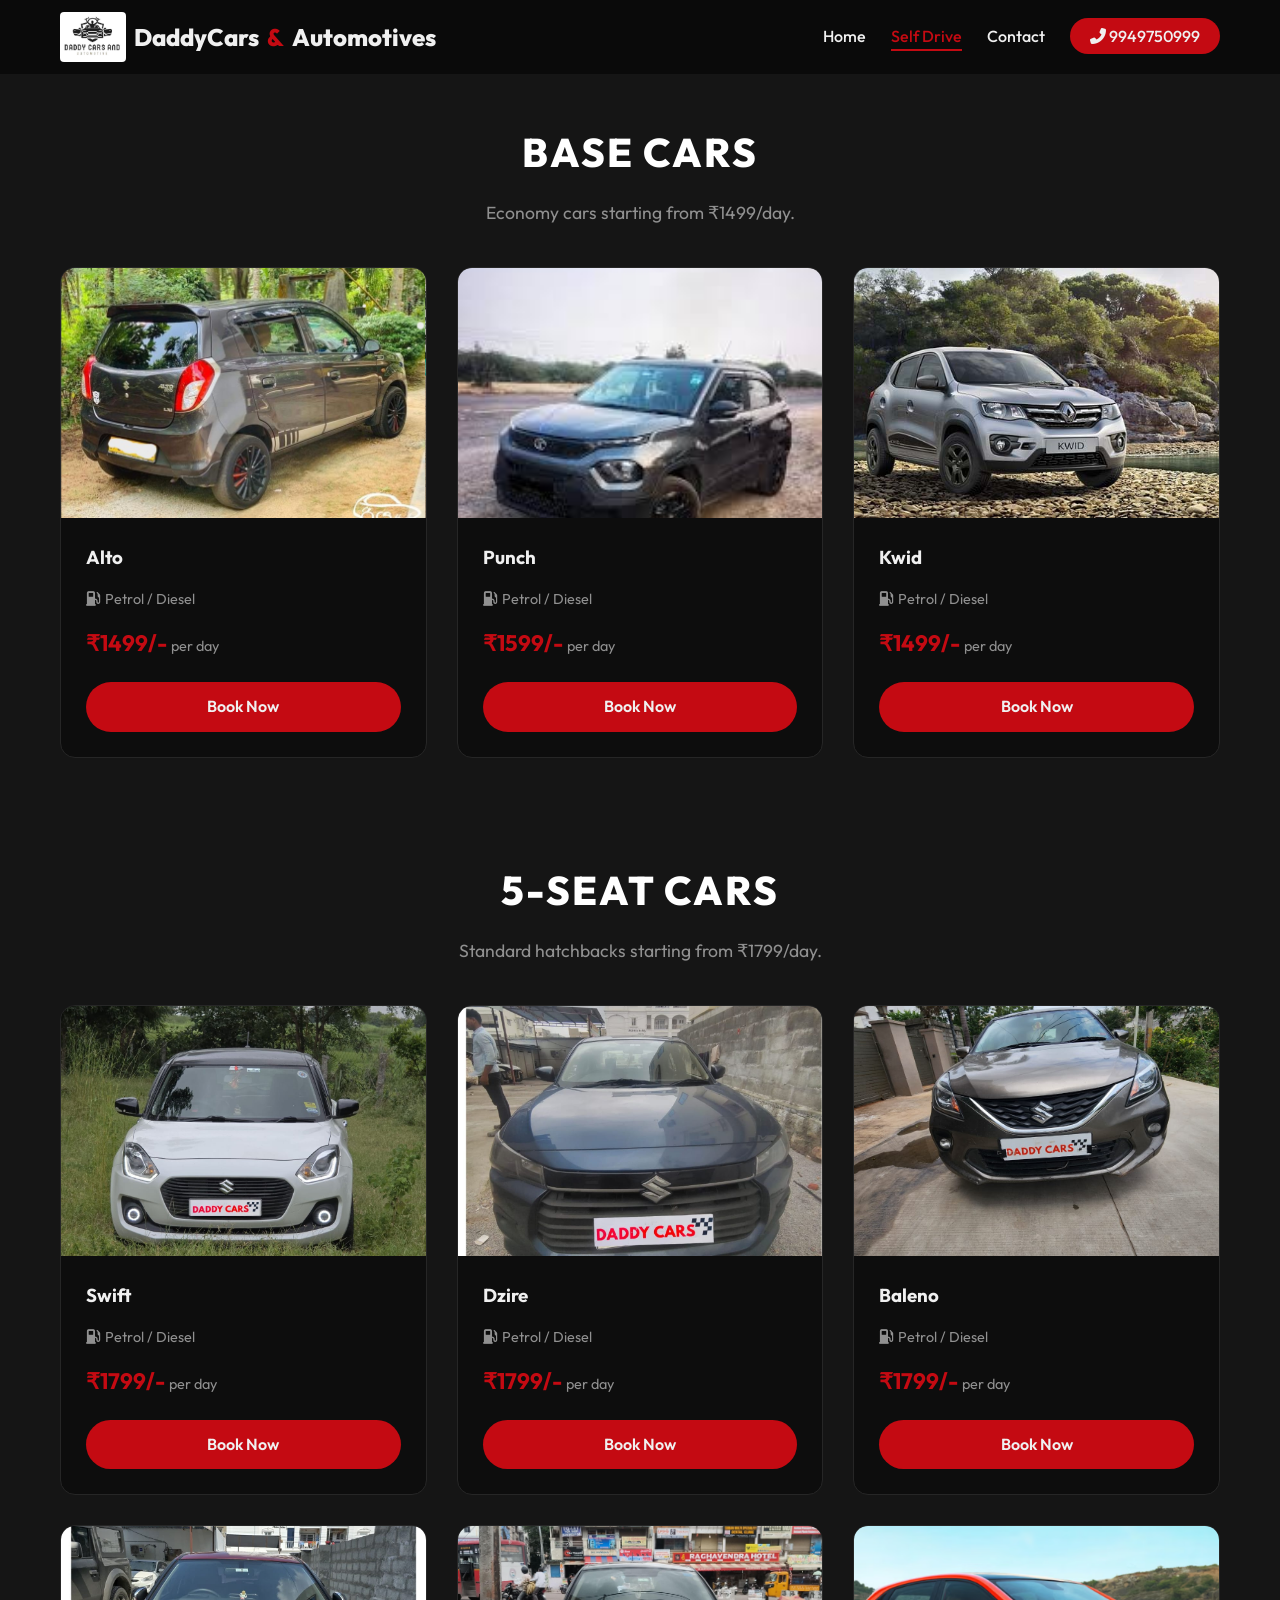
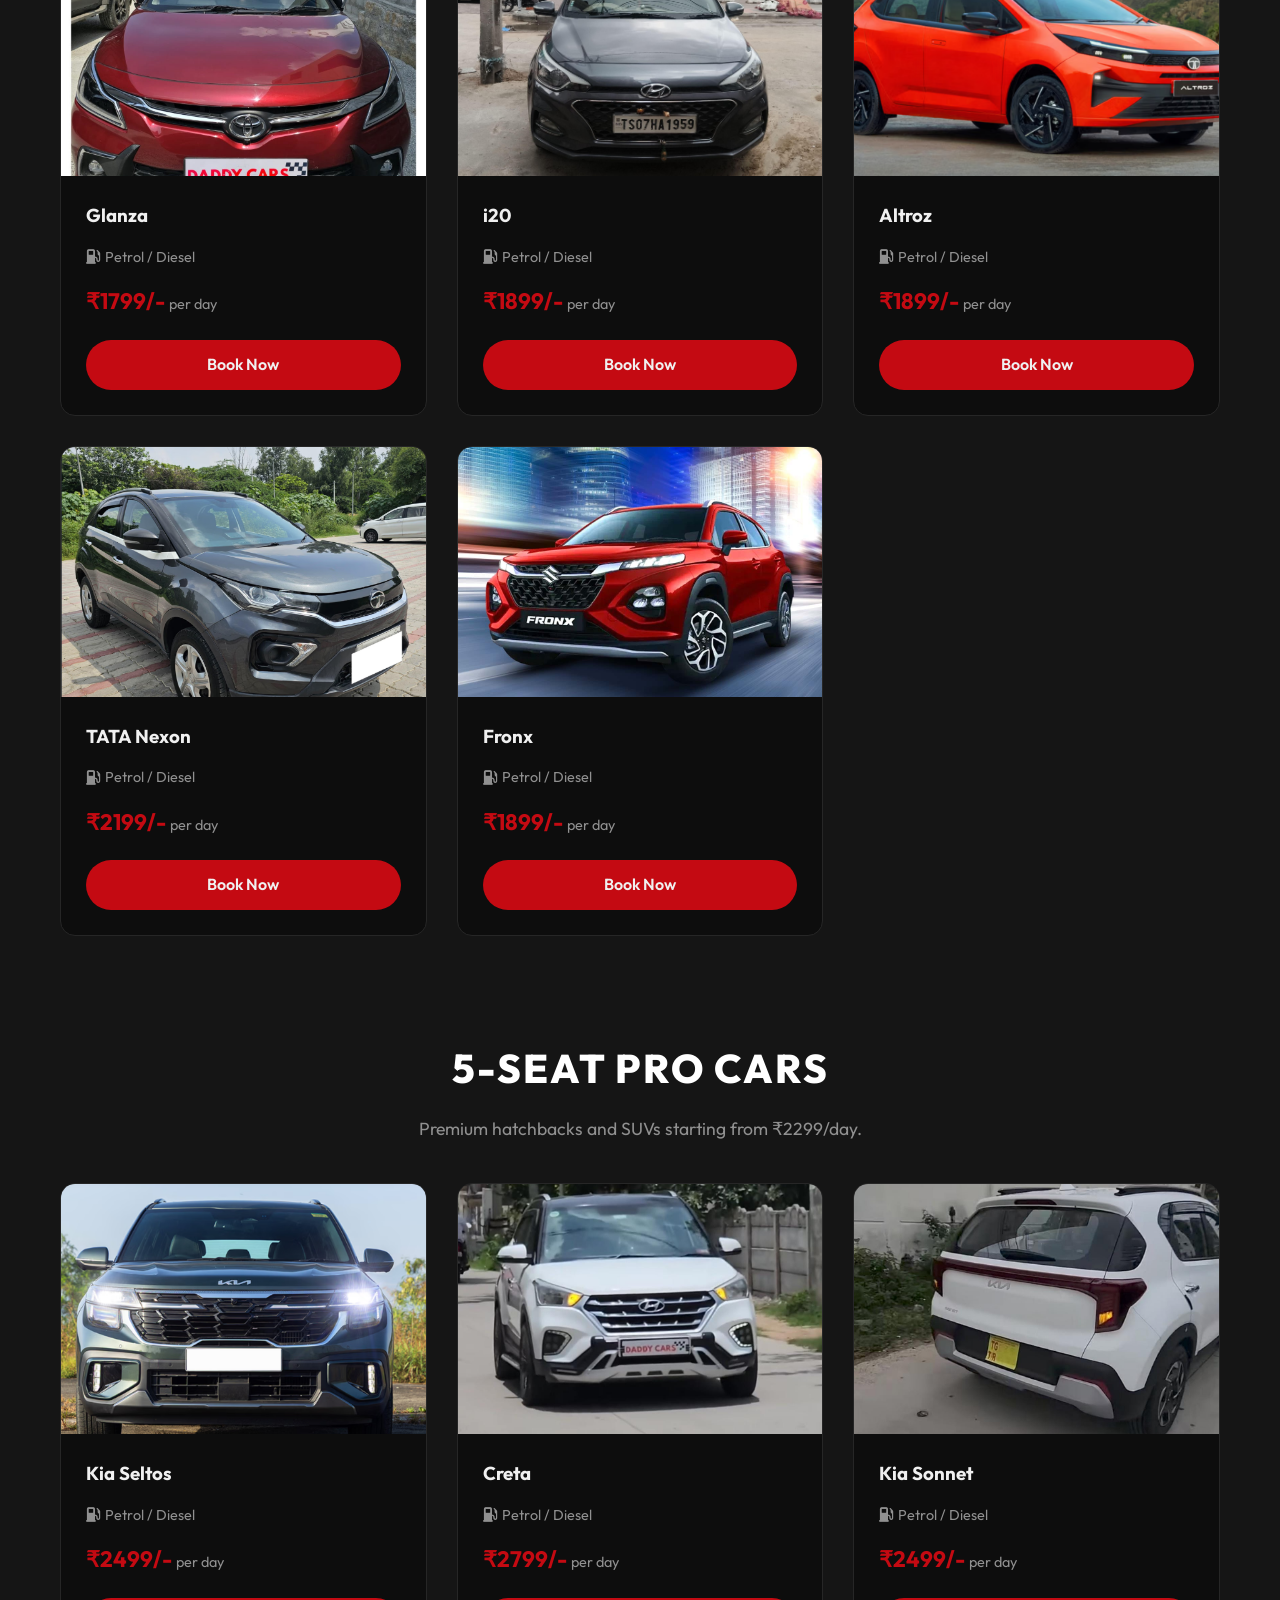
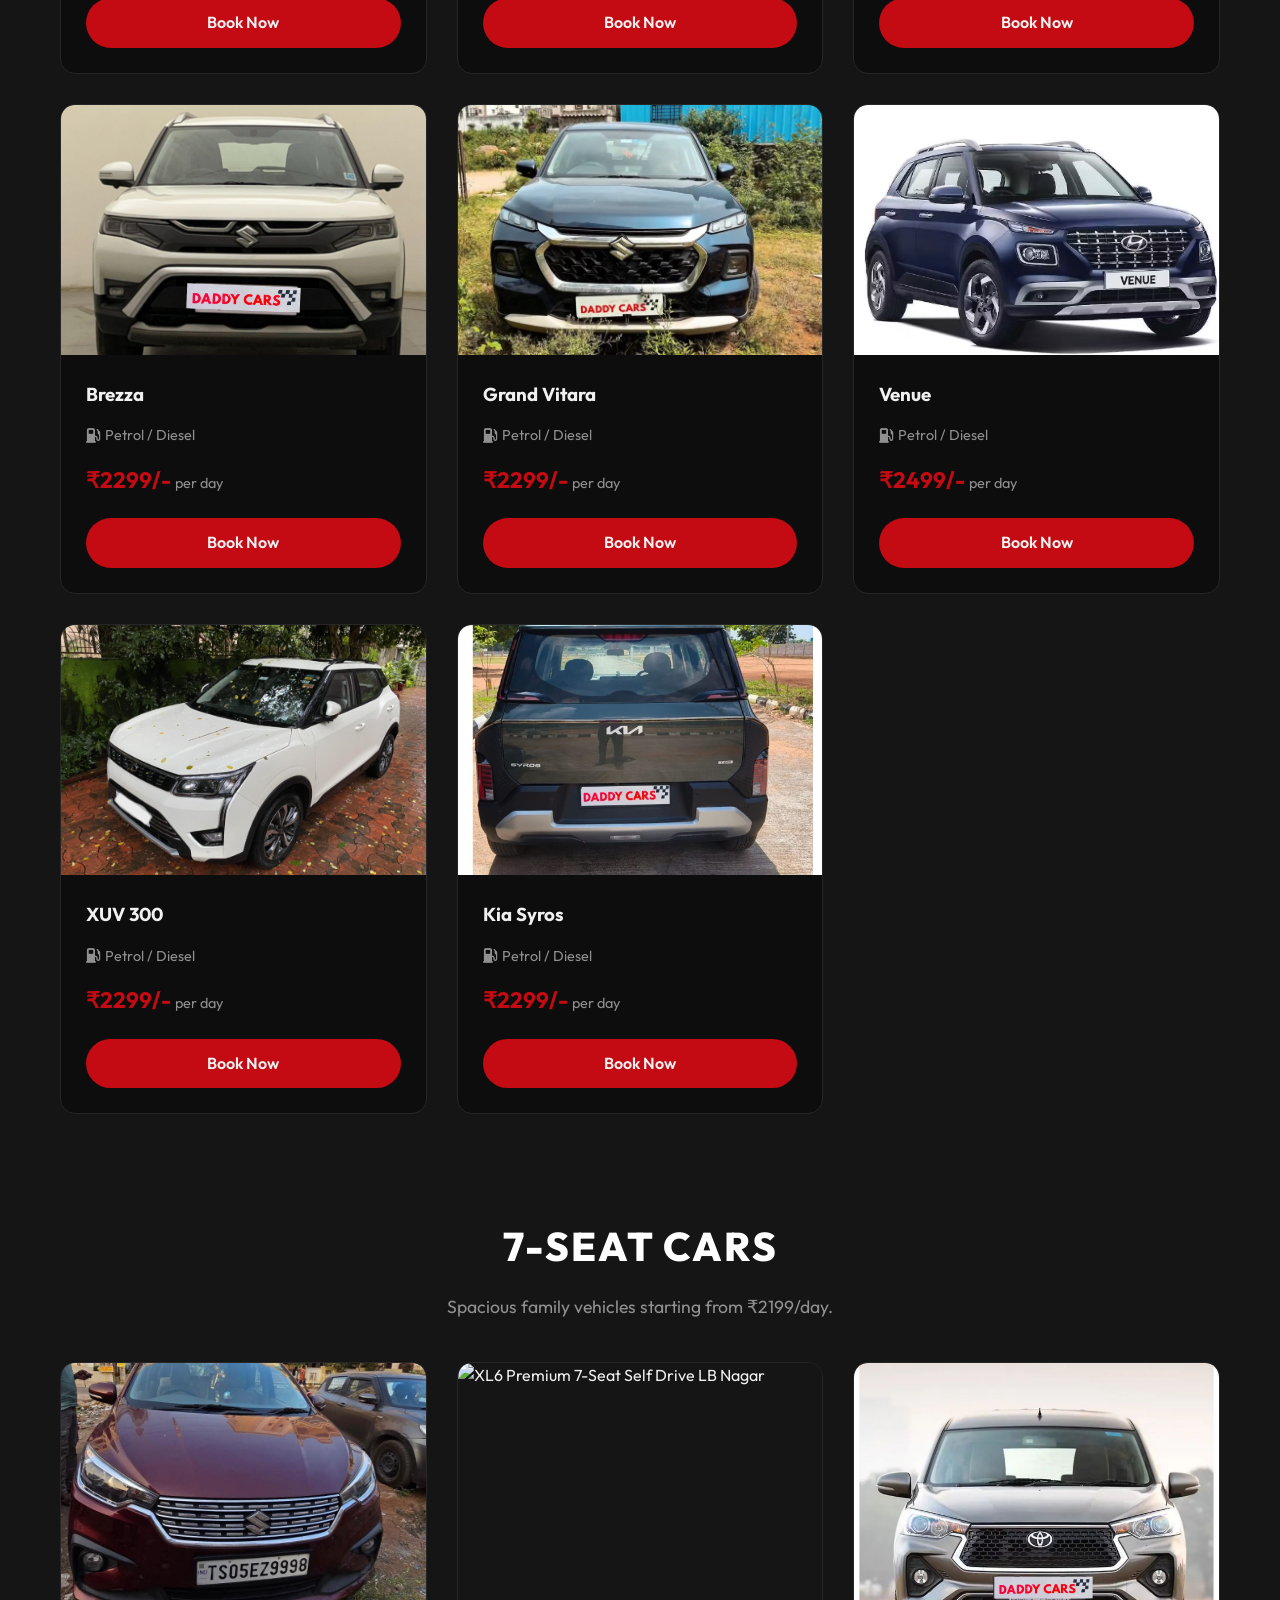
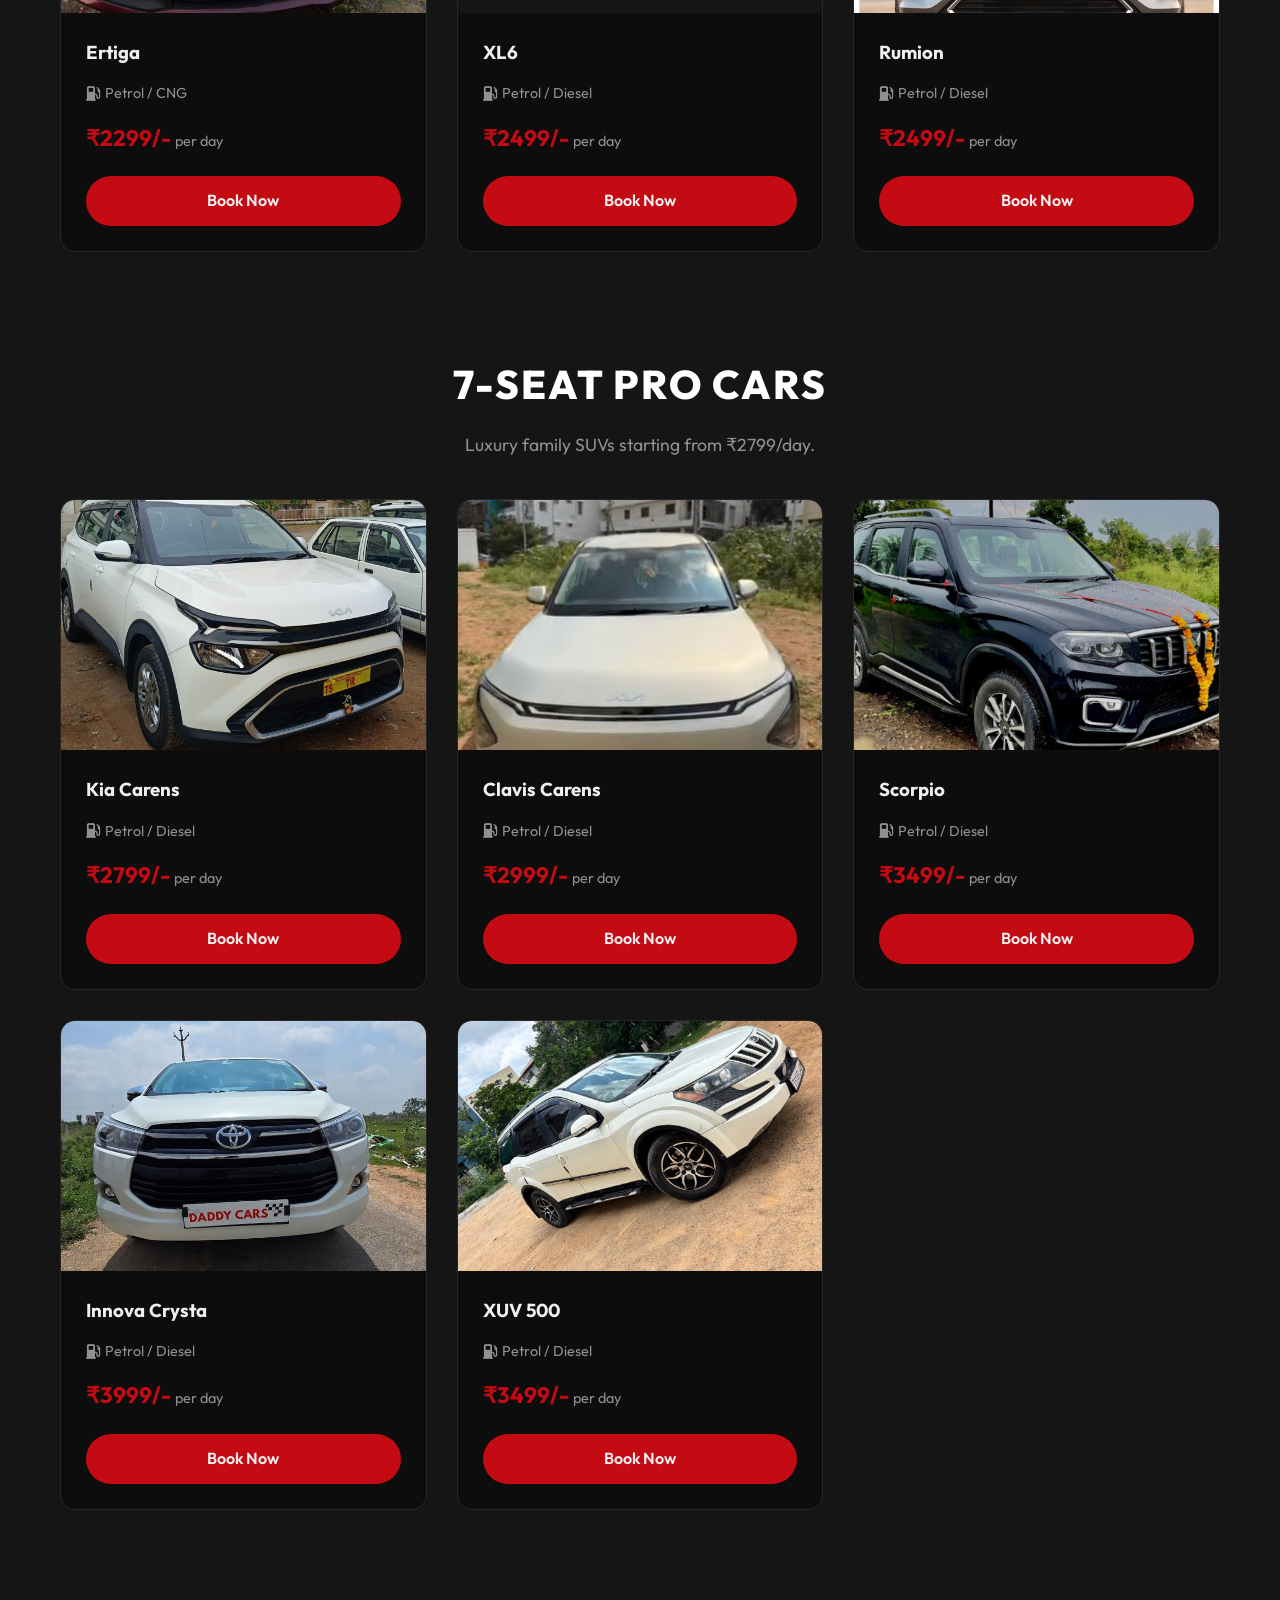
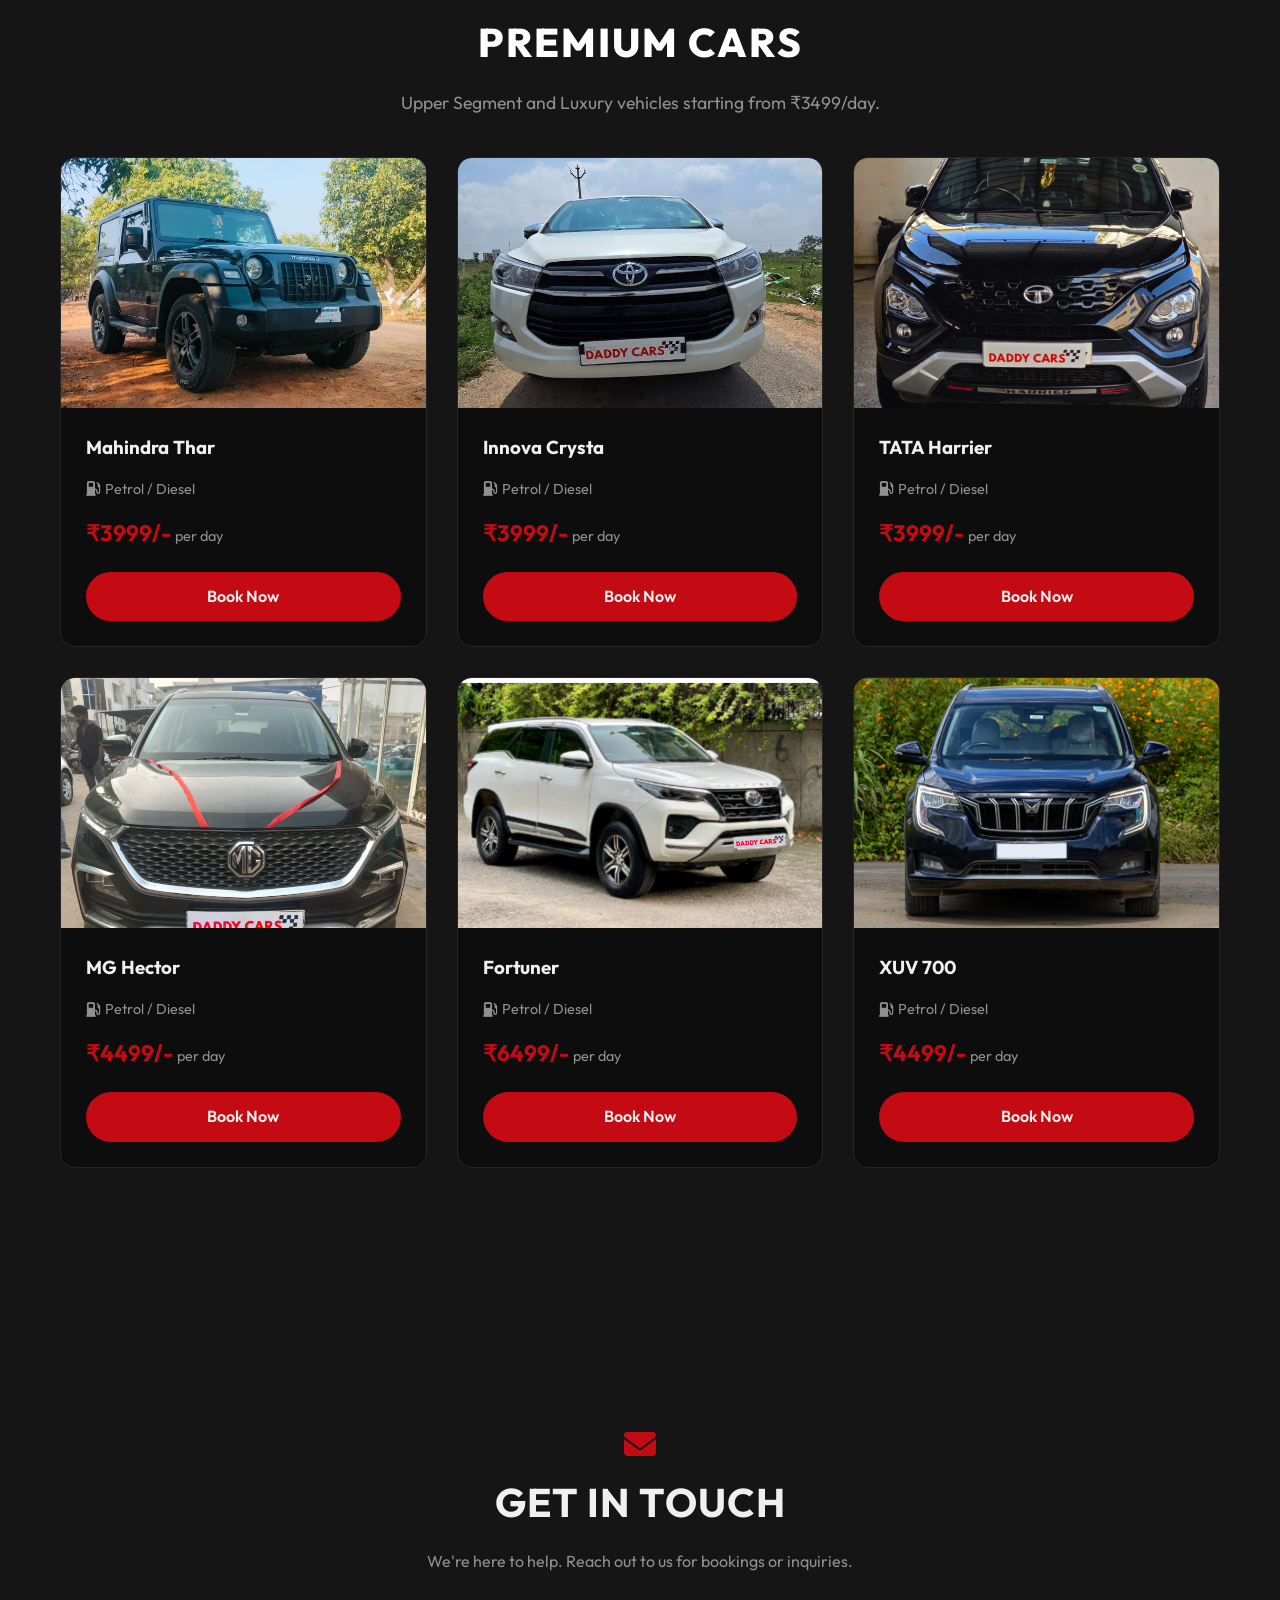
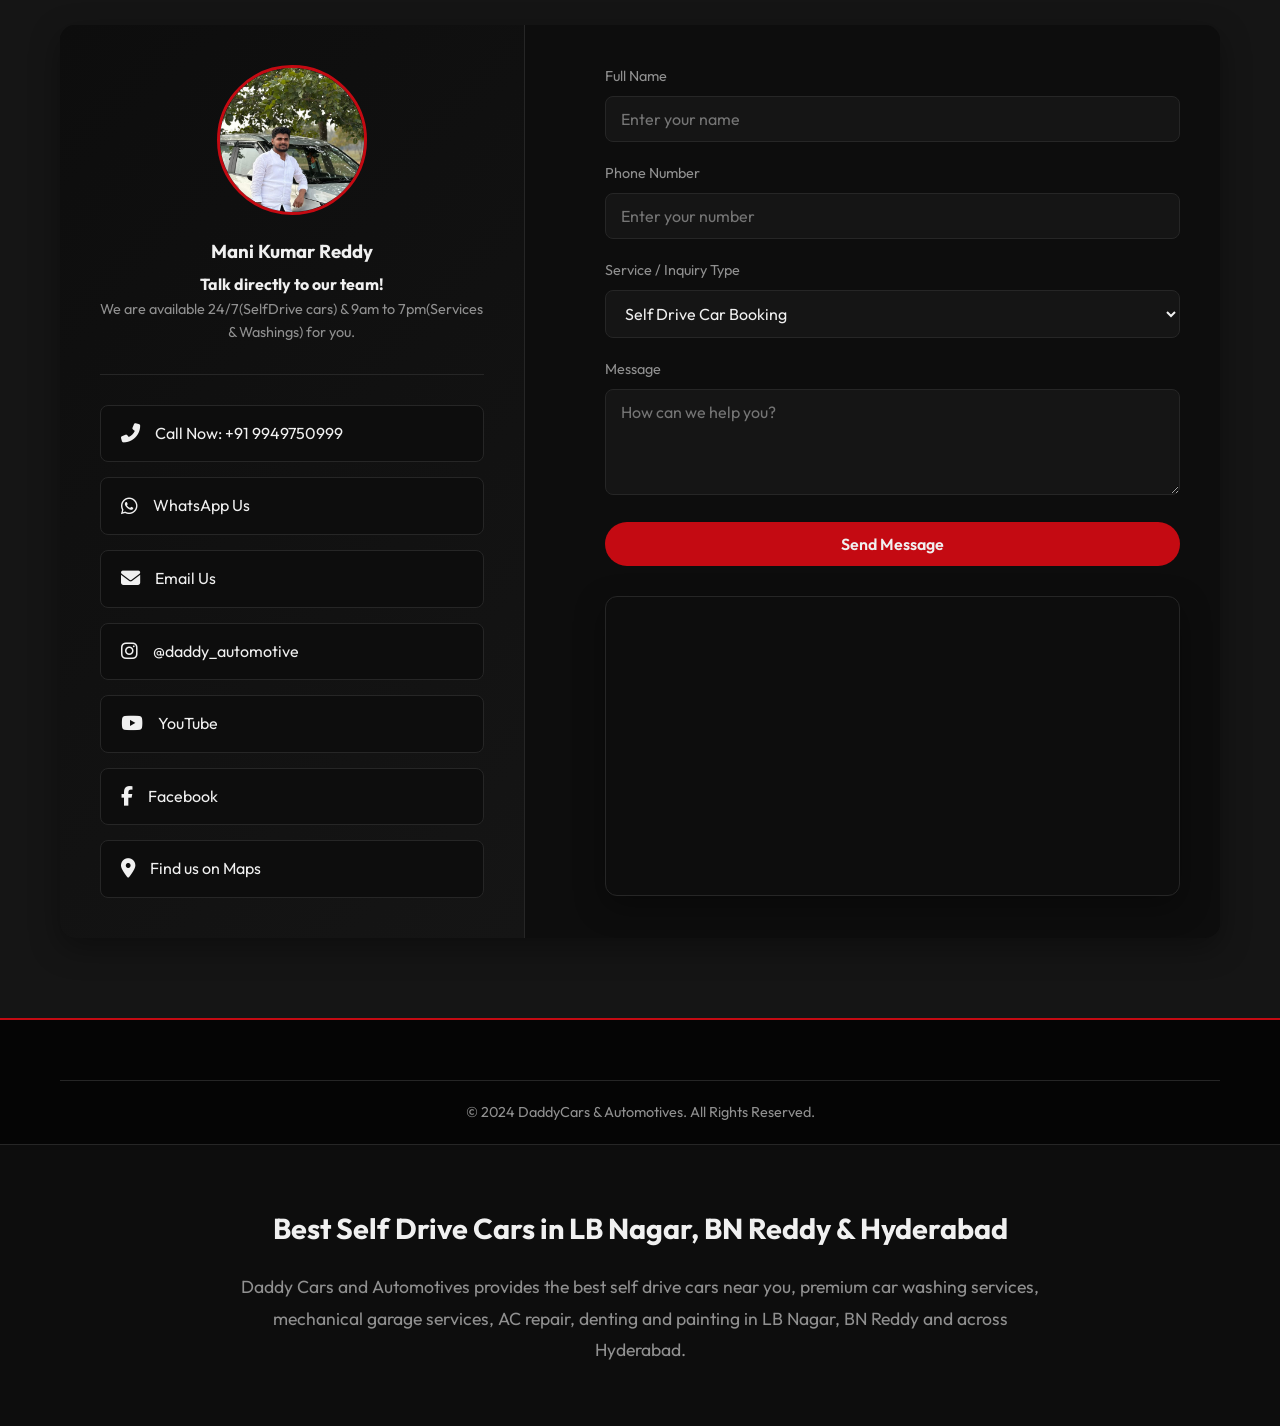
==== commit c25df948: "Updated small" ====
--- a/self-drive-details.html
+++ b/self-drive-details.html
@@ -934,11 +934,11 @@
                     <form class="contact-form">
                         <div class="form-group">
                             <label>Full Name</label>
-                            <input type="text" id="contact-name" placeholder="John Doe" required>
+                            <input type="text" id="contact-name" placeholder="Enter your name" required>
                         </div>
                         <div class="form-group">
                             <label>Phone Number</label>
-                            <input type="tel" id="contact-phone" placeholder="234567890" required>
+                            <input type="tel" id="contact-phone" placeholder="Enter your number" required>
                         </div>
                         <div class="form-group">
                             <label>Service / Inquiry Type</label>
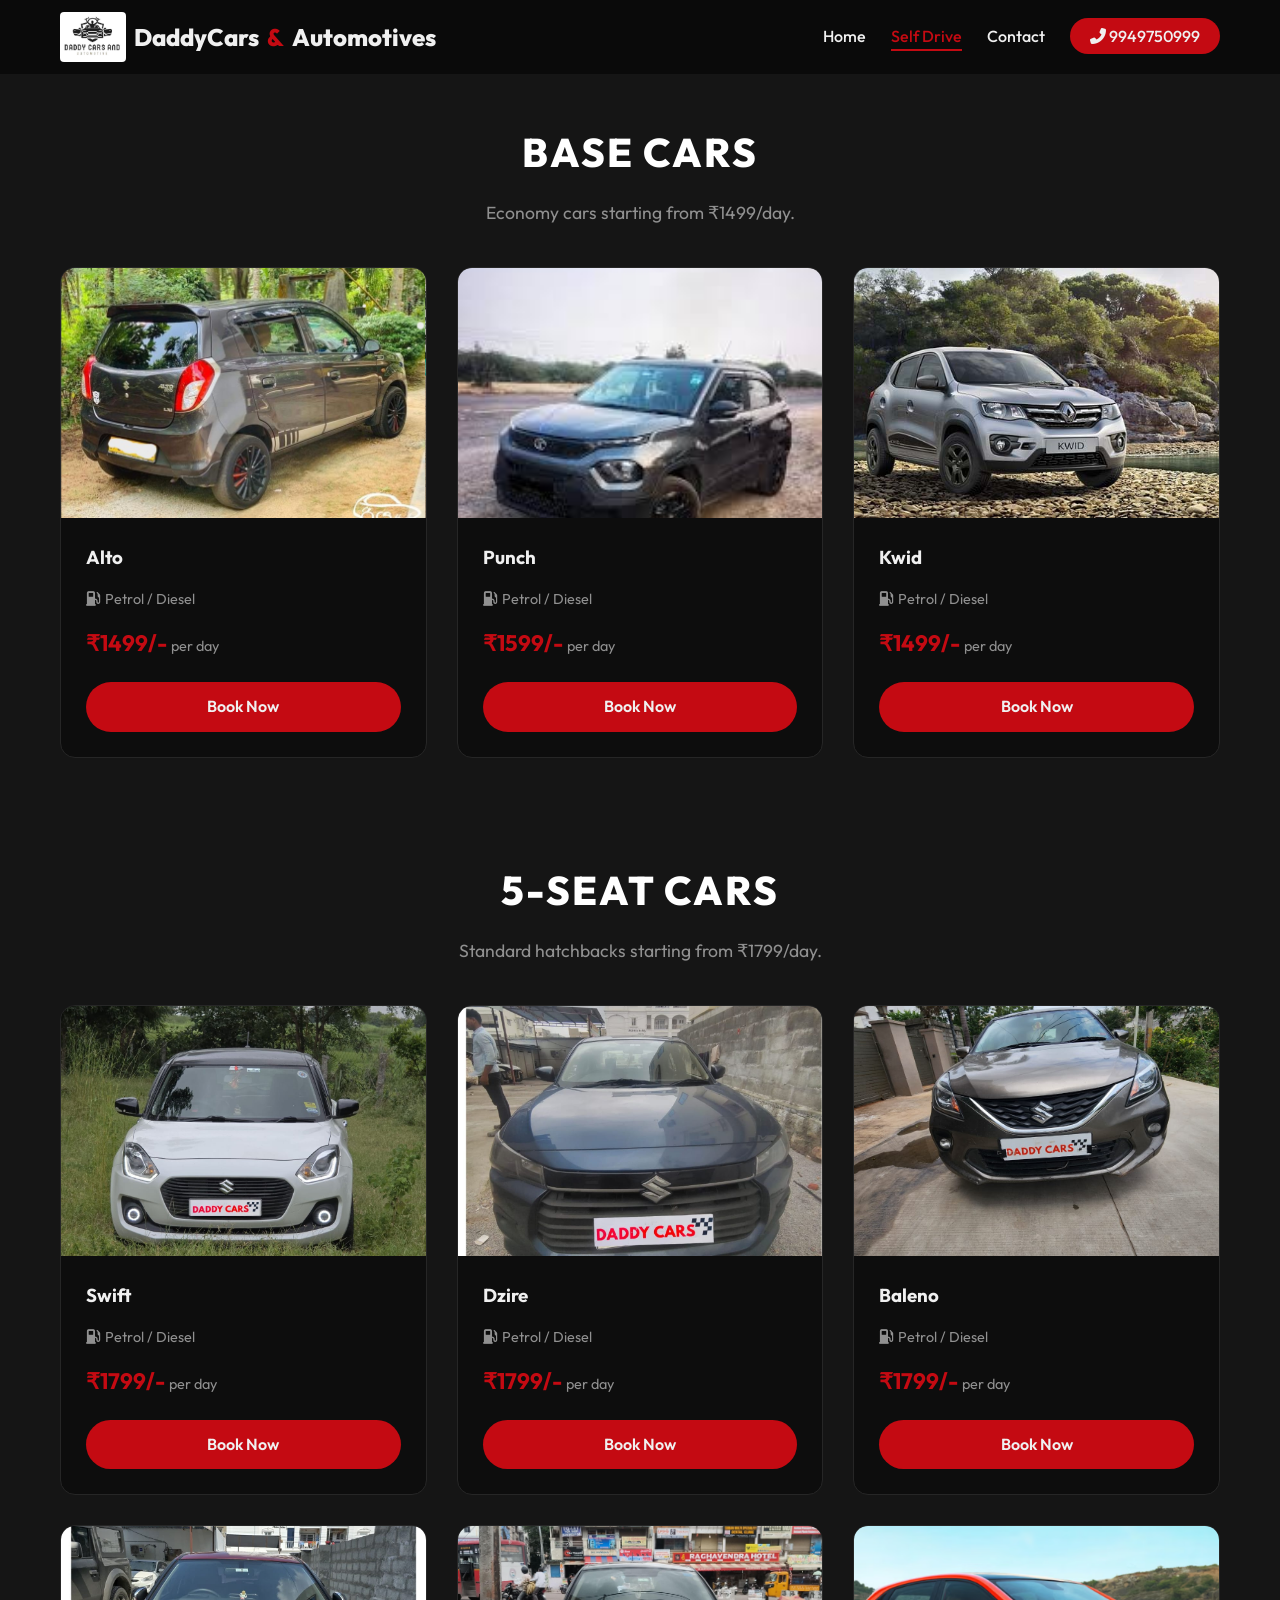
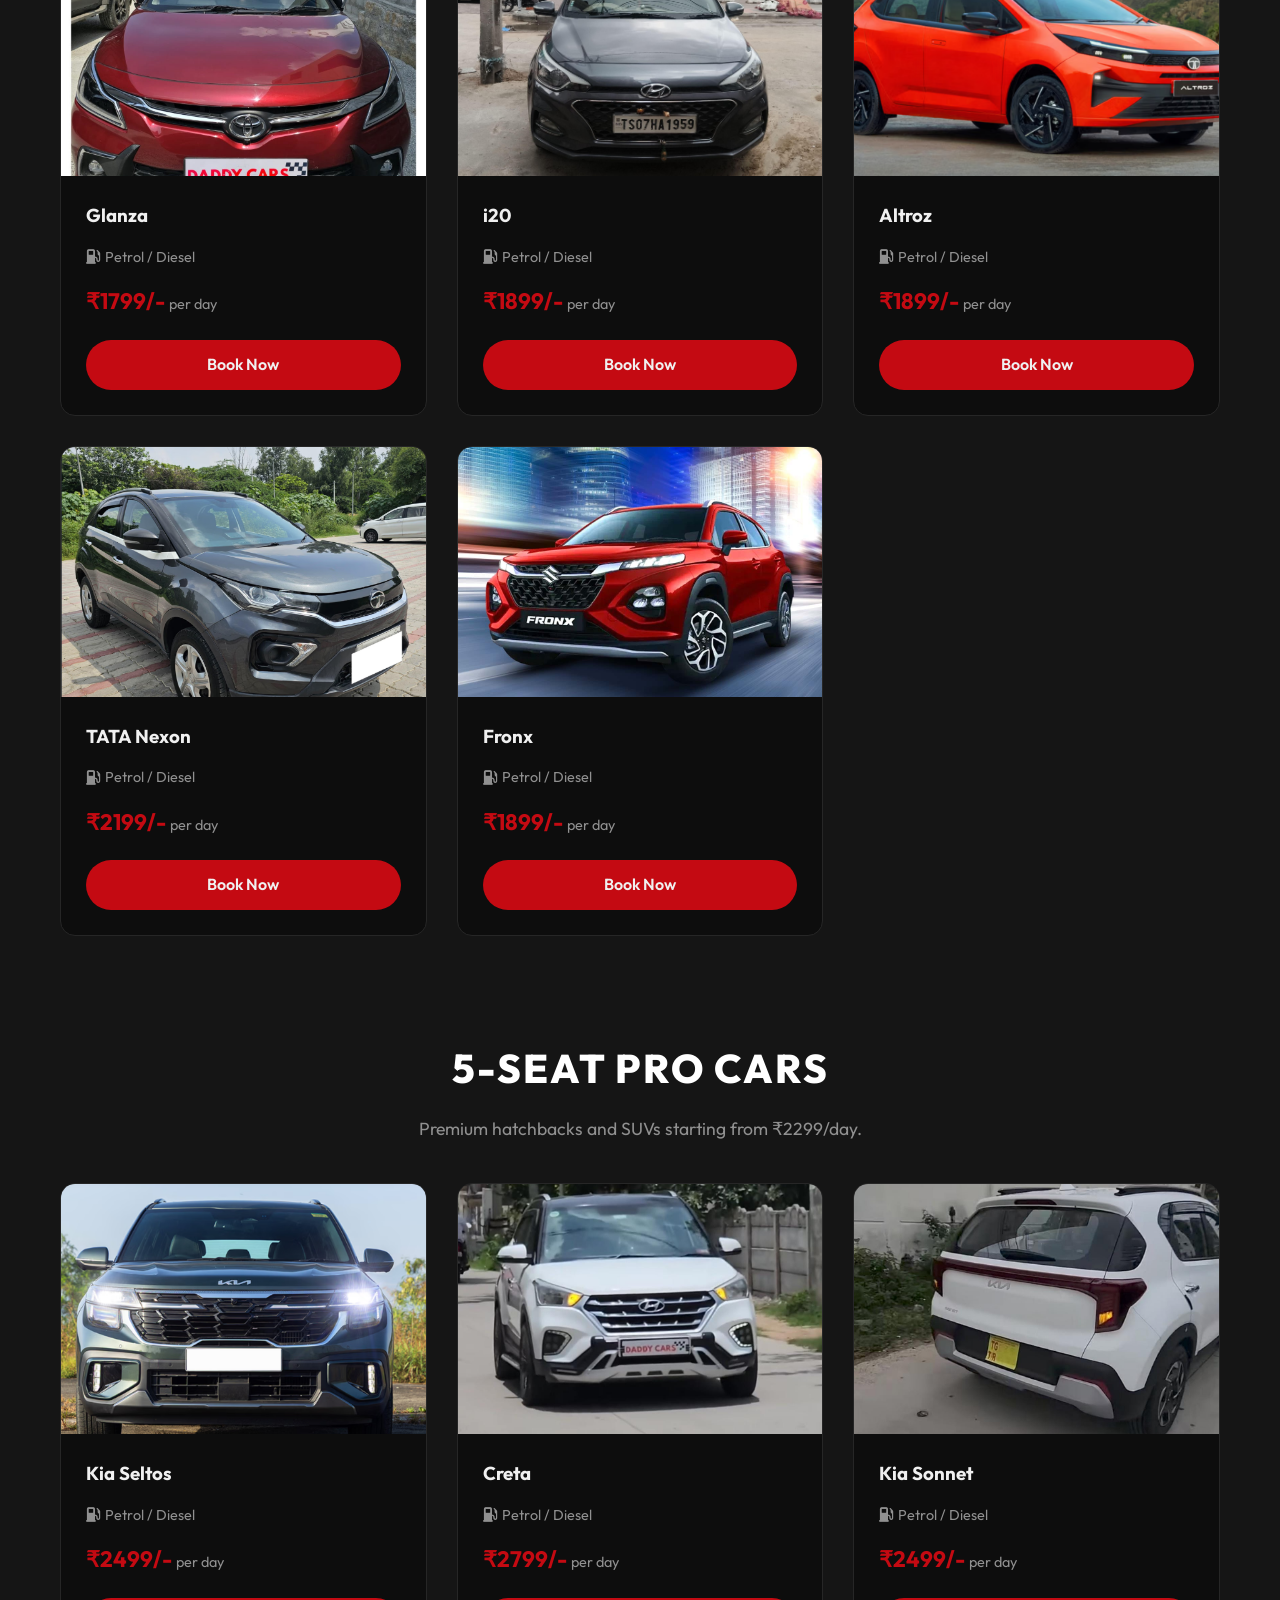
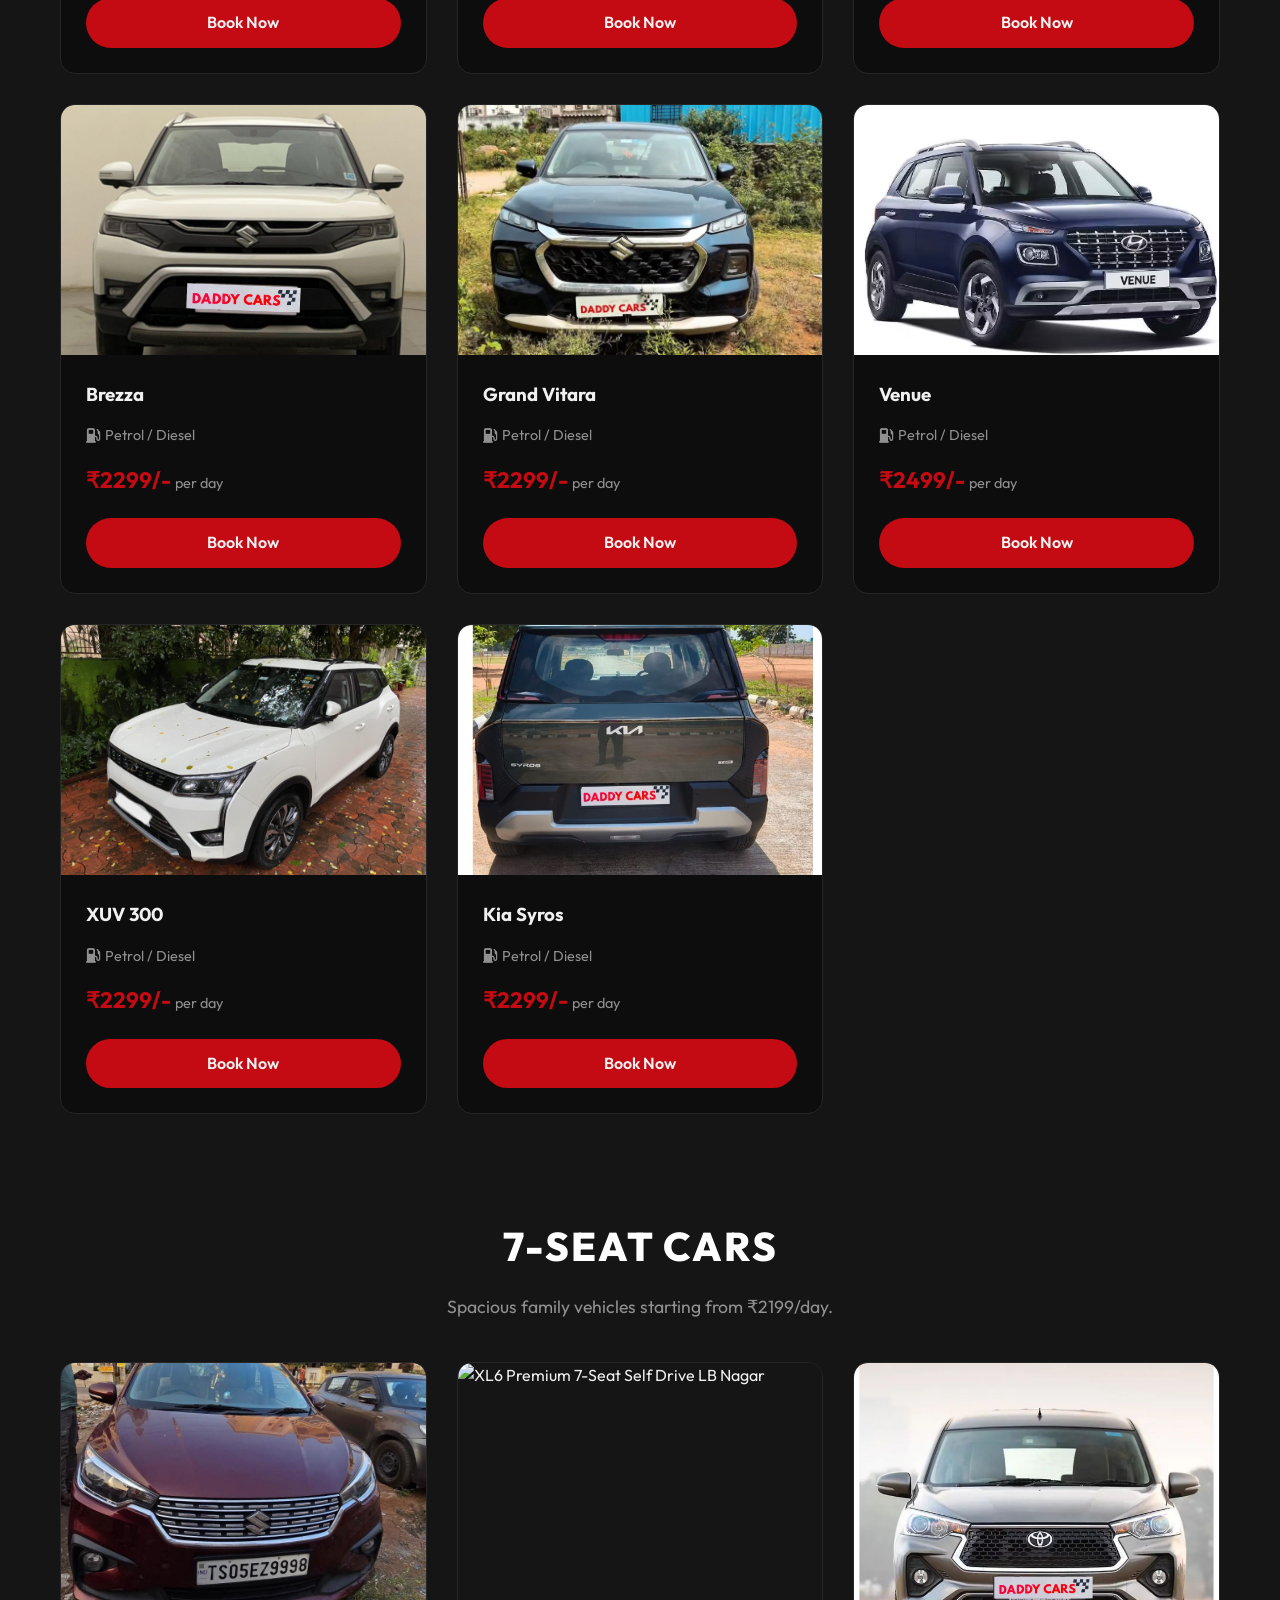
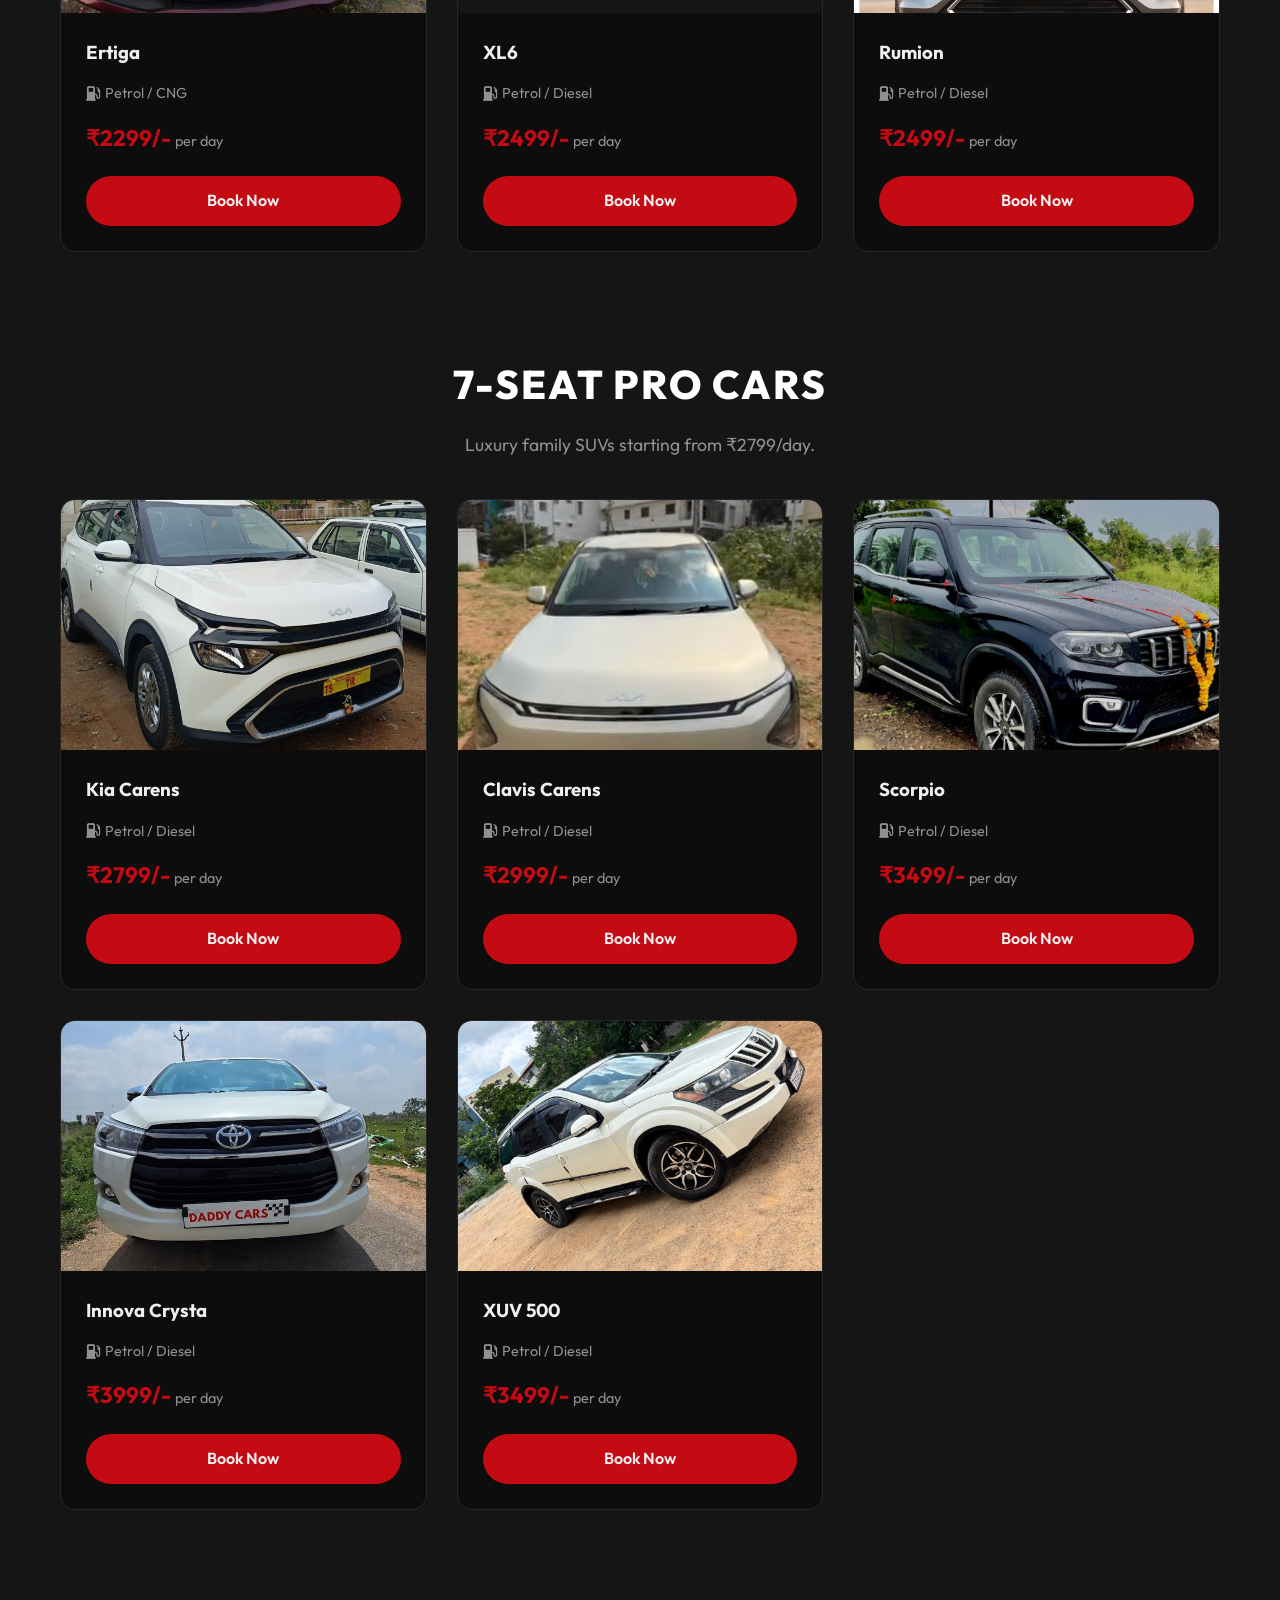
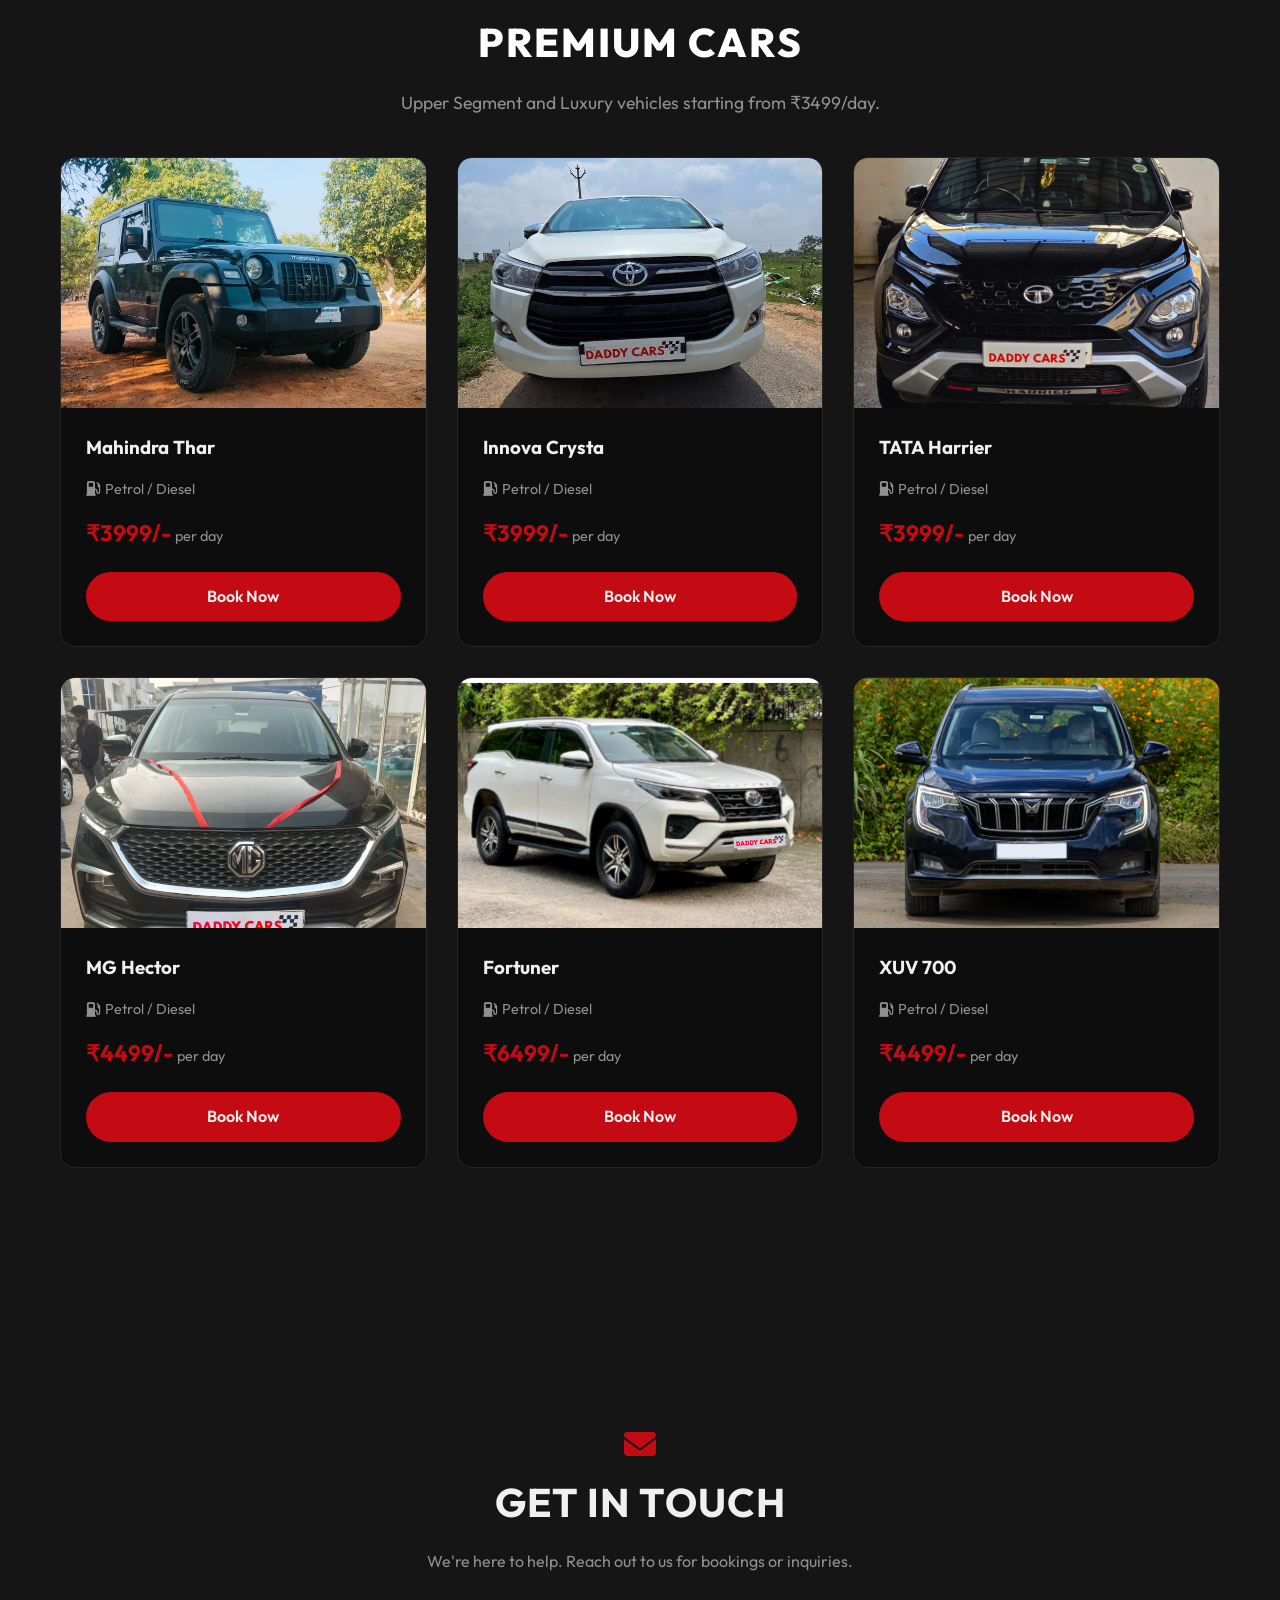
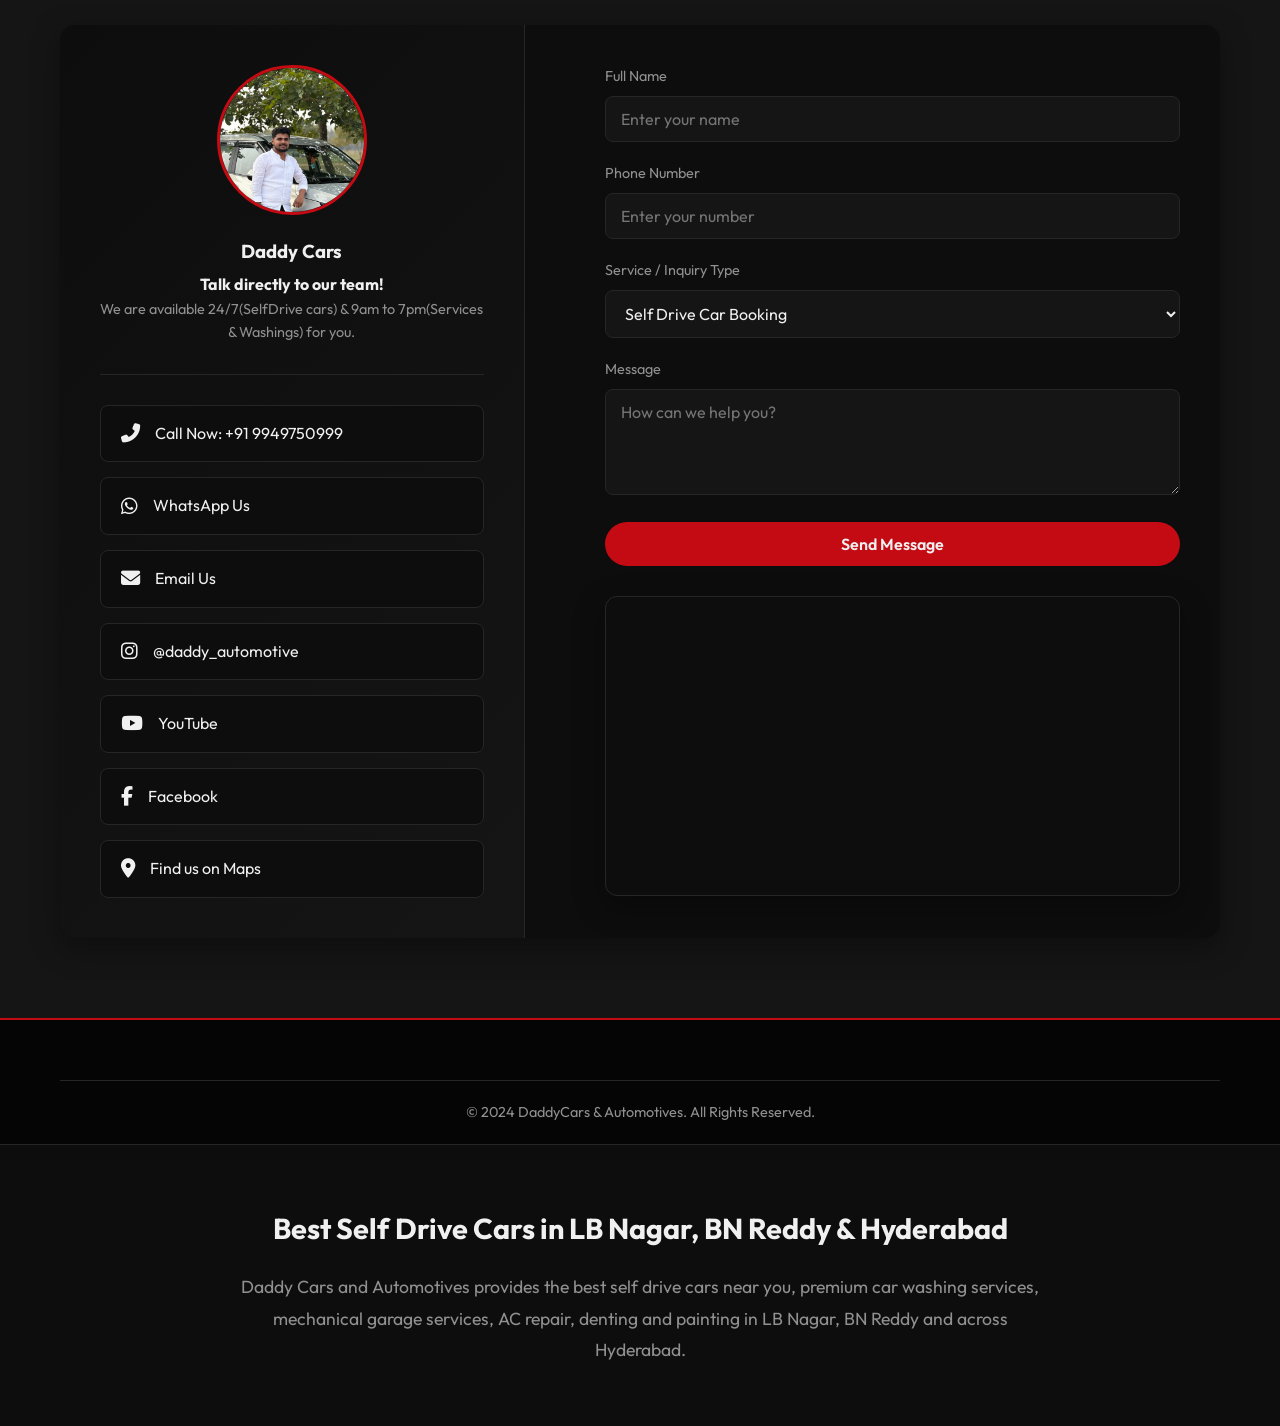
==== commit aed638ac: "Update" ====
--- a/self-drive-details.html
+++ b/self-drive-details.html
@@ -899,7 +899,7 @@
                 <div class="contact-info">
                     <div class="contact-owner-card">
                         <img src="team/md.jpeg" alt="Managing Director" class="contact-avatar">
-                        <h3>Mani Kumar Reddy</h3>
+                        <h3>Daddy Cars</h3>
                         <h4>Talk directly to our team!</h4>
                         <p>We are available 24/7(SelfDrive cars) & 9am to 7pm(Services & Washings) for you.</p>
                     </div>
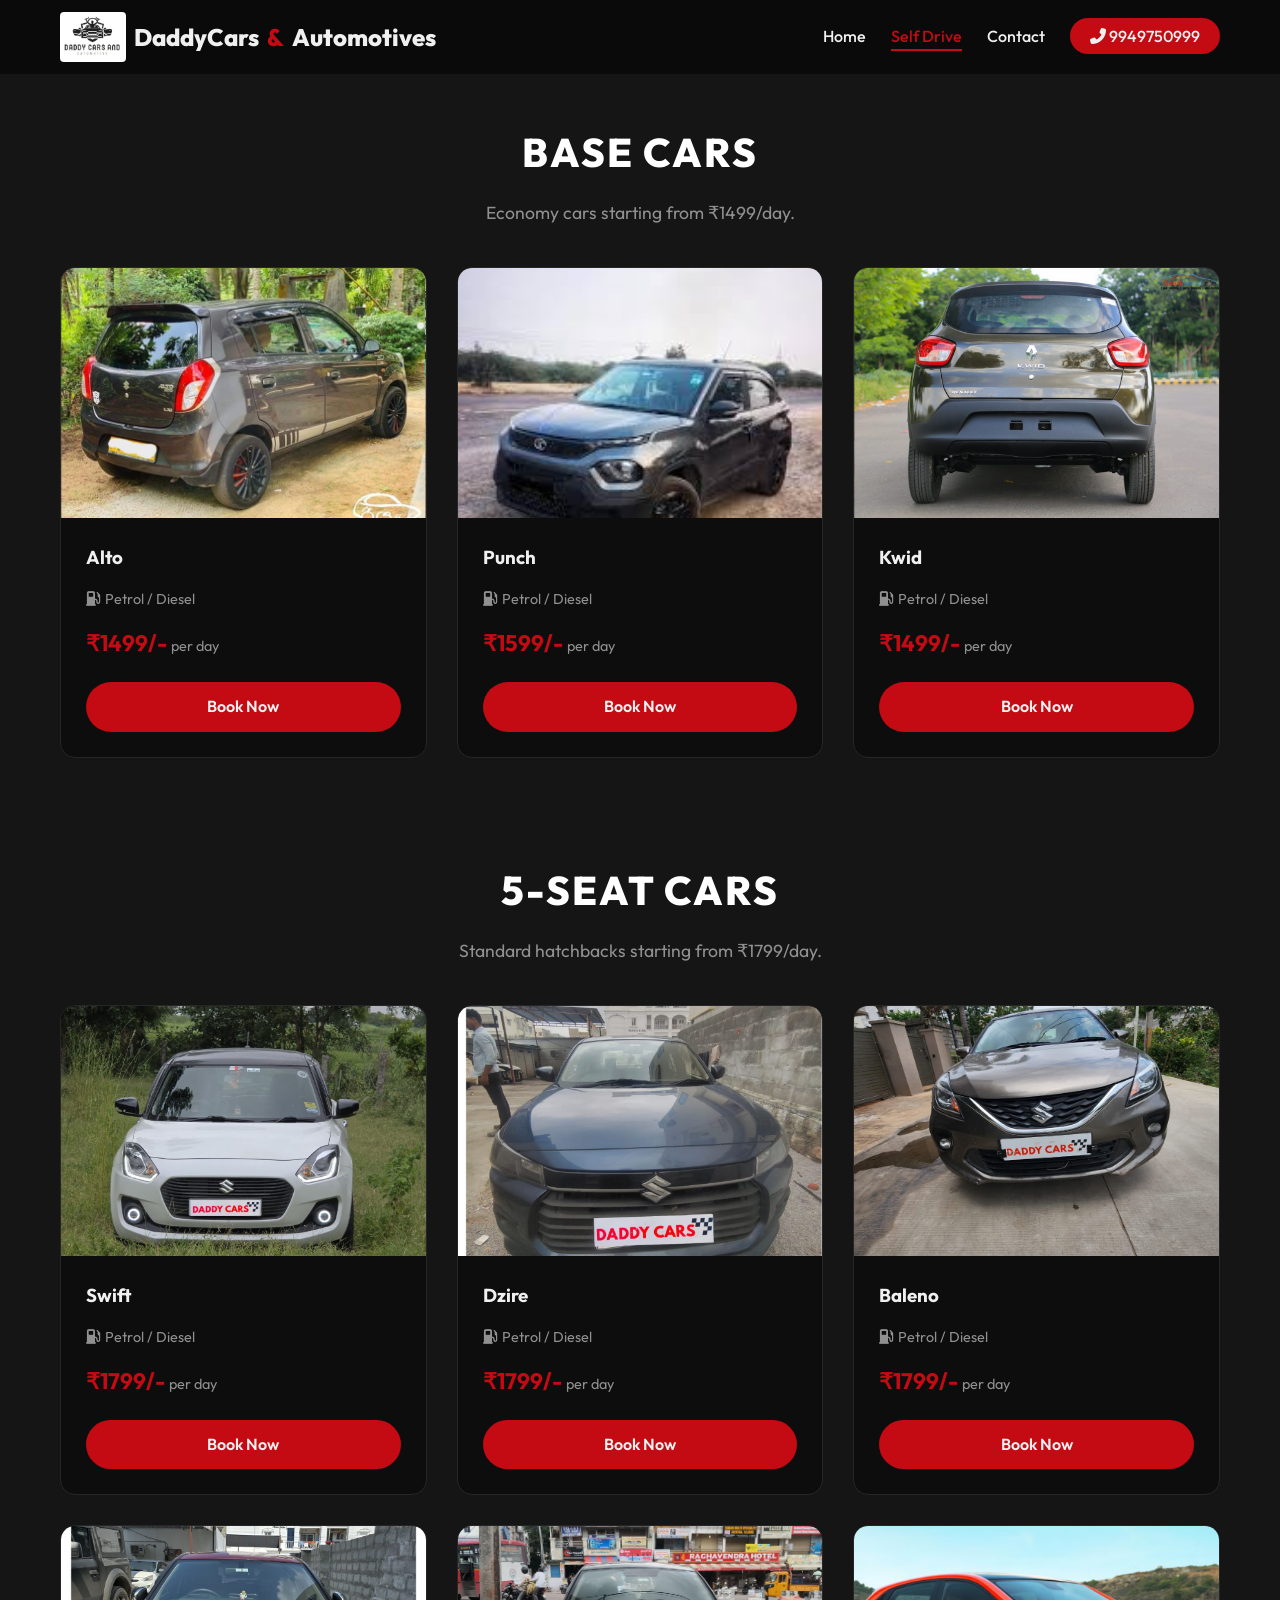
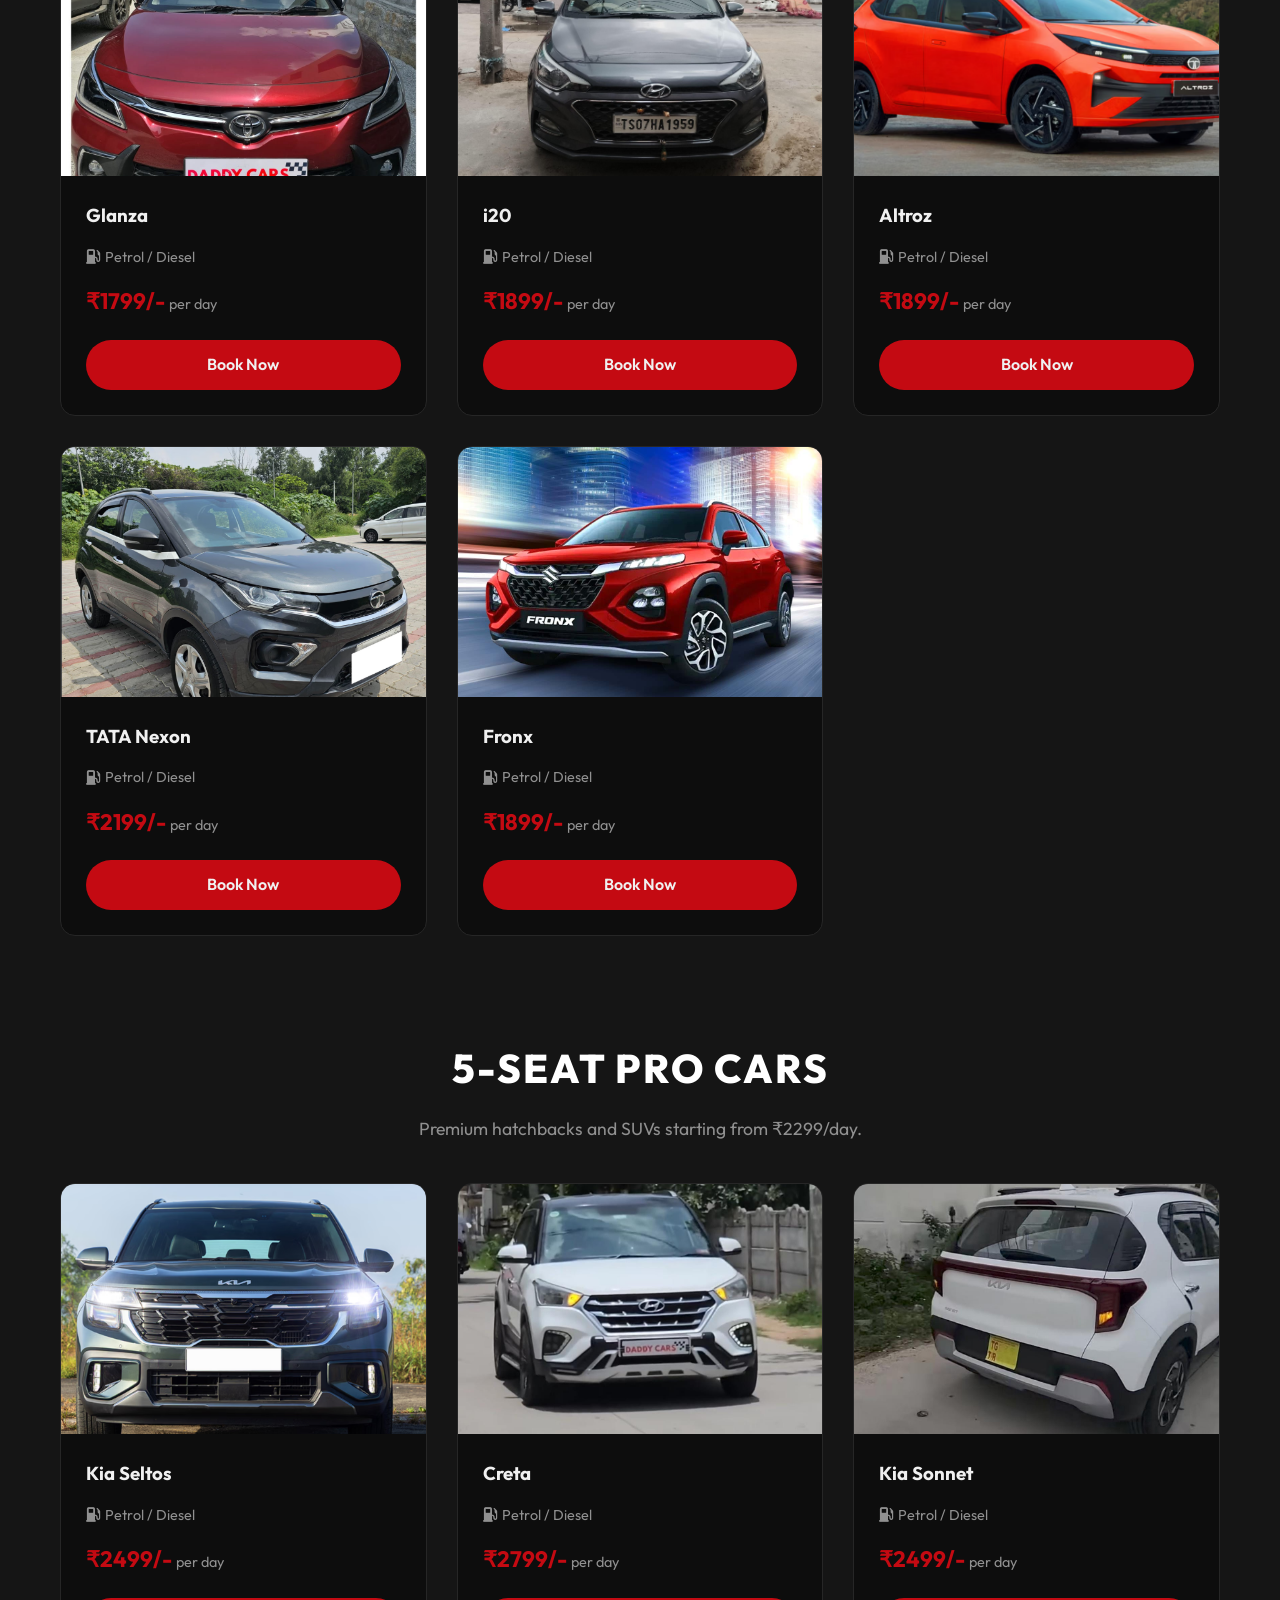
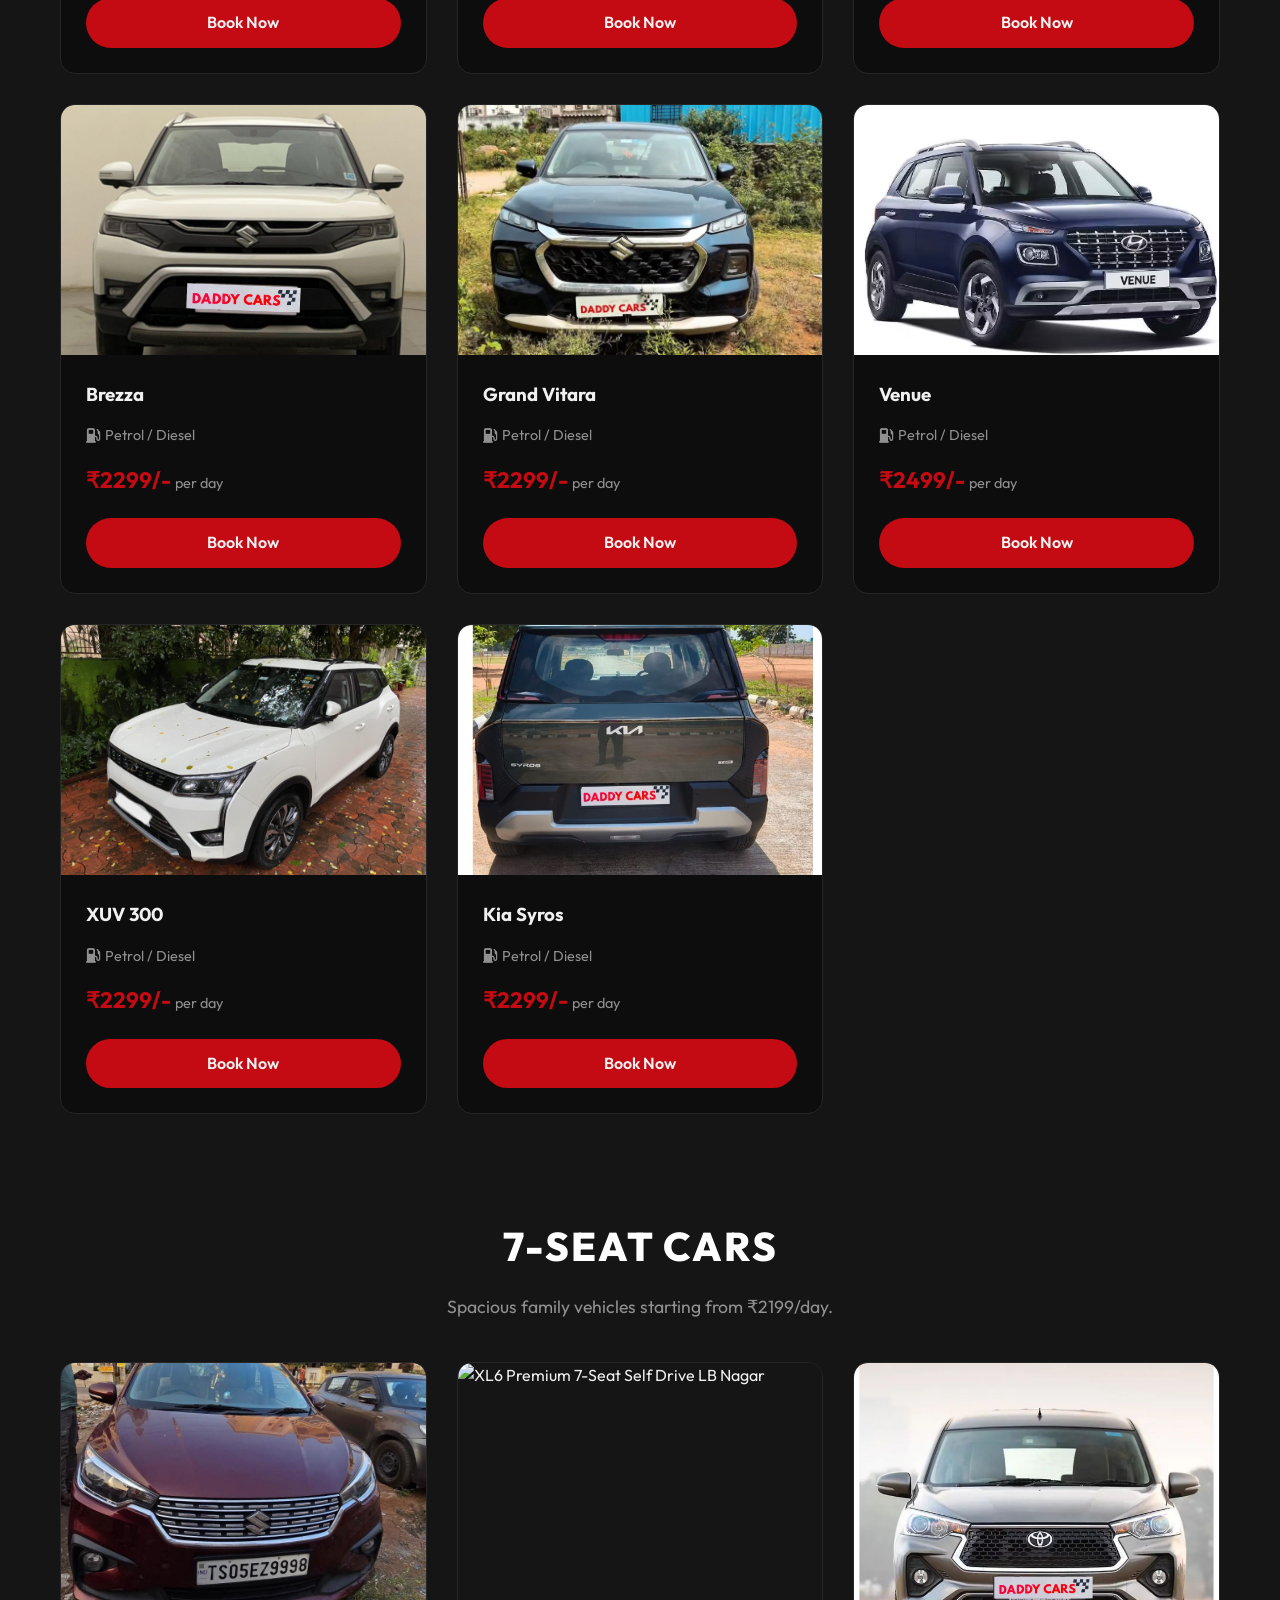
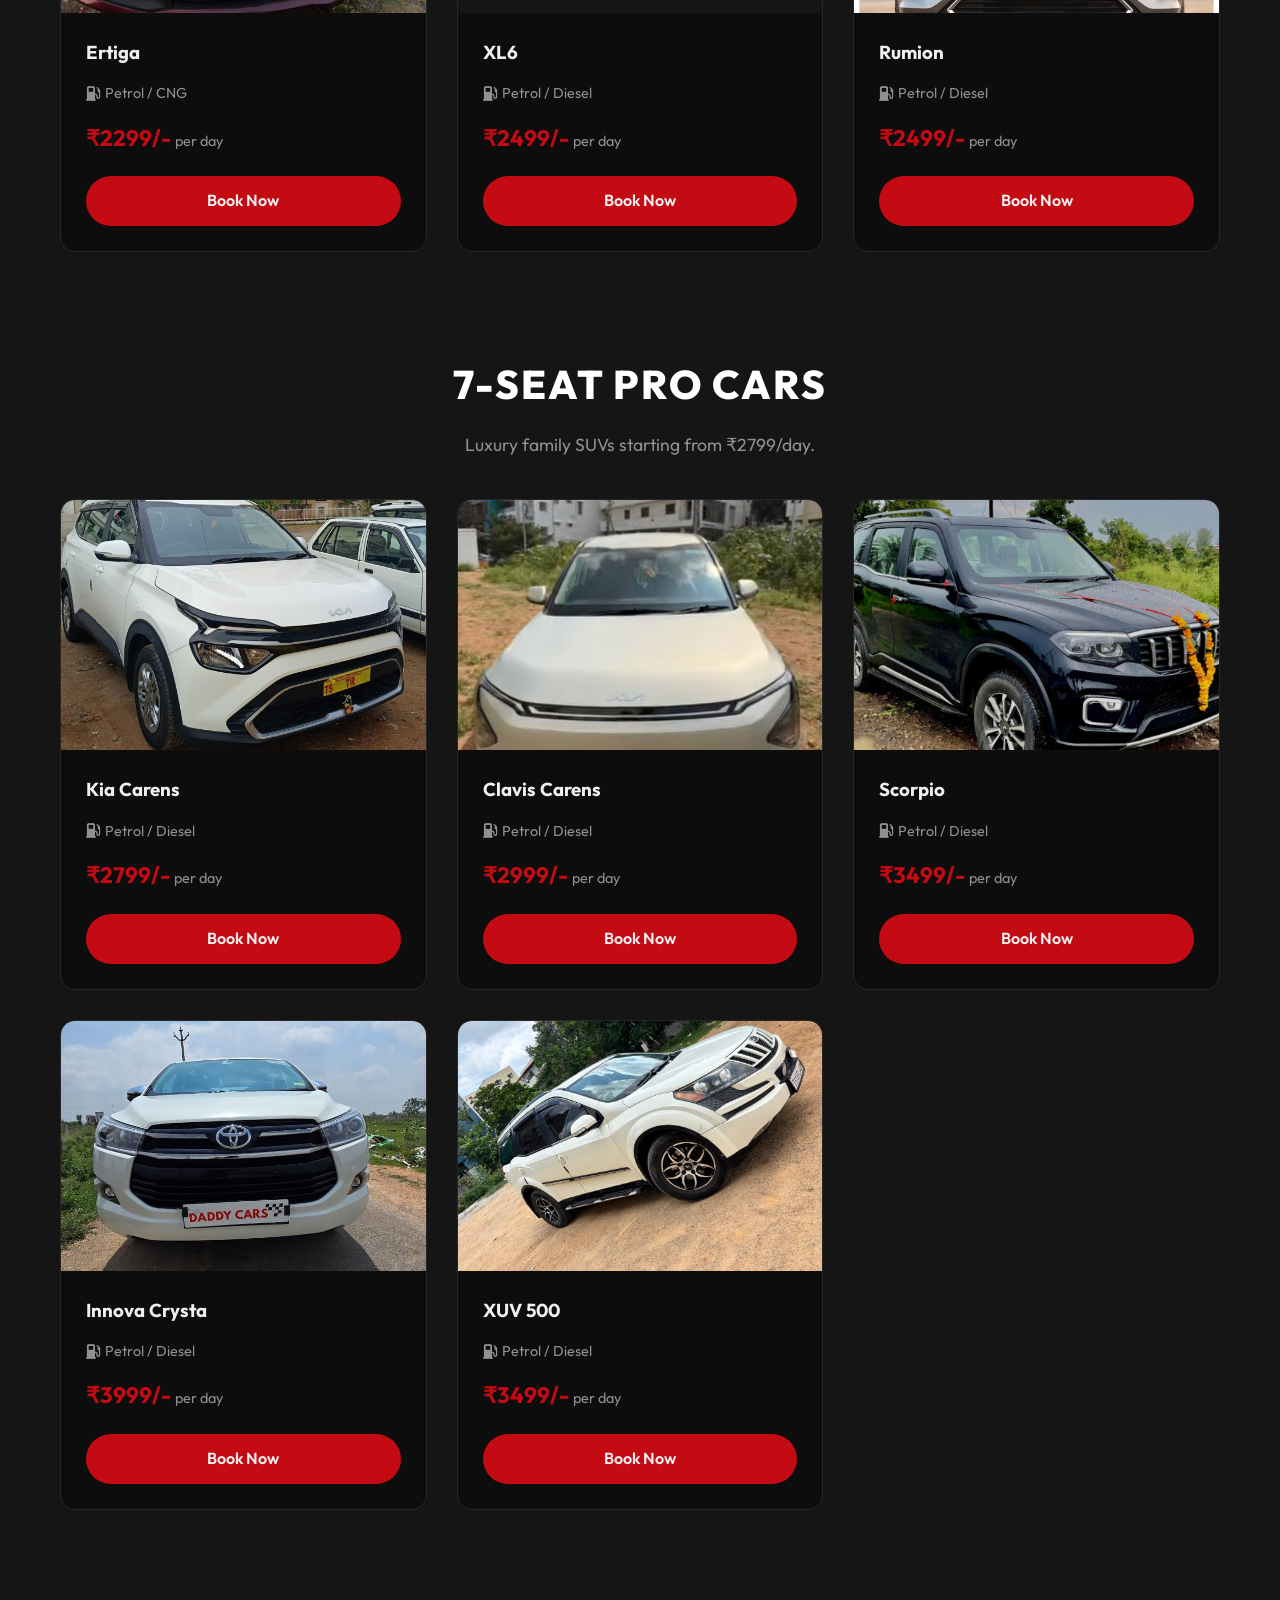
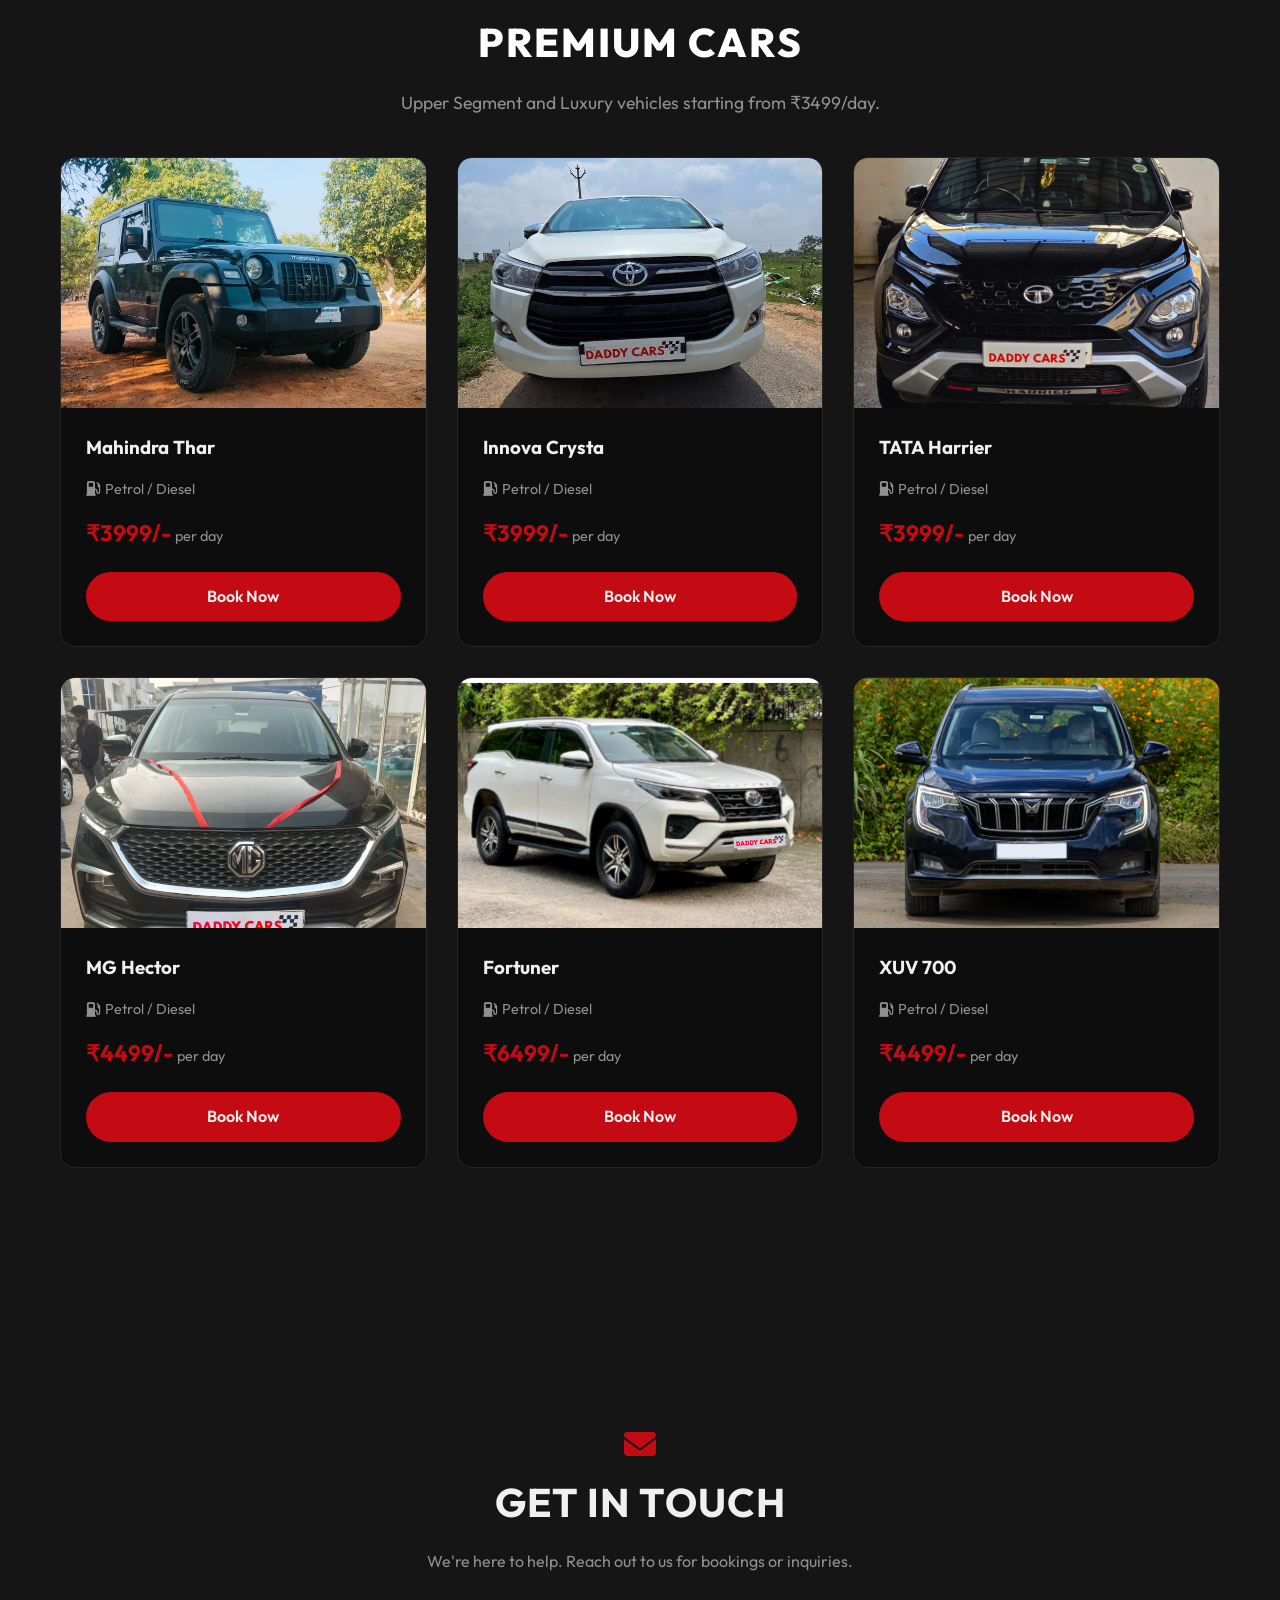
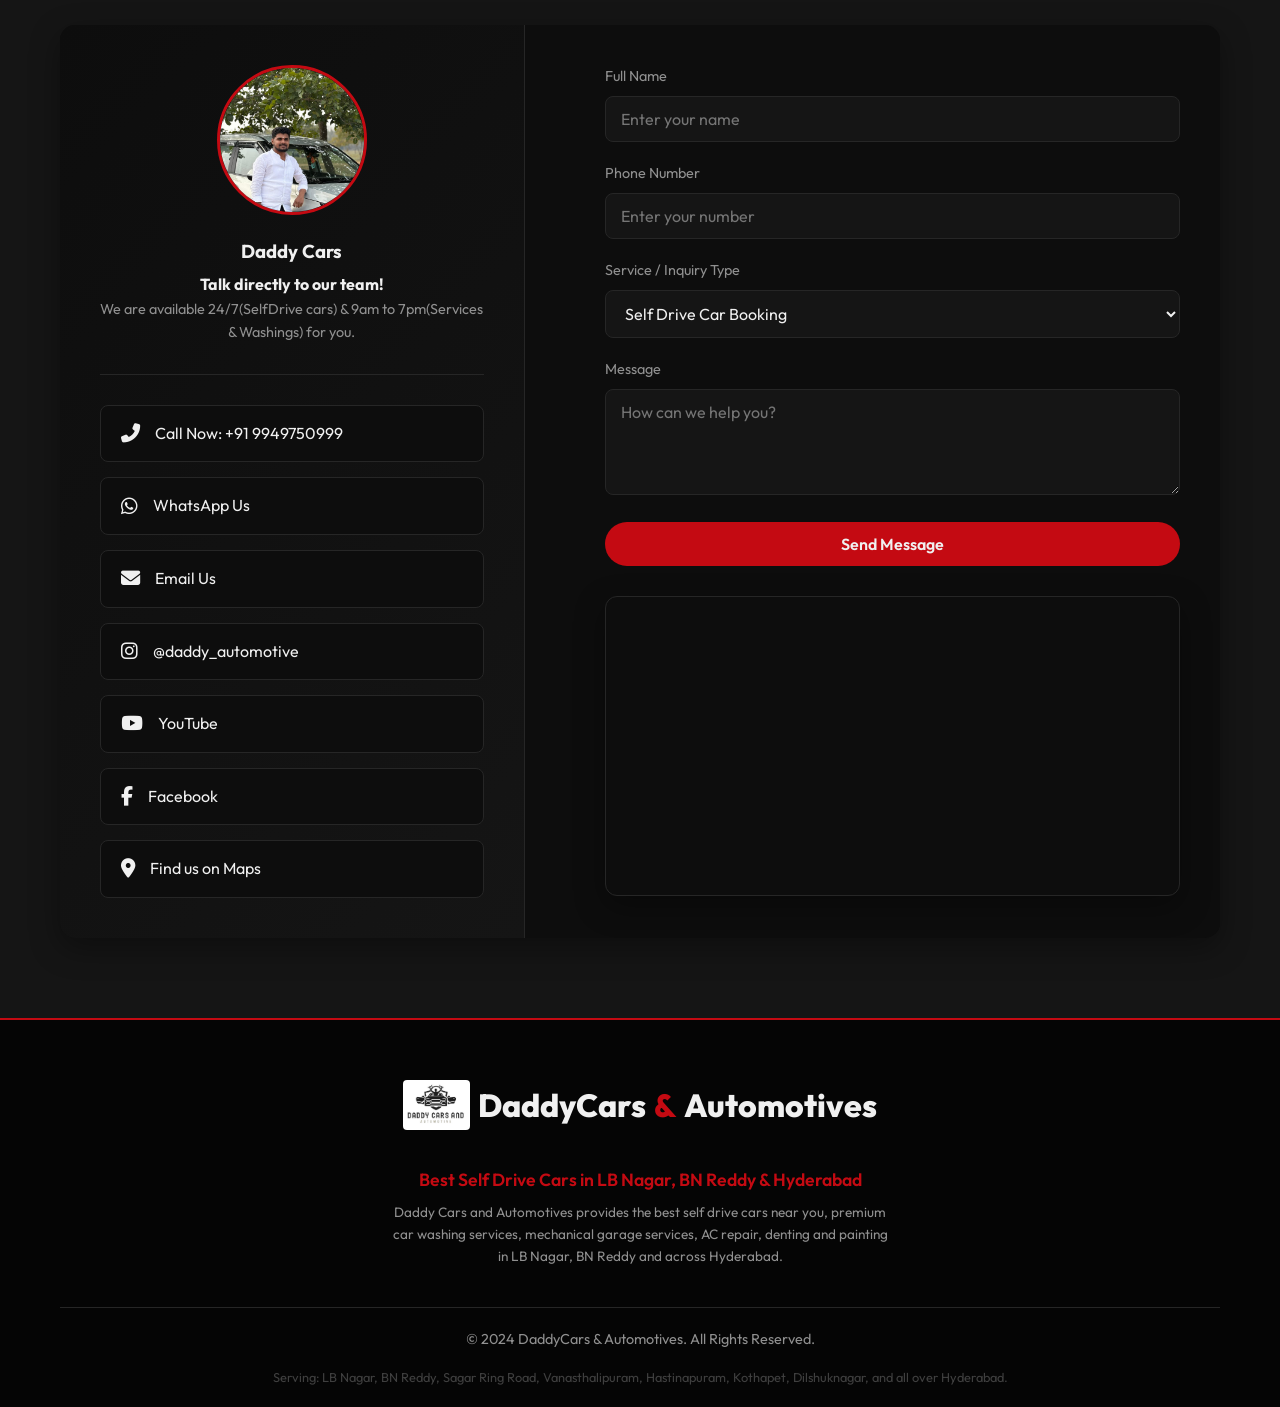
==== commit e13c8571: "small update" ====
--- a/self-drive-details.html
+++ b/self-drive-details.html
@@ -974,51 +974,36 @@
 
     <footer class="footer">
         <div class="container">
+            <div class="footer-top">
+                <div class="footer-brand">
+                    <a href="#home" class="logo">
+                        <img src="logos/daddycars-logo-lb-nagar.jpeg"
+                            alt="Daddy Cars and Automotives - Best Self Drive Cars in LB Nagar Hyderabad">
+                        DaddyCars<span class="highlight">&</span>Automotives
+                    </a>
+                    <!-- SEO Content Section - Visible for SEO and User Clarity -->
+                    <div class="footer-seo-content">
+                        <h2>Best Self Drive Cars in LB Nagar, BN Reddy & Hyderabad</h2>
+                        <p>
+                            Daddy Cars and Automotives provides the best self drive cars near you,
+                            premium car washing services, mechanical garage services, AC repair,
+                            denting and painting in LB Nagar, BN Reddy and across Hyderabad.
+                        </p>
+                    </div>
+                </div>
+            </div>
+
+            
             <div class="footer-bottom">
                 <p>&copy; 2024 DaddyCars & Automotives. All Rights Reserved.</p>
-                <div class="service-areas visually-hidden" style="margin-top: 10px; font-size: 0.75rem; color: #555; opacity: 0.5;">
-                    Self Drive Cars in LB Nagar | BN Reddy | Hyderabad | Daddy Cars and Automotives
+                <div class="service-areas" style="margin-top: 15px; font-size: 0.8rem; color: #666; opacity: 0.6;">
+                    Serving: LB Nagar, BN Reddy, Sagar Ring Road, Vanasthalipuram, Hastinapuram, Kothapet, Dilshuknagar,
+                    and all over Hyderabad.
                 </div>
             </div>
         </div>
     </footer>
-    <!-- SEO Content Section - Visible for SEO and User Clarity -->
-    <section class="seo-content">
-        <div class="container">
-            <h2>Best Self Drive Cars in LB Nagar, BN Reddy & Hyderabad</h2>
-            <p>
-                Daddy Cars and Automotives provides the best self drive cars near you,
-                premium car washing services, mechanical garage services, AC repair,
-                denting and painting in LB Nagar, BN Reddy and across Hyderabad.
-            </p>
-        </div>
-    </section>
-
-    <!-- Hidden SEO Keyword Section -->
-    <div class="visually-hidden">
-        <h2>Keywords for Daddy Cars and Automotives</h2>
-        <ul>
-            <li>Self Drive Cars near me</li>
-            <li>Car wash near me</li>
-            <li>daddy cars</li>
-            <li>daddycars</li>
-            <li>daddy self drive cars</li>
-            <li>daddy selfdrive cars</li>
-            <li>daddy cars and automotives</li>
-            <li>daddy car wash</li>
-            <li>Self Drive Cars in LB Nagar</li>
-            <li>Car Wash in LB Nagar</li>
-            <li>Self Drive Cars</li>
-            <li>Car washing centers</li>
-            <li>Car Mechanical garrage</li>
-            <li>AC service shop</li>
-            <li>Car Denting and Painting</li>
-            <li>self drive cars in BN Reddy</li>
-            <li>carwash</li>
-            <li>premium car washing centers</li>
-            <li>Mechanical Garrage</li>
-        </ul>
-    </div>
+
 
     <script src="script.js"></script>
 </body>
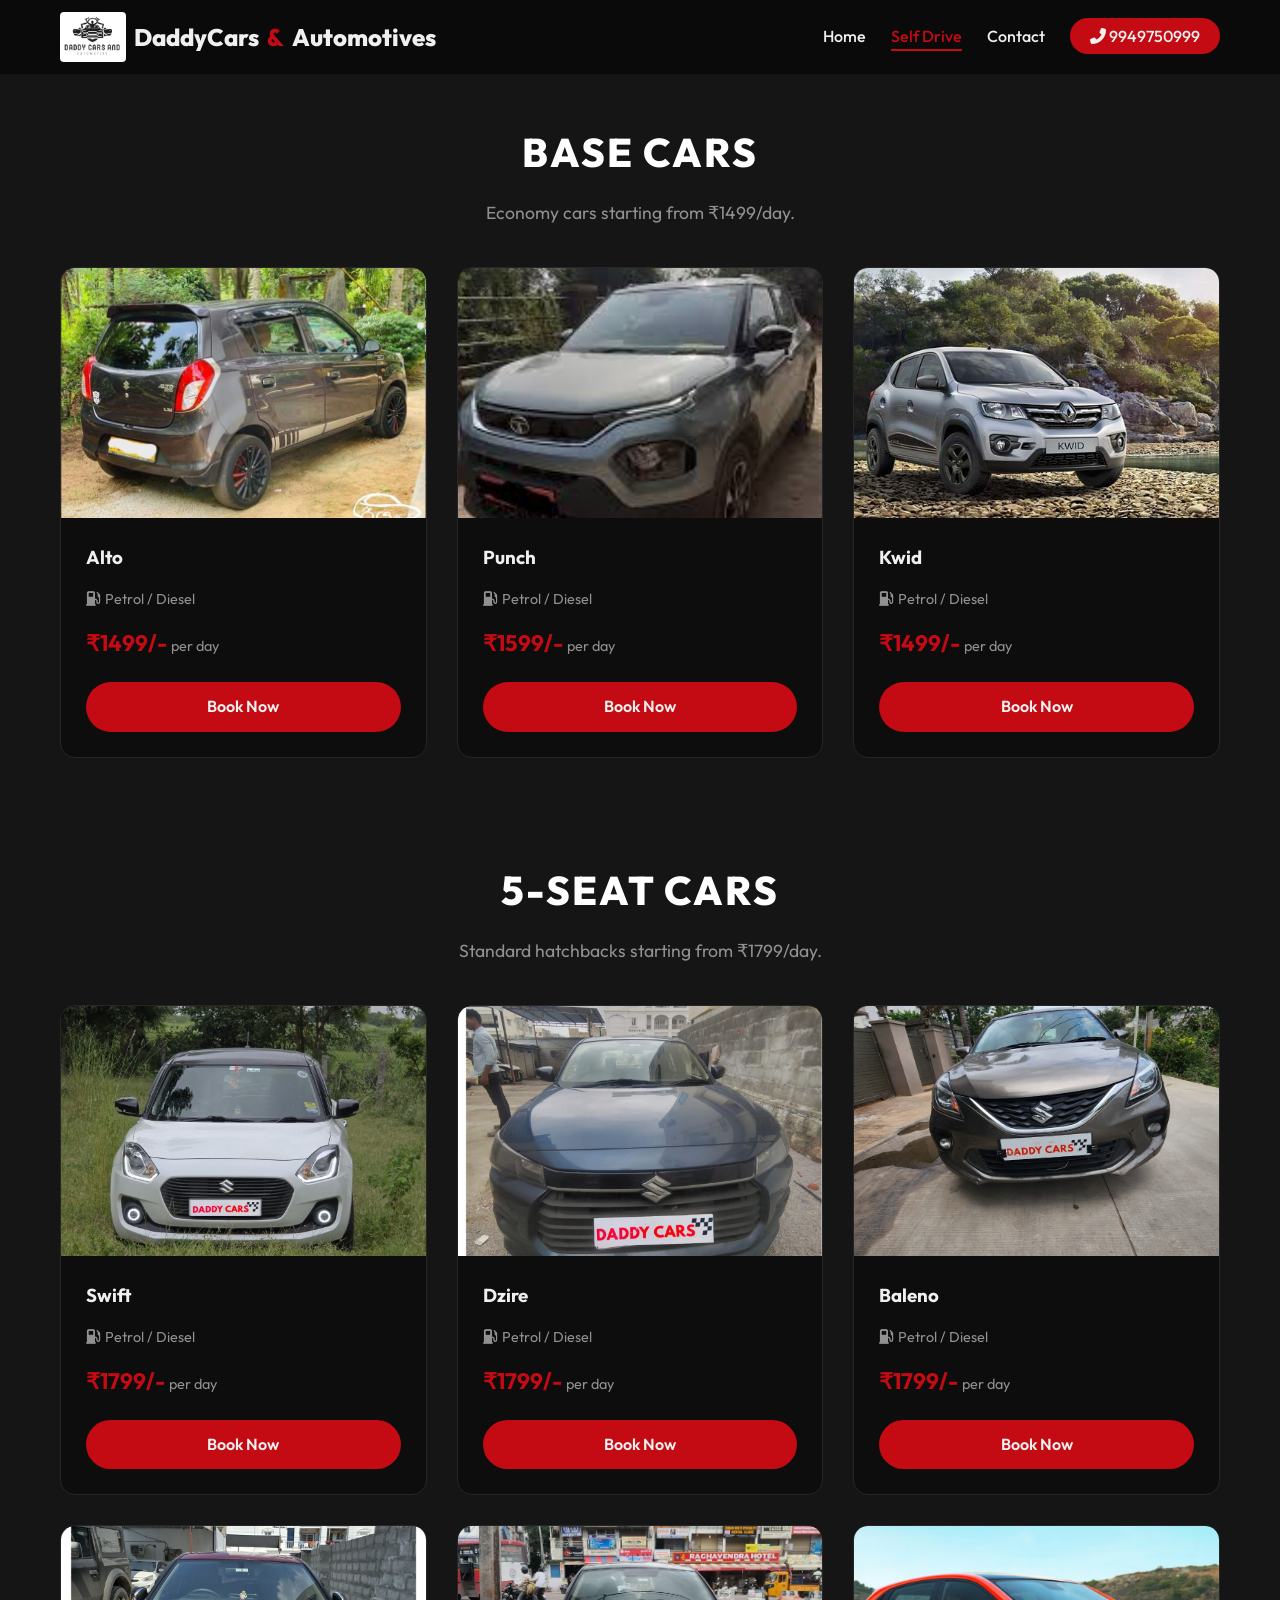
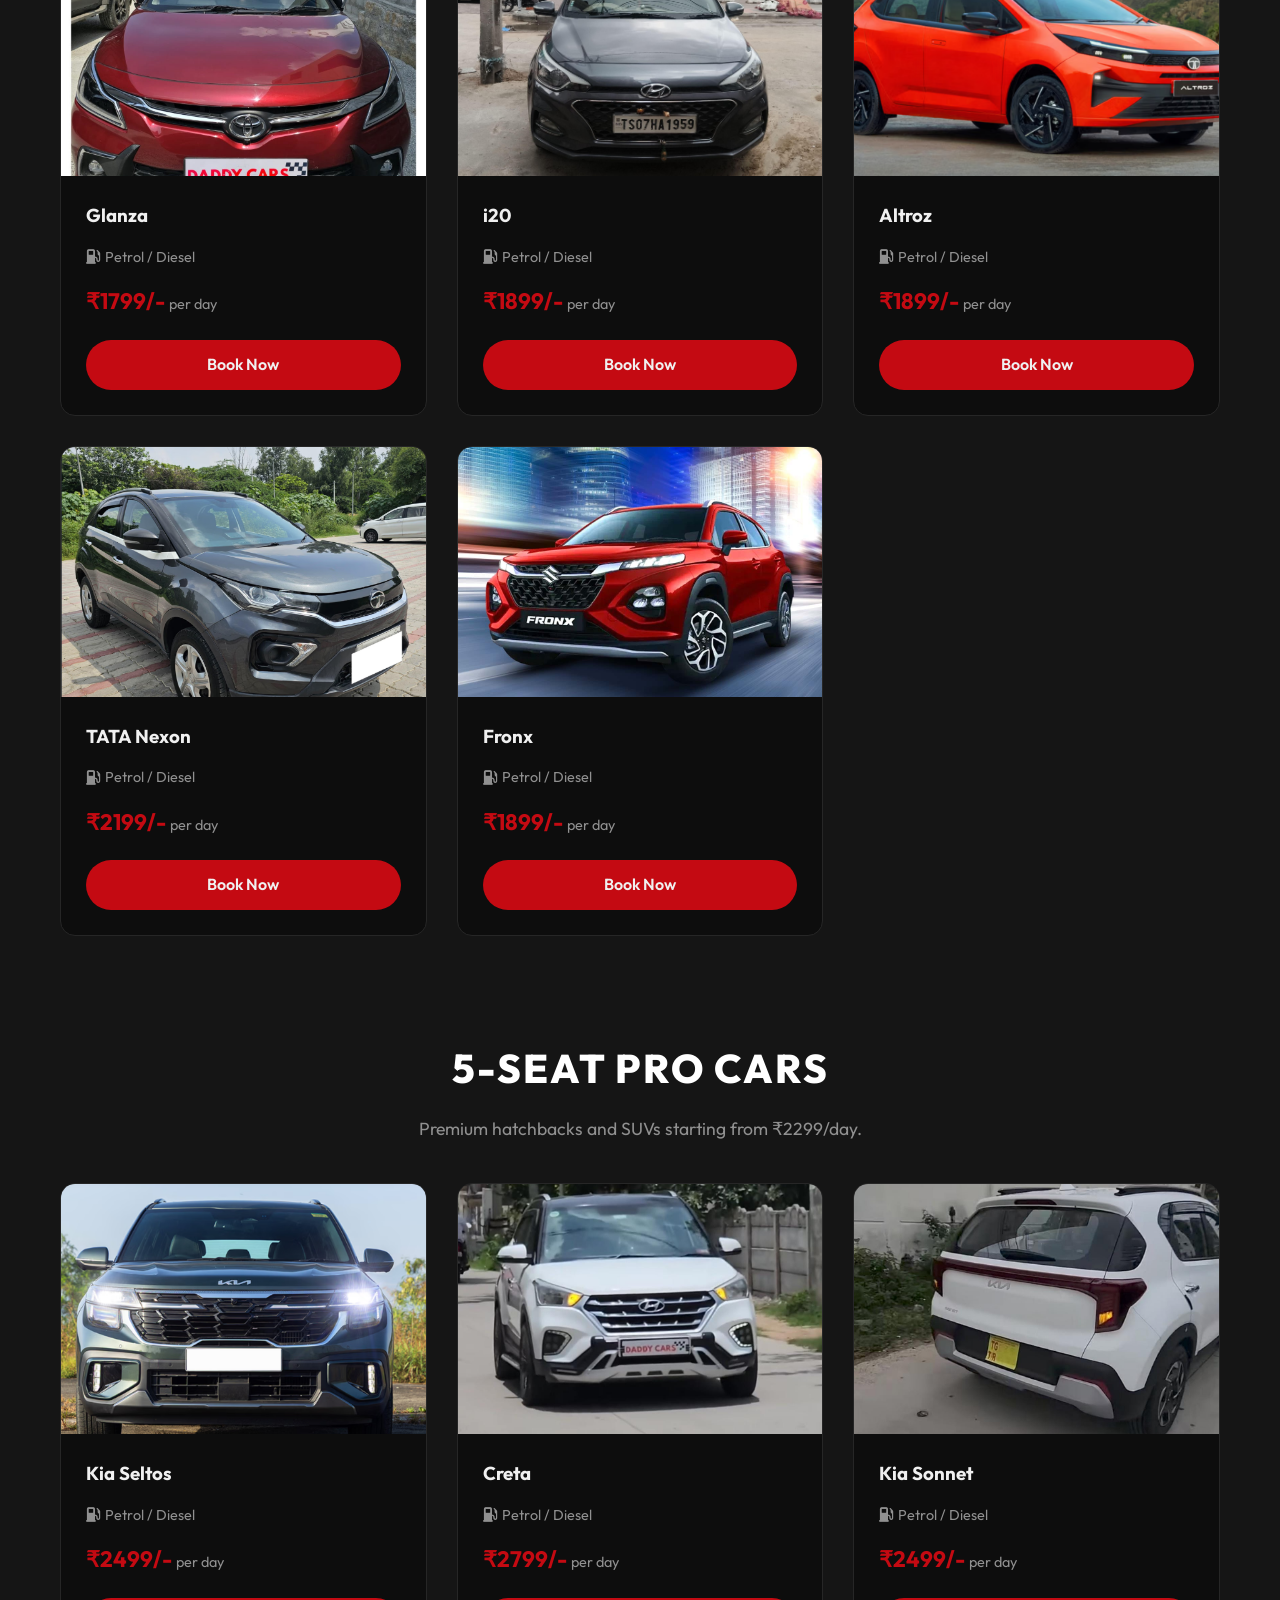
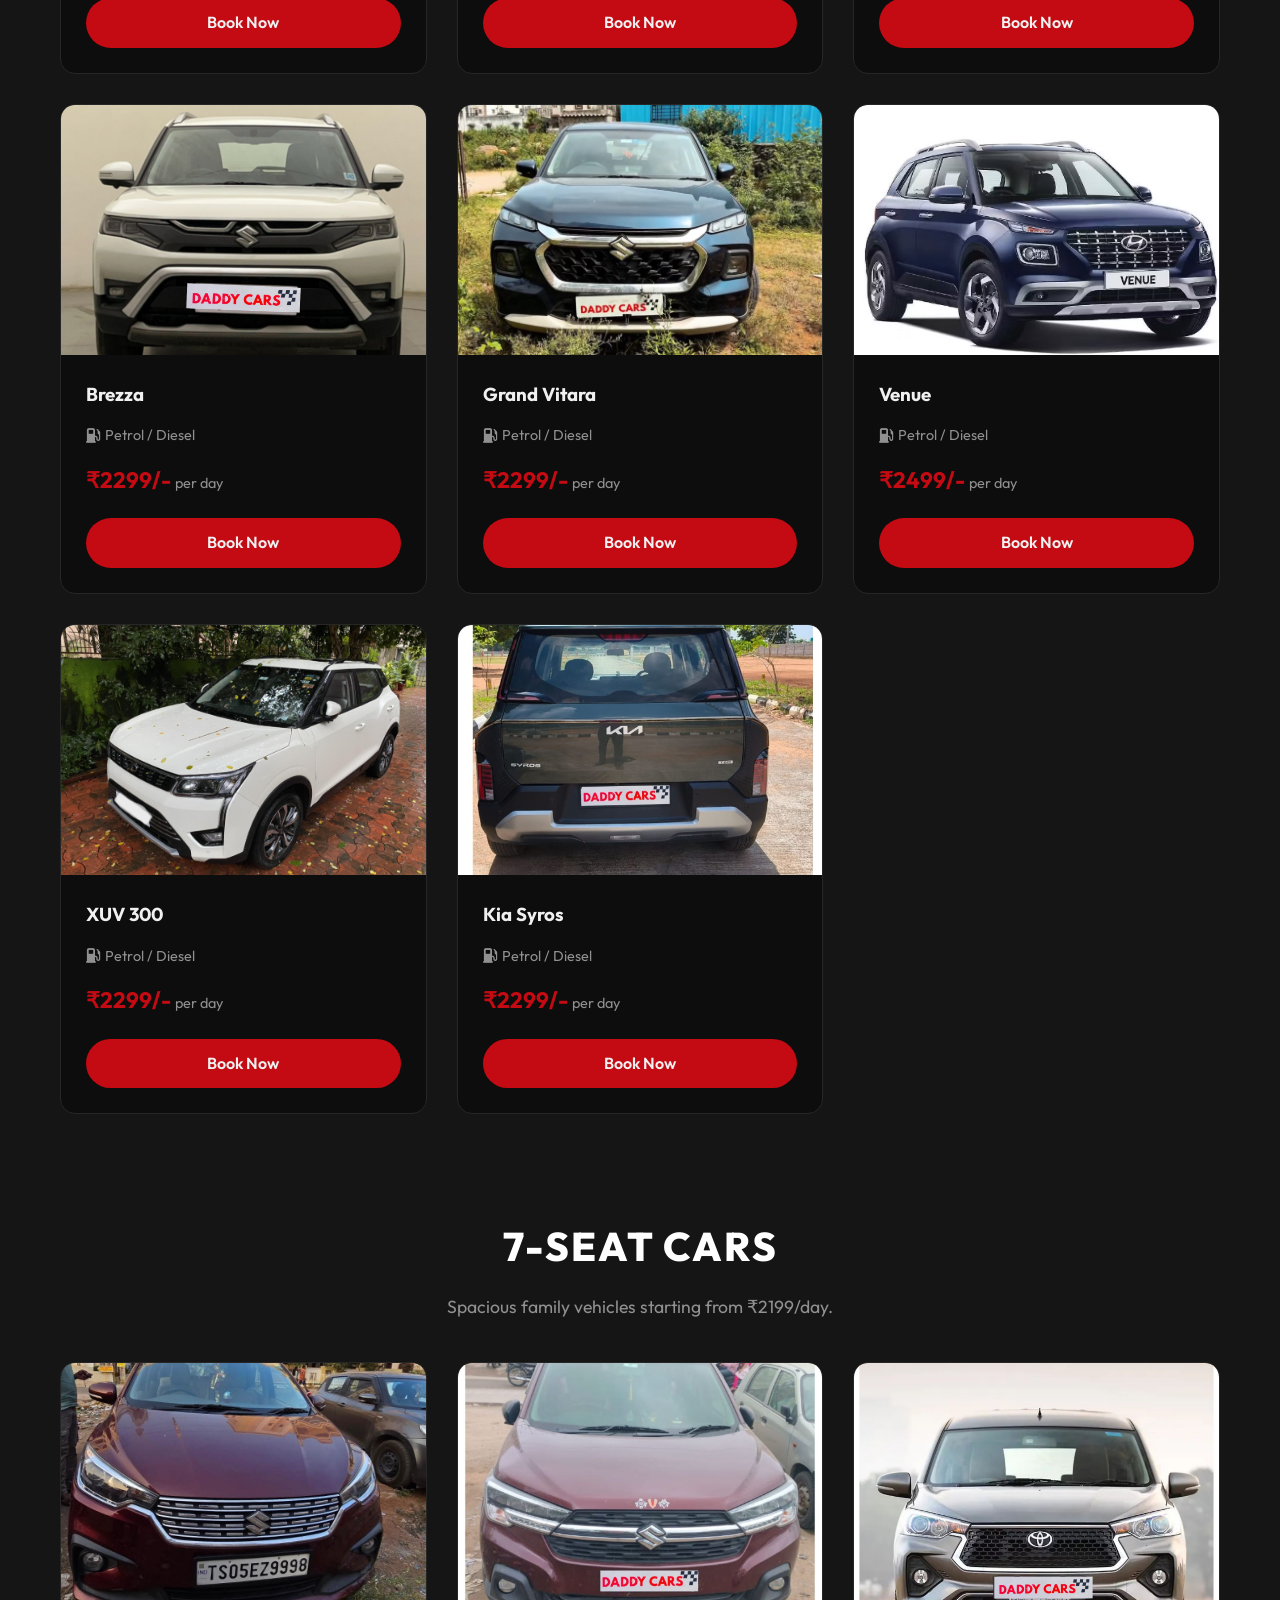
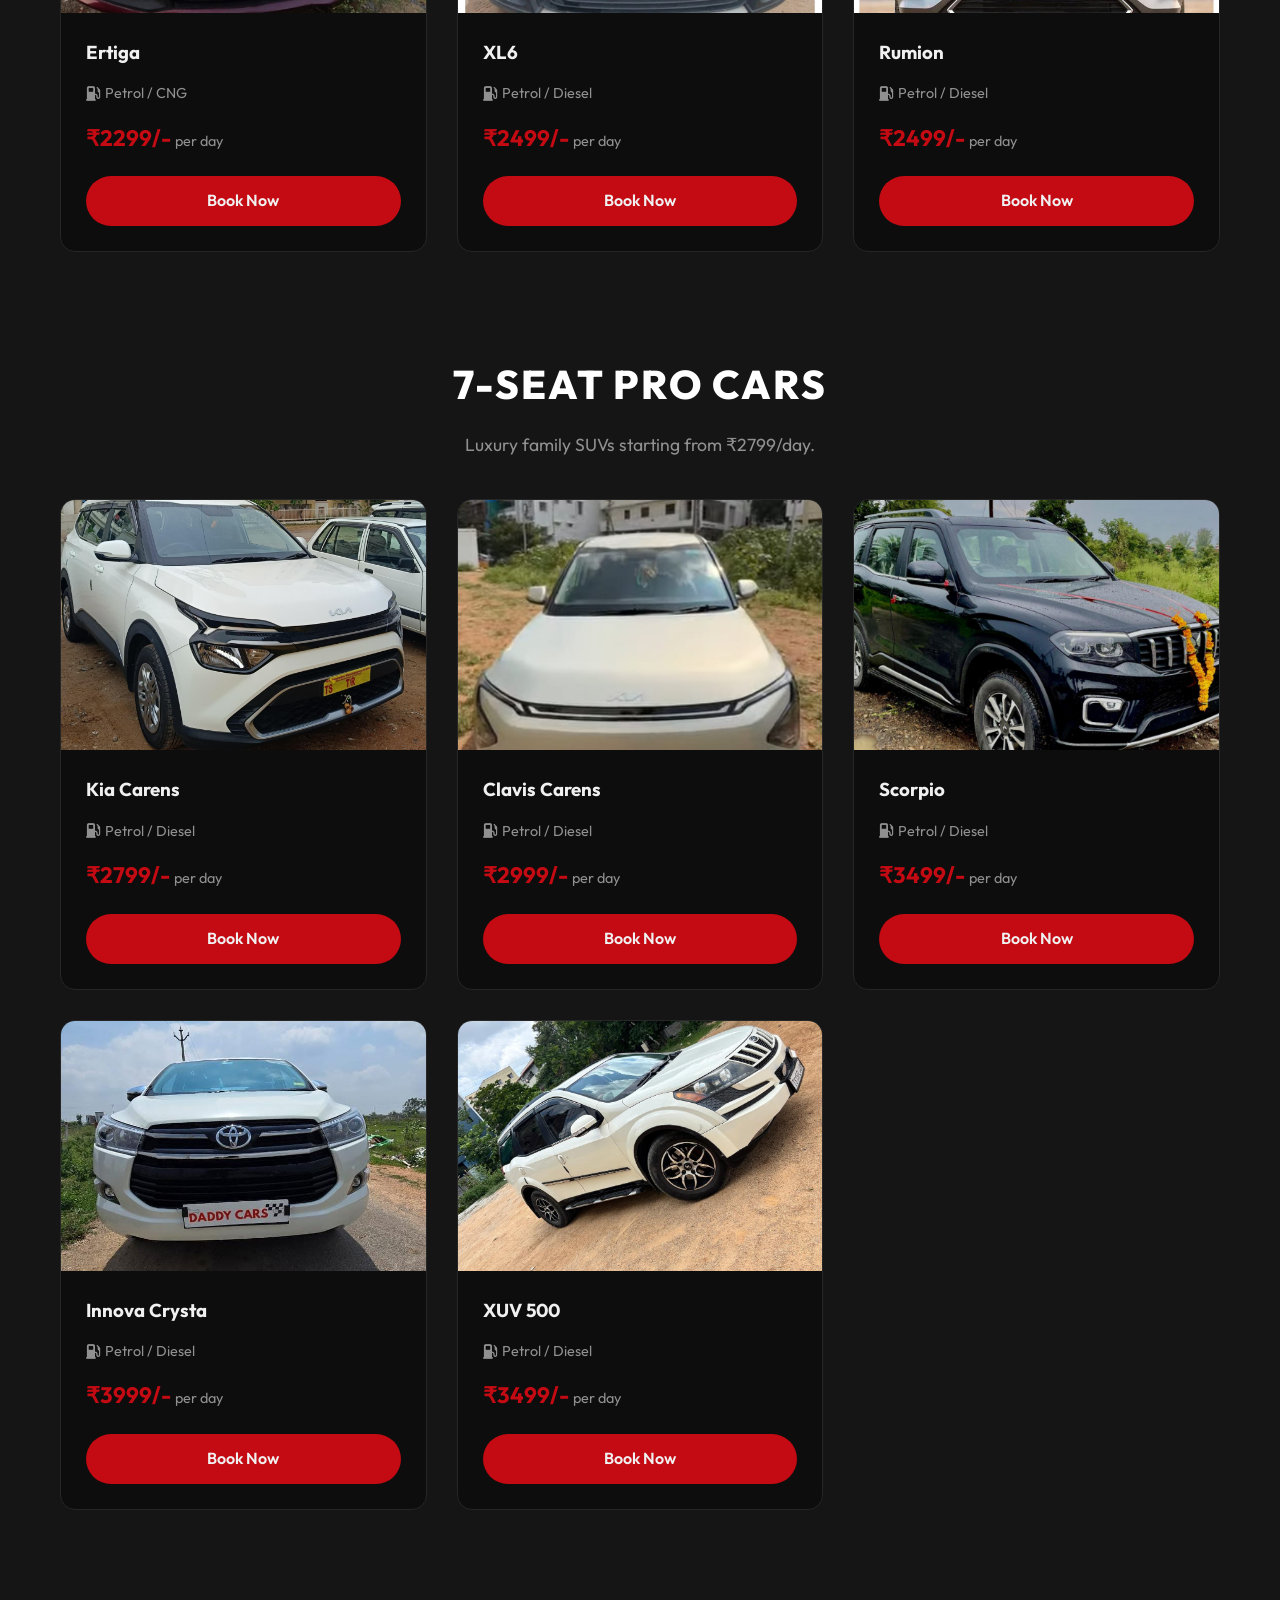
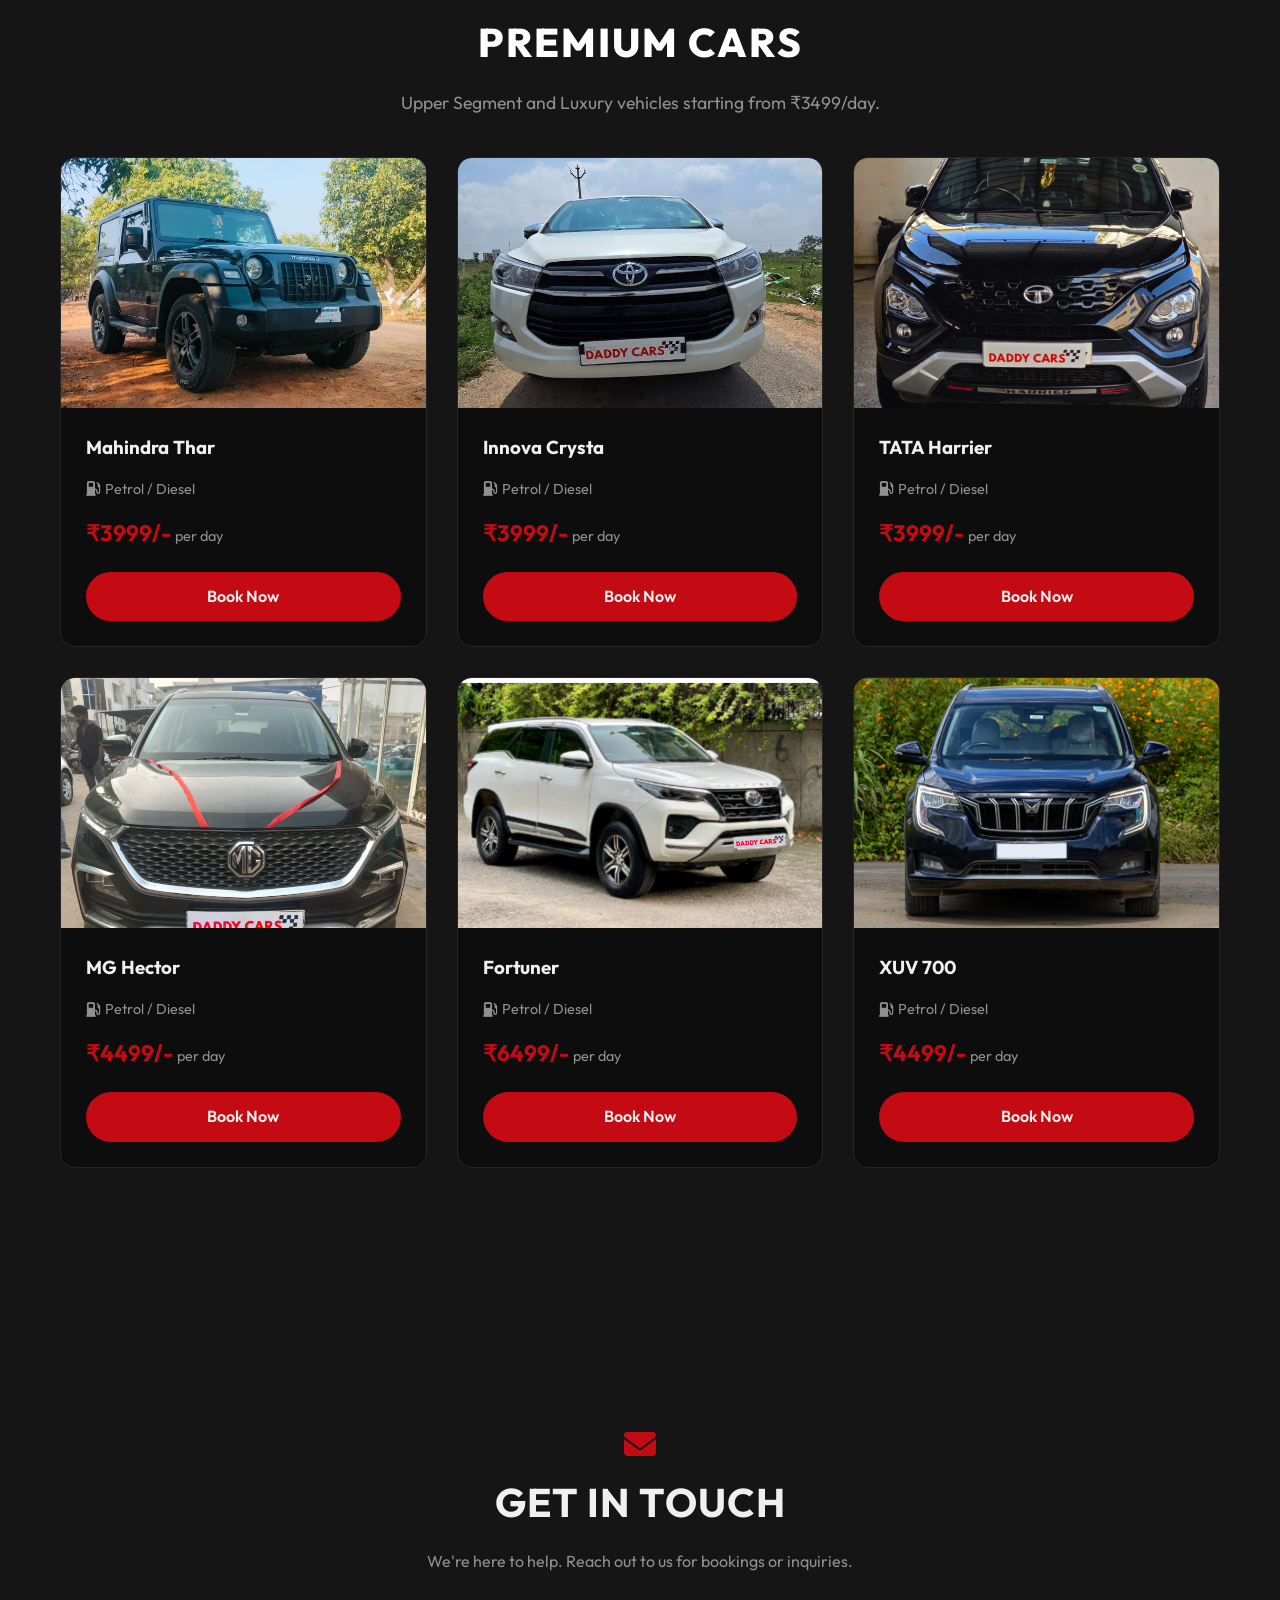
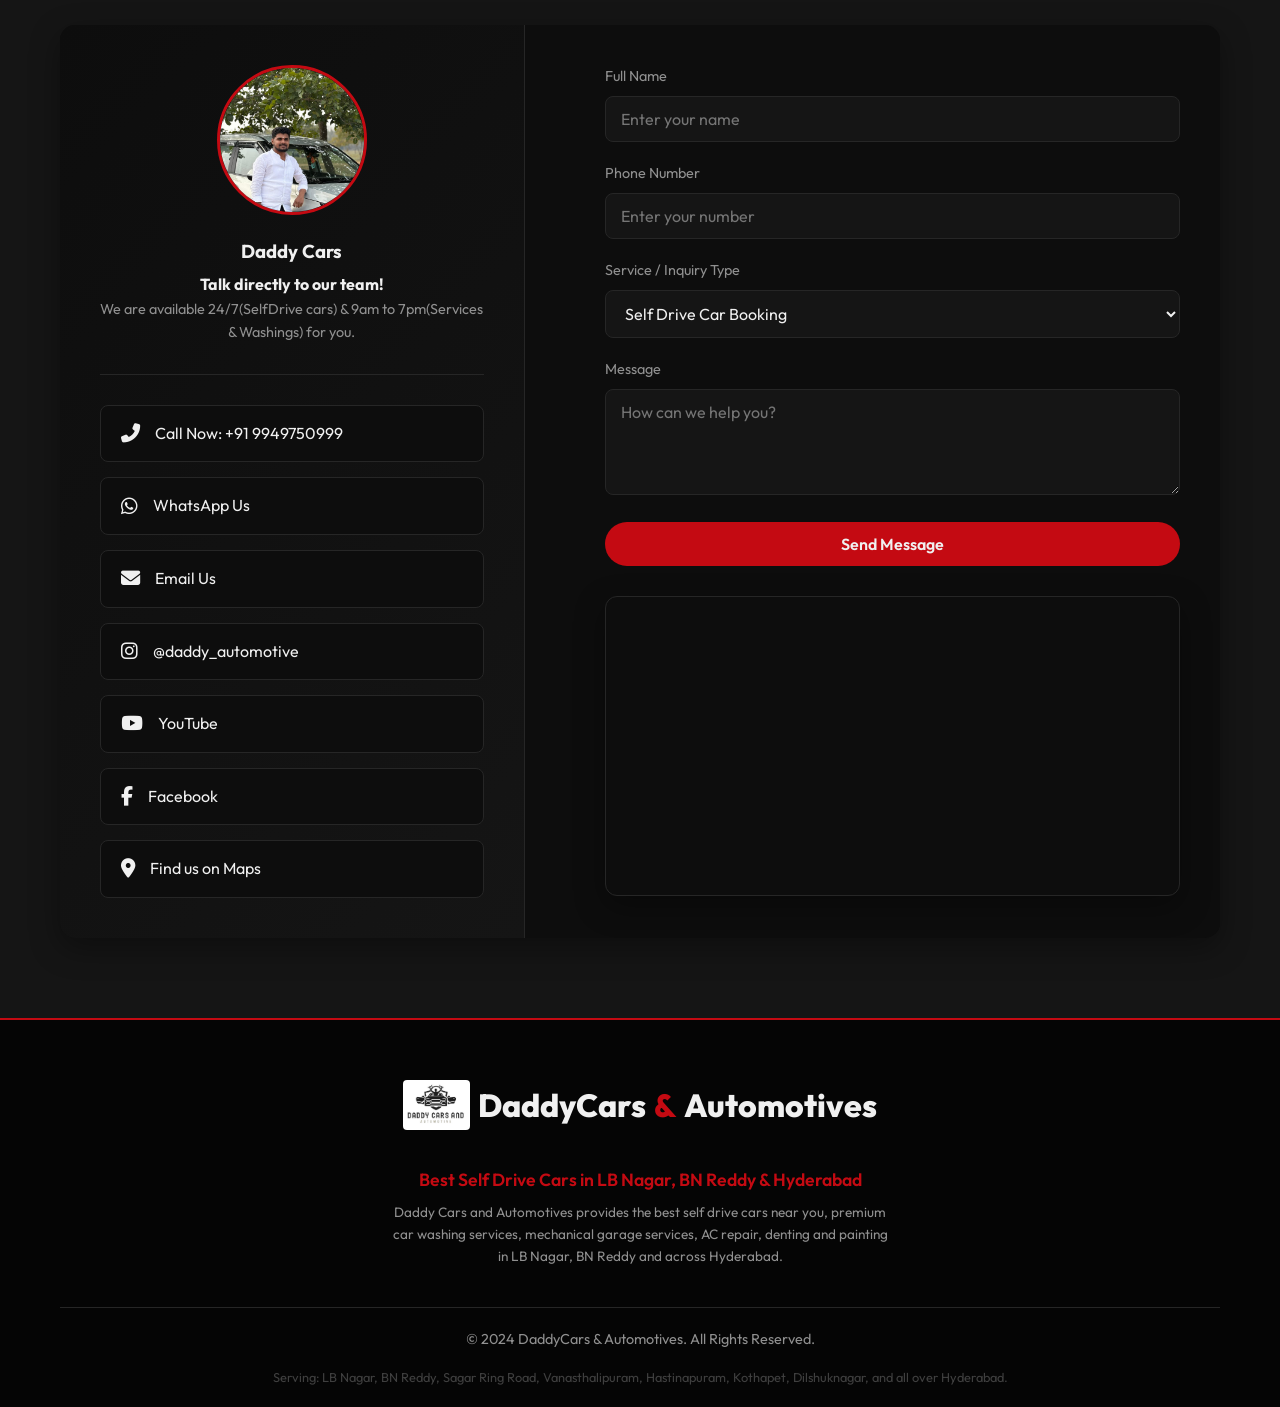
==== commit 9f87cff1: "Updated image" ====
--- a/self-drive-details.html
+++ b/self-drive-details.html
@@ -604,9 +604,9 @@
                     <div class="category-car-card">
                         <div class="car-slider-container">
                             <div class="car-slider">
-                                <img src="selfdrive/final_cars_images/cars_images/7-seat/XL6/xl6-premium-7-seat-lb-nagar-1.jpeg"
+                                <img src="selfdrive/final_cars_images/cars_images/7-seat/Xl6/xl6-premium-7-seat-lb-nagar-1.jpeg"
                                     alt="XL6 Premium 7-Seat Self Drive LB Nagar">
-                                <img src="selfdrive/final_cars_images/cars_images/7-seat/XL6/xl6-premium-7-seat-lb-nagar-2.jpeg"
+                                <img src="selfdrive/final_cars_images/cars_images/7-seat/Xl6/xl6-premium-7-seat-lb-nagar-2.jpeg"
                                     alt="XL6 Car rental Hyderabad">
                             </div>
                         </div>
